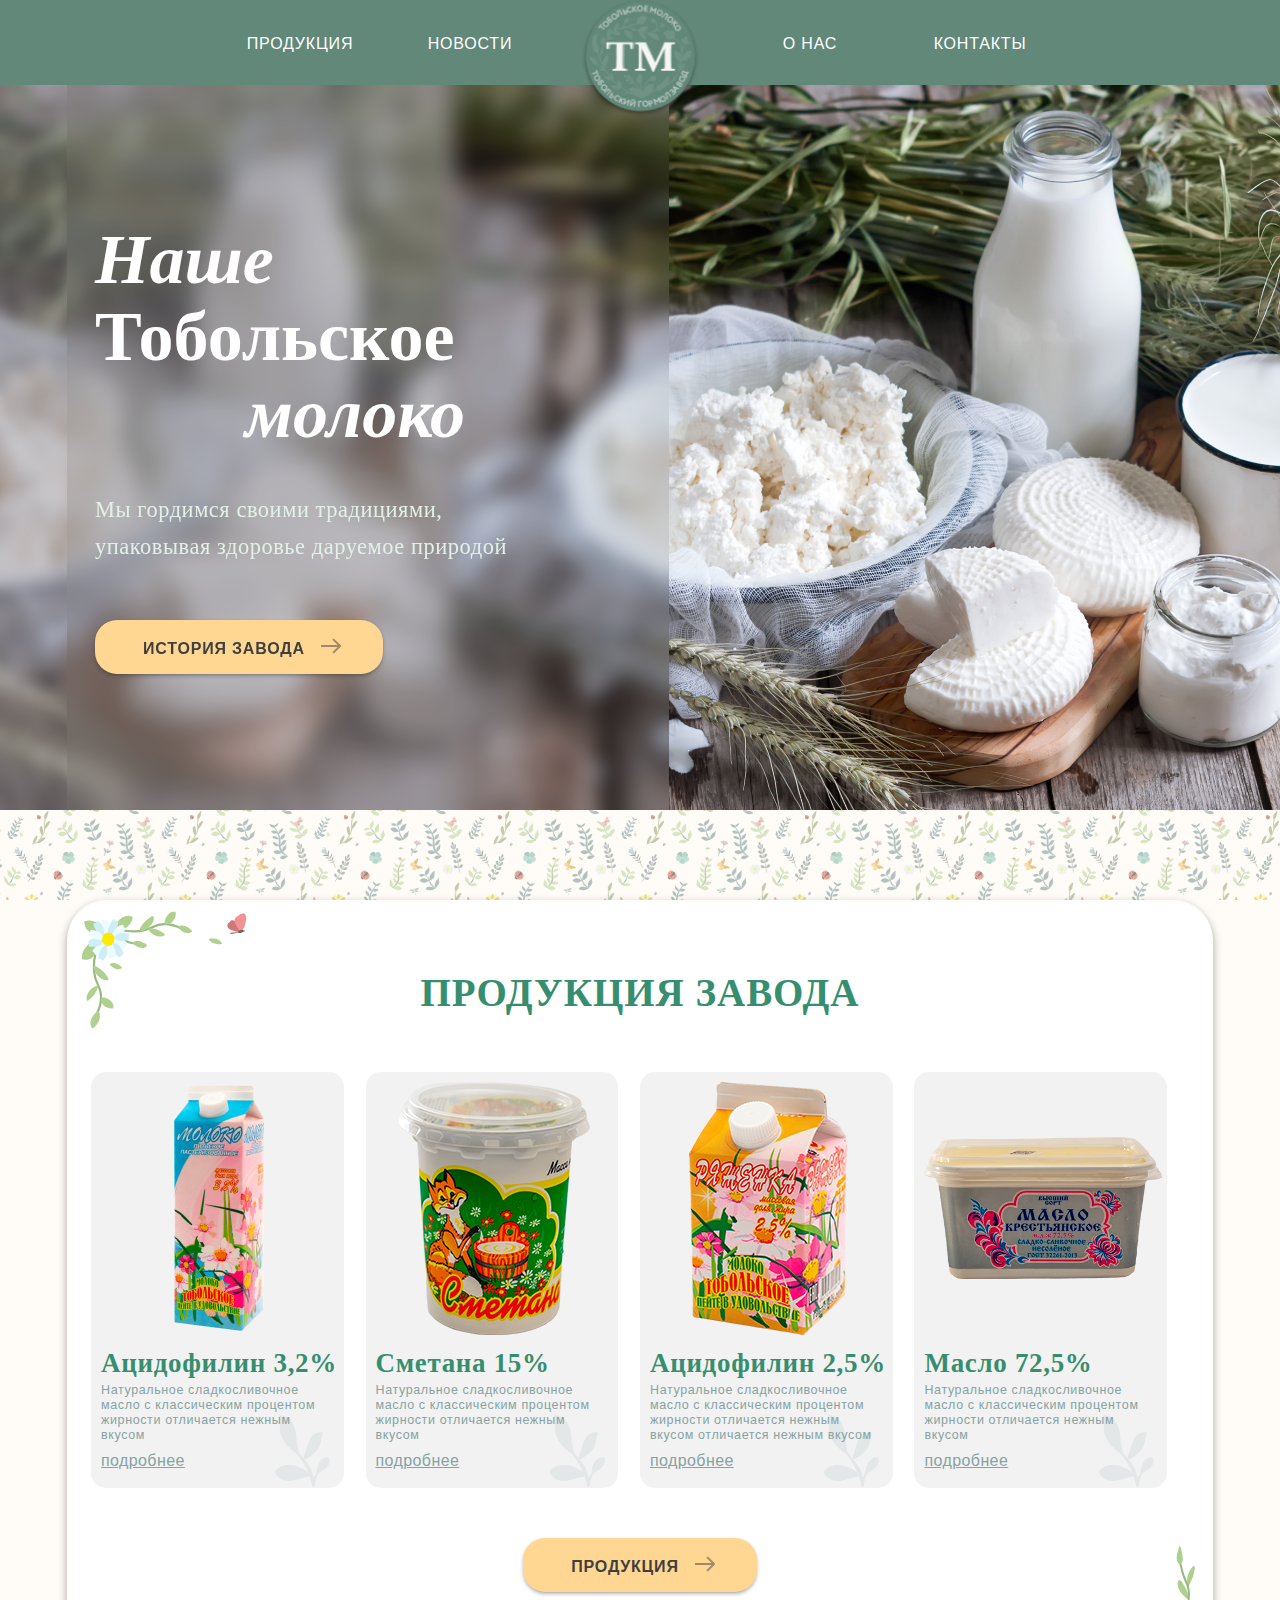
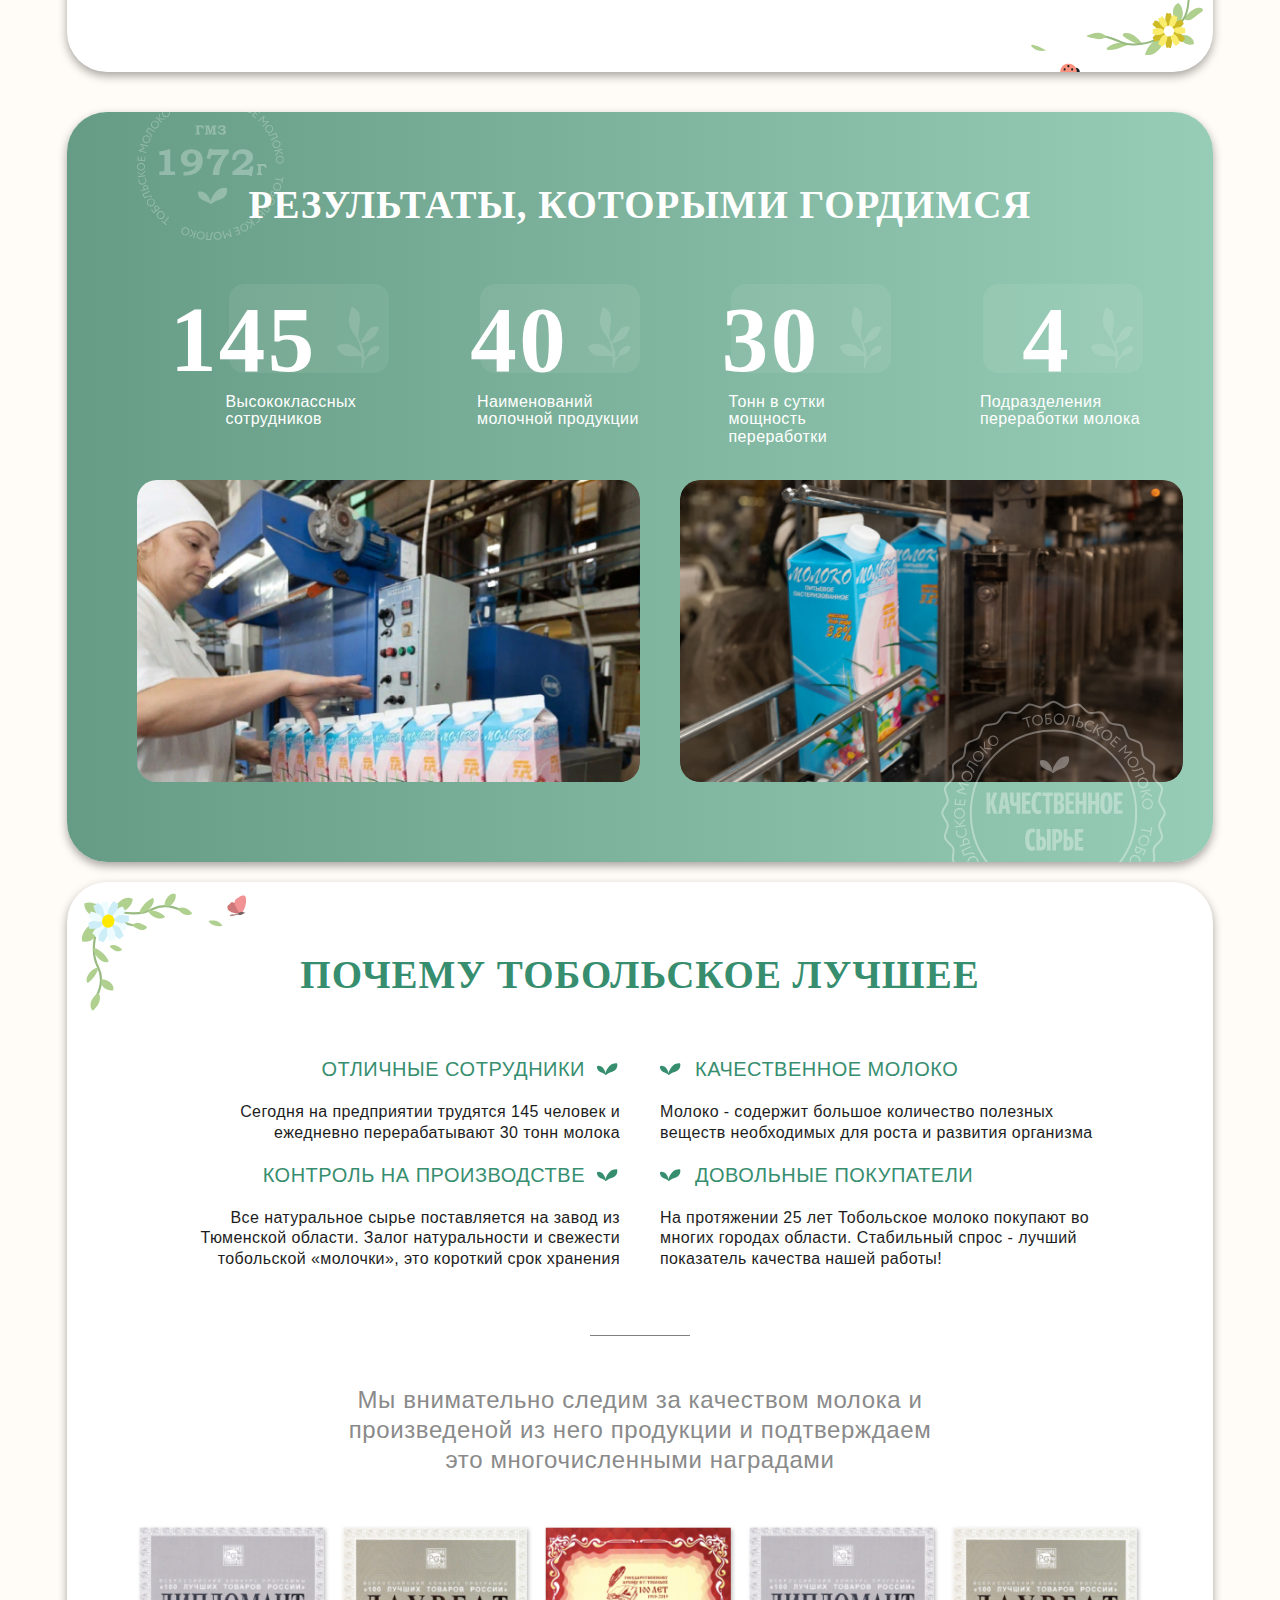
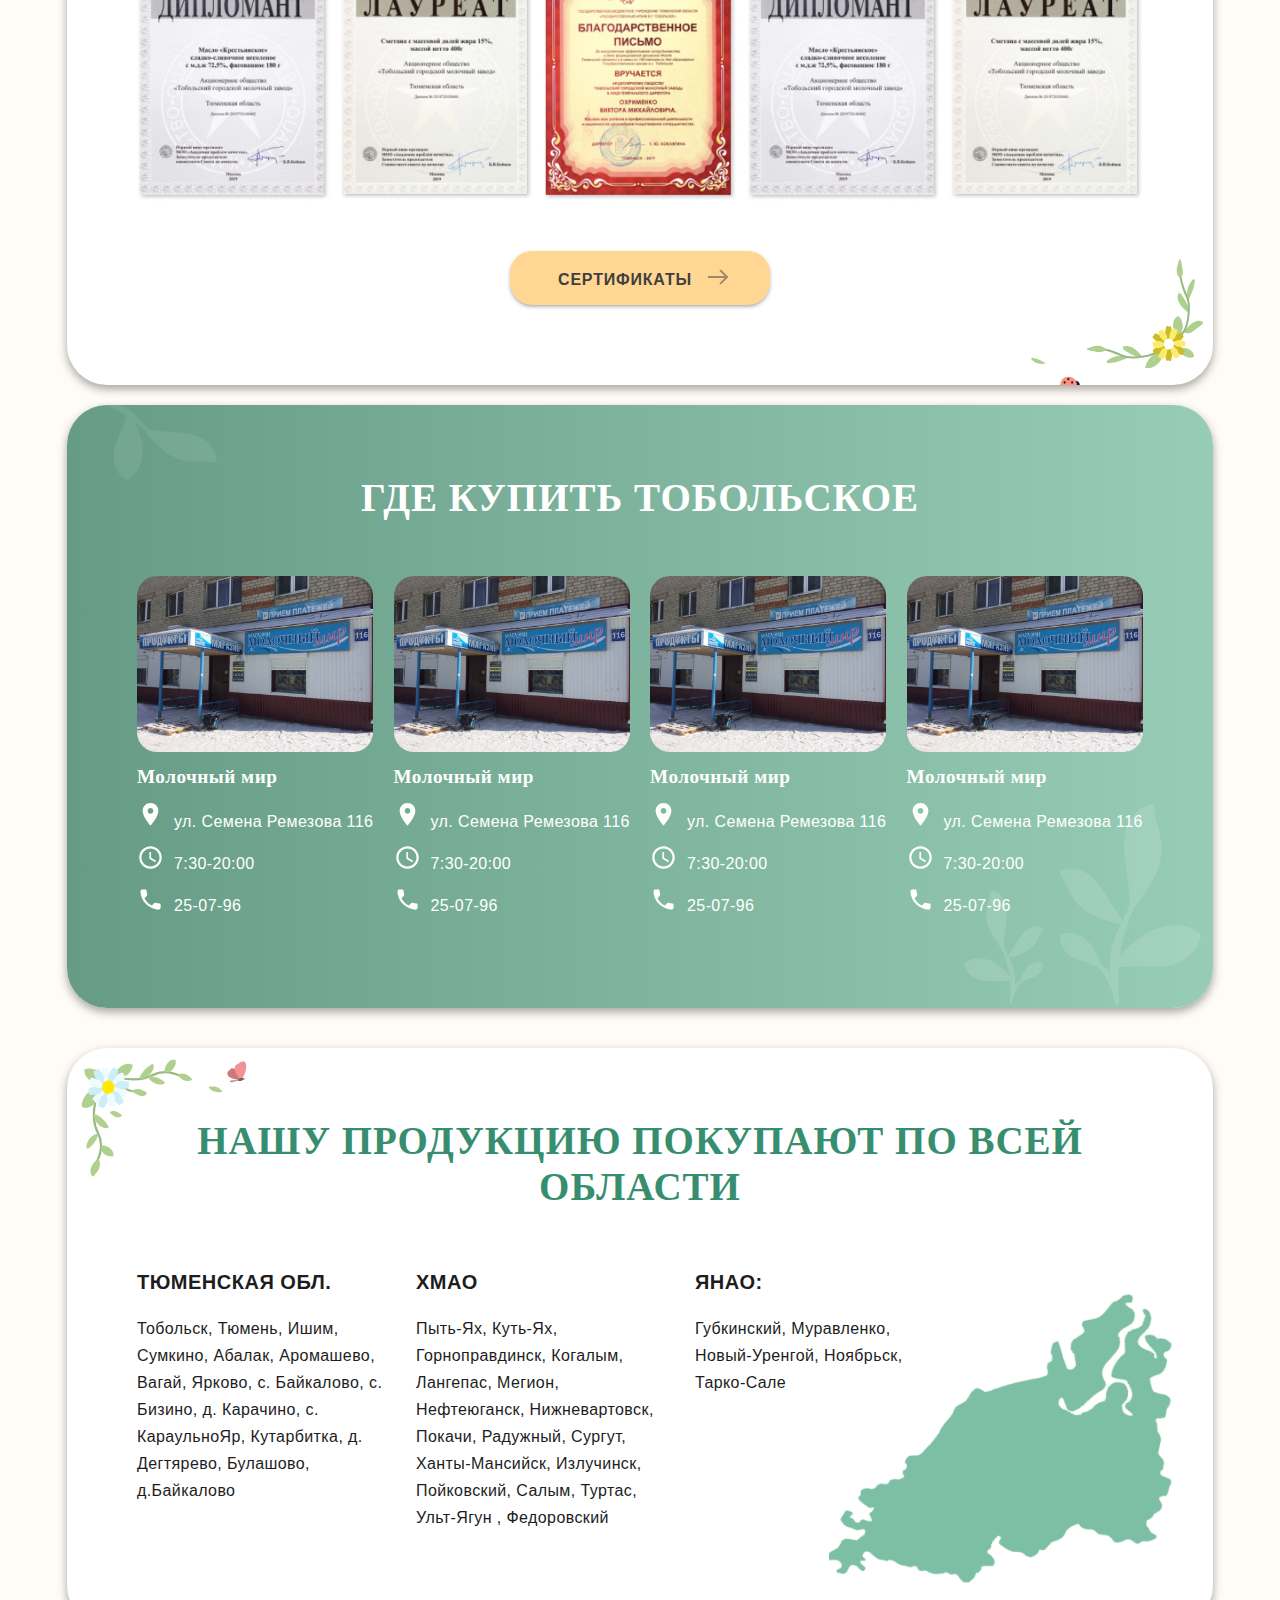
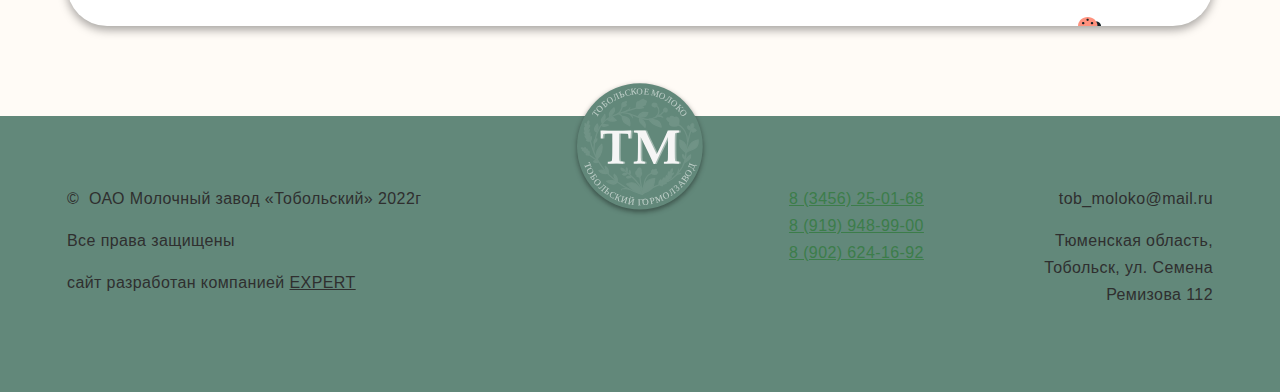
==== index.html @ 55786e94 "1.11.22-1.Правки для сафари. Ссылки подвала, фото преимуществ, отступы для преим, кнопки, цифры" ====
<!DOCTYPE html>
<html lang="en">

<head>
    <meta charset="UTF-8">
    <meta http-equiv="X-UA-Compatible" content="IE=edge">
    <meta name="viewport" content="width=device-width, initial-scale=1.0">
    <title>ГорМолокоЗавод</title>
    <link rel="stylesheet" href="/style/css/reset.css">
    <link rel="stylesheet" href="/style/css/fonts.css">
    <link rel="stylesheet" href="/style/css/swiper-bundle.min.css">
    <link rel="stylesheet" href="/style/css/style.css">
    <script defer src="js/swiper-bundle.min.js"></script>
    <script defer src="js/main.js"></script>
</head>

<body>
    <div class="main-container">
        <header>
            <!-- Верхнее меню -->
            <!-- Фиксация сверху, цвет фона + центрирование по вертикали-->
            <div class="top-header padding-block-header">
                <!-- центрирование по сторонам блока + границы сетки -->
                <div class="top-header-content container-rows">
                    <!-- Лого мобильное-->
                    <div class="top-header-content-logocont mobile-logo">
                        <a href="/index.html" class="top-header-content-logocont-logo"><img src="/img/logo3-wp.png"
                                alt="logo" width="100">
                        </a>
                    </div>

                    <!-- Лого -->
                    <div class="top-header-content-logocont">
                        <a href="/index.html" class="top-header-content-logocont-logo"><img src="/img/logo3-wp.png"
                                alt="logo" width="121">
                        </a>
                    </div>

                    <!-- Заголовок меню -->
                    <div class="top-header-content-title typ-top-header-content-title">
                        <p>Тобольское<br>молоко</p>
                    </div>

                    <!-- Меню -->
                    <div id="mainMenu" class="main-header-menu">
                        <label for="menu" class="main-header-menu-label"></label>
                        <input id="menu" type="checkbox" class="main-header-menu-input">
                        <!-- Меню десктоп под WP-->
                        <nav class="main-header-menu-wrp menu" id="#">
                            <ul class="menu-list">
                                <li class="menu-item">
                                    <a href="/page-products.html">Продукция</a>
                                </li>
                                <li class="menu-item">
                                    <a href="/news.html">Новости</a>
                                </li>
                                <li class="menu-item">
                                    <a href="/index.html">Главная</a>
                                </li>
                                <li class="menu-item">
                                    <a href="/aboutus.html">О нас</a>
                                    <span class="menu-arrow arrow"></span>
                                    <ul class="sub-menu">
                                        <li>
                                            <a href="#">История завода</a>
                                        </li>
                                        <li>
                                            <a href="#">Наши партнеры</a>
                                        </li>
                                        <li>
                                            <a href="#">Политика руководства</a>
                                        </li>
                                    </ul>
                                </li>
                                <li class="menu-item">
                                    <a href="/contacts.html">Контакты</a>
                                </li>
                            </ul>

                        </nav>
                        <!-- Меню END -->
                    </div>
                </div>
            </div>
            <!-- Обложка -->
            <section>

                <!-- цвет фона, высота + падинги сверху-снизу-->
                <div class="cover padding-block-cover swiper slider-cover">
            
                    <!-- Слайдер обложки -->
                    <div class="swiper-wrapper slider-cover-wrapper">
                        <!-- Слайды -->
                        <div class="swiper-slide slide-cover-width">
                            <img class="slider-cover-slide-1" src="/img/slider-cover/foto9.jpg" alt="">
                        </div>
                        <div class="swiper-slide slide-cover-width">
                            <img class="slider-cover-slide-2" src="/img/slider-cover/foto8.jpg" alt="">
                        </div>
                        <div class="swiper-slide slide-cover-width">
                            <img class="slider-cover-slide-3" src="/img/slider-cover/foto7.jpg" alt="">
                        </div>
                        <div class="swiper-slide slide-cover-width">
                            <img class="slider-cover-slide-4" src="/img/slider-cover/foto6.jpg" alt="">
                        </div>
                    </div>
            
                    <!-- Слайдер боковой-->
                    <div class="swiper slider-right v-slider-right">
                        <div class="swiper-wrapper slider-right-wrapper ">
                            <!-- Clide 1 -->
                            <div class="swiper-slide slide-right-width v-slider-right-img">
                                <img class="slider-right-slide-1" src="/img/slider-cover-right/milk-cover-slider-right.png" alt="">
                                <div class="v-slider-right-content">
                                    <div class="v-slider-right-content-row">
                                        <p>Калории</p>
                                        <p>62ккал</p>
                                    </div>
                                    <div class="v-slider-right-content-row">
                                        <p>Протеин</p>
                                        <p>3,2г</p>
                                    </div>
                                    <div class="v-slider-right-content-row">
                                        <p>Витамин D</p>
                                        <p>0,05мкг</p>
                                    </div>
                                    <div class="v-slider-right-content-row">
                                        <p>Кальций</p>
                                        <p>120мг</p>
                                    </div>
                                </div>
                                <div class="v-slider-right-nameproduct">Молоко</div>
                            </div>
                            <!-- Clide 2 -->
                            <div class="swiper-slide slide-right-width">
                                <img class="slider-right-slide-2  v-slider-right-img" src="/img/slider-cover-right/smetana-cover-slider-right.png" alt="">
                                <div class="v-slider-right-content">
                                    <div class="v-slider-right-content-row">
                                        <p>Калории</p>
                                        <p>162ккал</p>
                                    </div>
                                    <div class="v-slider-right-content-row">
                                        <p>Протеин</p>
                                        <p>2,5г</p>
                                    </div>
                                    <div class="v-slider-right-content-row">
                                        <p>Витамин D</p>
                                        <p>0,07мкг</p>
                                    </div>
                                    <div class="v-slider-right-content-row">
                                        <p>Кальций</p>
                                        <p>88мг</p>
                                    </div>
                                </div>
                                <div class="v-slider-right-nameproduct">Сметана</div>
                            </div>
                            <!-- Clide 3 -->
                            <div class="swiper-slide slide-right-width">
                                <img class="slider-right-slide-3  v-slider-right-img" src="/img/slider-cover-right/butter-cover-slider-right.png" alt="">
                                <div class="v-slider-right-content">
                                    <div class="v-slider-right-content-row">
                                        <p>Калории</p>
                                        <p>748ккал</p>
                                    </div>
                                    <div class="v-slider-right-content-row">
                                        <p>Протеин</p>
                                        <p>0,8г</p>
                                    </div>
                                    <div class="v-slider-right-content-row">
                                        <p>Витамин D</p>
                                        <p>1,3мкг</p>
                                    </div>
                                    <div class="v-slider-right-content-row">
                                        <p>Кальций</p>
                                        <p>24мг</p>
                                    </div>
                                </div>
                                <div class="v-slider-right-nameproduct">Масло</div>
                            </div>
            
                        </div>
                        <!-- Cтрелка управления -->
                        <button class="swiper-button-next v-slider-right-btn"></button>
                    </div> 
            
                    <!-- центрирование контента по высоте и ширине + границы сетки-->
                    <div class="cover-cont container-rows">
                        <div class="cover-cont-wrap">
                            <h1 class="h1 cover-cont-wrap-h1"><span>Наше</span><br> Тобольское<br><span>молоко</span>
                            </h1>
                            <p class="text-small cover-cont-wrap-p">Мы гордимся своими традициями,<br>упаковывая
                                здоровье даруемое природой</p>
                            <a href="<?php echo get_permalink(33); ?>" class="btn-cover">История завода</a>
                        </div>
                    </div>
                   
                </div>
            
                <!-- Обложка мобильной до 480 -->
                <div class="cover-mobile">
                    <!-- Обложка моб-->
                    <div class="cover-mobile-slides padding-block-cover swiper slider-cover-mobile">
            
                        <!-- Слайдер обложки мобильной-->
                        <div class="swiper-wrapper slider-cover-mobile-wrapper">
                            <!-- Слайды -->
                            <div class="swiper-slide slide-cover-mobile-width">
                                <img class="slider-cover-mobile-slide-1" src="/img/slider-cover/fotomobile4.jpg" alt="">
                            </div>
                            <div class="swiper-slide slide-cover-mobile-width">
                                <img class="slider-cover-mobile-slide-2" src="/img/slider-cover/fotomobile3.jpg" alt="">
                            </div>
                            <div class="swiper-slide slide-cover-mobile-width">
                                <img class="slider-cover-mobile-slide-3" src="/img/slider-cover/fotomobile2.jpg" alt="">
                            </div>
                            <div class="swiper-slide slide-cover-mobile-width">
                                <img class="slider-cover-mobile-slide-4" src="/img/slider-cover/fotomobile1.jpg" alt="">
                            </div>       
                        </div>
                    </div>
                    <!-- Плашка подаголовка -->
                    <div class="padding-block-text">
                        <div class="greenblock greenblock-cover-mobile container-rows">
                            <div class="cover-mobile-content">
                                <p>Мы гордимся своими традициями, упаковывая здоровье даруемое природой</p>
                            </div>
                        </div>
                    </div>
                </div> 
            
            </section>
        </header>

        <main>
            <!-- 1 блок W -->
            <section>
                <!-- цвет фона + падинги сверху-снизу -->
                <div class="padding-block-text">
                    <!-- стили контента + границы сетки -->
                    <div class="whiteblock whiteblock-products container-rows">
                        <h2>Продукция завода</h2>
                        <!-- колонки флексов -->
                        <div class="products">
                            <!-- ***********************1 ряд -->
                            <div class="products-cols">
                                <!-- 1 -->
                                <div class="products-cols-col">
                                    <div class="products-cols-col-img1">
                                        <img src="/img/milk-1-productcard.png" alt="#">
                                    </div>
                                    <div class="products-cols-col-grey1">
                                        <div class="products-cols-col-grey1-cont">
                                            <p class="text-name-card product-name-card">Ацидофилин 3,2%</p>
                                            <!-- <p class="text-value-card product-value-card">3.2%</p> -->
                                            <p class="text-text-card product-text-card">Натуральное сладкосливочное
                                                масло с классическим процентом жирности отличается нежным вкусом</p>
                                            <a href="/product.html"
                                                class="text-link-card product-link-card">подробнее</a>
                                        </div>
                                    </div>

                                </div>

                                <!-- 1 -->
                                <div class="products-cols-col">

                                    <div class="products-cols-col-img1">
                                        <img src="/img/milk-2-productcard.png" alt="#">
                                    </div>
                                    <div class="products-cols-col-grey1">
                                        <div class="products-cols-col-grey1-cont">
                                            <p class="text-name-card product-name-card">Сметана 15%</p>
                                            <!-- <p class="text-value-card product-value-card">32%</p> -->
                                            <p class="text-text-card product-text-card">Натуральное сладкосливочное
                                                масло с классическим процентом жирности отличается нежным вкусом</p>
                                            <a href="/product.html"
                                                class="text-link-card product-link-card">подробнее</a>
                                        </div>
                                    </div>
                                </div>

                                <!-- 1 -->
                                <div class="products-cols-col">

                                    <div class="products-cols-col-img1">
                                        <img src="/img/milk-3-productcard.png" alt="#">
                                    </div>
                                    <div class="products-cols-col-grey1">
                                        <div class="products-cols-col-grey1-cont">
                                            <p class="text-name-card product-name-card">Ацидофилин 2,5%</p>
                                            <!-- <p class="text-value-card product-value-card">32%</p> -->
                                            <p class="text-text-card product-text-card">Натуральное сладкосливочное
                                                масло с классическим процентом жирности отличается нежным вкусом
                                                отличается нежным вкусом</p>
                                            <a href="/product.html"
                                                class="text-link-card product-link-card">подробнее</a>
                                        </div>
                                    </div>
                                </div>

                                <!-- 1 -->
                                <div class="products-cols-col">

                                    <div class="products-cols-col-img1">
                                        <img src="/img/milk-4-productcard.png" alt="#">
                                    </div>
                                    <div class="products-cols-col-grey1">
                                        <div class="products-cols-col-grey1-cont">
                                            <p class="text-name-card product-name-card">Масло 72,5%</p>
                                            <!-- <p class="text-value-card product-value-card">32%</p> -->
                                            <p class="text-text-card product-text-card">Натуральное сладкосливочное
                                                масло с классическим процентом жирности отличается нежным вкусом</p>
                                            <a href="/product.html"
                                                class="text-link-card product-link-card">подробнее</a>
                                        </div>
                                    </div>
                                </div>

                            </div>

                            <div class="products-btn"><a href="/page.html" class="btn-page">Продукция</a></div>
                        </div>
                    </div>
                </div>
            </section>

            <!-- 2 блок Z -->
            <section>
                <div class="padding-block-text">
                    <div class="greenblock greenblock-progressimg container-rows">
                        <div class="greenblock-progressimg-img1"></div>
                        <div class="greenblock-progressimg-img2"></div>

                        <h2 class="typ-h2-greenblock">Результаты, которыми гордимся</h2>

                        <div class="progress">
                            <div class="progress-numbers">

                                <div class="progress-numbers-item">
                                    <p class="typ-numbers-statistic progress-numbers-item-statistic">145</p>
                                    <div class="progress-numbers-item-bg">
                                        <div class="progress-numbers-item-bg-img"></div>
                                    </div>
                                    <p class="typ-numbers-description progress-numbers-item-description">Высококлассных
                                        сотрудников</p>
                                </div>

                                <div class="progress-numbers-item">
                                    <p class="typ-numbers-statistic progress-numbers-item-statistic">40</p>
                                    <div class="progress-numbers-item-bg">
                                        <div class="progress-numbers-item-bg-img"></div>
                                    </div>
                                    <p class="typ-numbers-description progress-numbers-item-description">Наименований
                                        молочной продукции</p>
                                </div>

                                <div class="progress-numbers-item">
                                    <p class="typ-numbers-statistic progress-numbers-item-statistic">30</p>
                                    <div class="progress-numbers-item-bg">
                                        <div class="progress-numbers-item-bg-img"></div>
                                    </div>
                                    <p class="typ-numbers-description progress-numbers-item-description">Тонн в сутки
                                        мощность переработки</p>
                                </div>

                                <div class="progress-numbers-item">
                                    <p class="typ-numbers-statistic progress-numbers-item-statistic">4</p>
                                    <div class="progress-numbers-item-bg">
                                        <div class="progress-numbers-item-bg-img"></div>
                                    </div>
                                    <p class="typ-numbers-description progress-numbers-item-description">Подразделения
                                        переработки молока</p>
                                </div>

                            </div>

                            <div class="progress-photo">
                                <img class="progress-photo-img" src="/img/rezults1.jpg" alt="">
                                <img class="progress-photo-img" src="/img/rezults2.jpg" alt="">
                            </div>
                        </div>
                    </div>
                </div>
            </section>
            

            <!-- 3 блок W -->
            <section>
                <div class="bpadding-block-text">
                    <div class="whiteblock container-rows">
                        <h2>Почему Тобольское лучшее</h2>
                        <div class="benefits">
                            <!-- Преимущества -->
                            <div class="benefits-cols">
                                <!-- 1 -->
                                <div class="benefits-cols-leftcol">
                                    <div class="benefits-cols-leftcol-row">
                                        <p class="typ-benefits-title benefits-cols-leftcol-row-title">Отличные
                                            сотрудники</p>
                                        <p class="typ-benefits-description">Сегодня на предприятии трудятся 145 человек
                                            и ежедневно перерабатывают 30 тонн молока </p>
                                    </div>
                                    <div class="benefits-cols-leftcol-row">
                                        <p class="typ-benefits-title benefits-cols-leftcol-row-title">Контроль на
                                            производстве</p>
                                        <p class="typ-benefits-description">Все натуральное сырье поставляется на завод
                                            из Тюменской области. Залог натуральности и свежести тобольской «молочки»,
                                            это короткий срок хранения </p>
                                    </div>
                                </div>
                                <!-- 2 -->
                                <div class="benefits-cols-rightcol">
                                    <div class="benefits-cols-rightcol-row">
                                        <p class="typ-benefits-title benefits-cols-rightcol-row-title">Качественное
                                            молоко</p>
                                        <p class="typ-benefits-description">Молоко - содержит большое количество
                                            полезных веществ необходимых для роста и развития организма</p>
                                    </div>
                                    <div class="benefits-cols-rightcol-row">
                                        <p class="typ-benefits-title benefits-cols-rightcol-row-title">Довольные
                                            покупатели</p>
                                        <p class="typ-benefits-description">На протяжении 25 лет Тобольское молоко
                                            покупают во многих городах области. Стабильный спрос - лучший показатель
                                            качества нашей работы!</p>
                                    </div>
                                </div>
                            </div>
                            <!-- Цитата -->
                            <div class="benefits-quote">
                                <p class="typ-benefits-quote">Мы внимательно следим за качеством молока и произведеной
                                    из него продукции и подтверждаем это многочисленными наградами</p>
                            </div>
                            <!-- Сертификаты -->
                            <div class="benefits-docs">
                                <img src="/img/certificate1.jpg" alt="">
                                <img src="/img/certificate2.jpg" alt="">
                                <img src="/img/certificate3.jpg" alt="">
                                <img src="/img/certificate1.jpg" alt="">
                                <img src="/img/certificate2.jpg" alt="">
                            </div>

                            <a href="/page.html" class="btn-page">Сертификаты</a>
                        </div>
                    </div>
                </div>
            </section>

            <!-- 4 блок Z -->
            <section>
                <div class="padding-block-text">
                    <div class="greenblock greenblock-shopsimg container-rows">
                        <div class="greenblock-shopsimg-img1"></div>
                        <div class="greenblock-shopsimg-img2"></div>

                        <h2 class="typ-h2-greenblock">Где купить Тобольское</h2>
                        <div class="shops">
                            <!-- 1 -->
                            <div class="shops-item">
                                <img src="/img/shop1.jpg" alt="">
                                <p class="typ-shops-title">Молочный мир</p>
                                <p class=" typ-shops-information shops-item-information"><span><img
                                            src="/img/location-on.svg" alt=""></span>ул. Семена Ремезова 116</p>
                                <p class=" typ-shops-information shops-item-information"><span><img
                                            src="/img/access-time.svg" alt=""></span>7:30-20:00</p>
                                <p class=" typ-shops-information shops-item-information"><span><img src="/img/phone.svg"
                                            alt=""></span>25-07-96</p>
                            </div>
                            <!-- 2 -->
                            <div class="shops-item">
                                <img src="/img/shop1.jpg" alt="">
                                <p class="typ-shops-title">Молочный мир</p>
                                <p class=" typ-shops-information shops-item-information"><span><img
                                            src="/img/location-on.svg" alt=""></span>ул. Семена Ремезова 116</p>
                                <p class=" typ-shops-information shops-item-information"><span><img
                                            src="/img/access-time.svg" alt=""></span>7:30-20:00</p>
                                <p class=" typ-shops-information shops-item-information"><span><img src="/img/phone.svg"
                                            alt=""></span>25-07-96</p>
                            </div>
                            <!-- 3 -->
                            <div class="shops-item">
                                <img src="/img/shop1.jpg" alt="">
                                <p class="typ-shops-title">Молочный мир</p>
                                <p class=" typ-shops-information shops-item-information"><span><img
                                            src="/img/location-on.svg" alt=""></span>ул. Семена Ремезова 116</p>
                                <p class=" typ-shops-information shops-item-information"><span><img
                                            src="/img/access-time.svg" alt=""></span>7:30-20:00</p>
                                <p class=" typ-shops-information shops-item-information"><span><img src="/img/phone.svg"
                                            alt=""></span>25-07-96</p>
                            </div>
                            <!-- 4 -->
                            <div class="shops-item">
                                <img src="/img/shop1.jpg" alt="">
                                <p class="typ-shops-title">Молочный мир</p>
                                <p class=" typ-shops-information shops-item-information"><span><img
                                            src="/img/location-on.svg" alt=""></span>ул. Семена Ремезова 116</p>
                                <p class=" typ-shops-information shops-item-information"><span><img
                                            src="/img/access-time.svg" alt=""></span>7:30-20:00</p>
                                <p class=" typ-shops-information shops-item-information"><span><img src="/img/phone.svg"
                                            alt=""></span>25-07-96</p>
                            </div>
                        </div>
                    </div>
                </div>
            </section>

            <!-- 5 блок W -->
            <section>
                <div class="padding-block-text">
                    <div class="whiteblock-map container-rows">
                        <h2>Нашу продукцию покупают по всей области</h2>
                        <div class="locations">
                            <div class="locations-areas">
                                <p class="typ-locations-title">Тюменская обл.</p>
                                <p>Тобольск, Тюмень, Ишим, Сумкино, Абалак, Аромашево, Вагай, Ярково, с. Байкалово, с.
                                    Бизино, д. Карачино, с. КараульноЯр, Кутарбитка, д. Дегтярево, Булашово, д.Байкалово
                                </p>
                            </div>
                            <div class="locations-areas">
                                <p class="typ-locations-title">ХМАО</p>
                                <p>Пыть-Ях, Куть-Ях, Горноправдинск, Когалым, Лангепас, Мегион, Нефтеюганск,
                                    Нижневартовск, Покачи, Радужный, Сургут, Ханты-Мансийск, Излучинск, Пойковский,
                                    Салым, Туртас, Ульт-Ягун , Федоровский</p>
                            </div>
                            <div class="locations-areas">
                                <p class="typ-locations-title">ЯНАО:</p>
                                <p>Губкинский, Муравленко, Новый-Уренгой, Ноябрьск, Тарко-Сале</p>
                            </div>
                        </div>
                    </div>
                </div>
            </section>

        </main>

    </div>
               
<div class="clr"></div>
<!-- end class="main-container" -->
</div>
<!-- высота, фон, центрирование содержимого -->
<footer>
    <!-- стили контента и граница сетки -->
    <div class="footer-logocont">
        <a href="/index.html" class="footer-logocont-logo"><img src="/img/logo2-footer.svg" alt="logo" width="140">
        </a>
    </div>
    <div class="footer-cont container-rows">
        <div class="footer-cont-copyright">
            <div class="footer-cont-copyright-text">
                <p class="footer-text">
                    <span>&copy;&nbsp;</span>
                    ОАО Молочный завод «Тобольский» 2022г
                </p>
                <p class="footer-text">Все права защищены</p>
            </div>
            <div class="footer-cont-copyright-dev">
                <p class="footer-text">сайт разработан компанией&nbsp;</p>
                <a href="#" class="footer-cont-copyright-dev-logo">Expert</a>
            </div>
        </div>
        <div class="footer-cont-contacts">
            <div class="footer-cont-contacts-phone">
                <a href="tel:8(3456)250168"class="footer-text-link">8 (3456) 25-01-68</a></br>
                <a href="tel:8(919)9489900"class="footer-text-link">8 (919) 948-99-00</a></br>
                <a href="tel:8(902)6241692"class="footer-text-link">8 (902) 624-16-92</a></br>
                
            </div>
            <div class="footer-cont-contacts-adres">
                <p class="footer-text">tob_moloko@mail.ru</p>
                <p class="footer-text">Тюменская область, Тобольск, ул. Семена Ремизова 112</p>
            </div>
        </div>
    </div>
</footer>
</body>

</html>
---- style/css/fonts.css ----
/* Подключаем шрифты */
/* Заголовочный */

@font-face {
    font-family: 'BookmanOldStyle';
    src: url('../../font/BookmanOldStyle/BookmanOldStyle-BoldItalic.woff') format('woff');
    font-weight: bold;
    font-style: italic;
    font-display: swap;
}

@font-face {
    font-family: 'BookmanOldStyle';
    src: url('../../font/BookmanOldStyle/BookmanOldStyle-Bold.woff') format('woff');
    font-weight: bold;
    font-style: normal;
    font-display: swap;
}

@font-face {
    font-family: 'BookmanOldStyle';
    src: url('../../font/BookmanOldStyle/BookmanOldStyle.woff') format('woff');
    font-weight: 300;
    font-style: normal;
    font-display: swap;
}

@font-face {
    font-family: 'BookmanOldStyle';
    src: url('../../font/BookmanOldStyle/BookmanOldStyle-Italic.woff') format('woff');
    font-weight: 300;
    font-style: italic;
    font-display: swap;
}

/* Основной */

@font-face {
    font-family: 'Circe';
    src: url('../../font/Circe/Circe-Light.eot');
    src: local('../../font/Circe Light'), local('Circe-Light'),
        url('../../font/Circe-Light.eot?#iefix') format('embedded-opentype'),
        url('../../font/Circe-Light.woff2') format('woff2'),
        url('../../font/Circe-Light.woff') format('woff'),
        url('../../font/Circe-Light.ttf') format('truetype');
    font-weight: 300;
    font-style: normal;
}

@font-face {
    font-family: 'Circe Extra';
    src: url('../../font/Circe-ExtraBold.eot');
    src: local('../../font/Circe Extra Bold'), local('Circe-ExtraBold'),
        url('../../font/Circe-ExtraBold.eot?#iefix') format('embedded-opentype'),
        url('../../font/Circe-ExtraBold.woff2') format('woff2'),
        url('../../font/Circe-ExtraBold.woff') format('woff'),
        url('../../font/Circe-ExtraBold.ttf') format('truetype');
    font-weight: 800;
    font-style: normal;
}

@font-face {
    font-family: 'Circe';
    src: url('../../font/Circe-Thin.eot');
    src: local('../../font/Circe Thin'), local('Circe-Thin'),
        url('../../font/Circe-Thin.eot?#iefix') format('embedded-opentype'),
        url('../../font/Circe-Thin.woff2') format('woff2'),
        url('../../font/Circe-Thin.woff') format('woff'),
        url('../../font/Circe-Thin.ttf') format('truetype');
    font-weight: 100;
    font-style: normal;
}

@font-face {
    font-family: 'Circe';
    src: url('../../font/Circe-Regular.eot');
    src: local('../../font/Circe'), local('Circe-Regular'),
        url('../../font/Circe-Regular.eot?#iefix') format('embedded-opentype'),
        url('../../font/Circe-Regular.woff2') format('woff2'),
        url('../../font/Circe-Regular.woff') format('woff'),
        url('../../font/Circe-Regular.ttf') format('truetype');
    font-weight: normal;
    font-style: normal;
}

@font-face {
    font-family: 'Circe';
    src: url('../../font/Circe-Bold.eot');
    src: local('../../font/Circe Bold'), local('Circe-Bold'),
        url('../../font/Circe-Bold.eot?#iefix') format('embedded-opentype'),
        url('../../font/Circe-Bold.woff2') format('woff2'),
        url('../../font/Circe-Bold.woff') format('woff'),
        url('../../font/Circe-Bold.ttf') format('truetype');
    font-weight: bold;
    font-style: normal;
}
---- style/css/style.css ----
@charset "UTF-8";
/* 1_desctop-от 1600 до 1920 */
/* ====== 1 Прижать футер */
/* 1) */
html, body {
  height: 100%; }

/* 2) */
.main-container {
  min-height: 100%; }

/* 3) + цвет фона + центрирование содержимого*/
footer {
  height: 276px;
  margin-top: -276px;
  display: -webkit-box;
  display: -ms-flexbox;
  display: flex;
  -webkit-box-orient: vertical;
  -webkit-box-direction: normal;
      -ms-flex-direction: column;
          flex-direction: column;
  -webkit-box-pack: center;
      -ms-flex-pack: center;
          justify-content: center; }

/* 4) */
.clr {
  height: 276px; }

/* ширина + границы сетки */
.container-rows {
  width: 66.66%;
  margin: 0 auto;
  -webkit-box-sizing: border-box;
          box-sizing: border-box; }

/* 1) для верхнего меню */
.padding-block-header {
  display: -webkit-box;
  display: -ms-flexbox;
  display: flex;
  -webkit-box-orient: vertical;
  -webkit-box-direction: normal;
      -ms-flex-direction: column;
          flex-direction: column;
  -webkit-box-pack: start;
      -ms-flex-pack: start;
          justify-content: flex-start; }

/* 2) для обложки */
/* 3) для изображения*/
.padding-block-img {
  min-height: 200px;
  padding-top: 90px;
  padding-bottom: 90px; }

/* 4) для заголовка и текста*/
.padding-block-text {
  padding-top: 20px;
  padding-bottom: 20px; }

/* 5) для заголовка и изображения*/
.padding-block-textimg {
  min-height: 200px;
  padding-top: 70px;
  padding-bottom: 86px; }

.blockundermenu {
  height: 75px; }

.first-font, h1, h2, h3, .cover-cont-wrap-h1, .cover-cont-wrap-p, .typ-top-header-content-title p, .cover-mobile-content p, .text-name-card, .text-name-news, .typ-numbers-statistic, .typ-shops-title {
  font-family: 'Bookman Old Style', 'Times New Roman', Times, serif; }

.second-font, .v-slider-right-content-row p, .text-basic, .menu-link, .menu-item a,
p, a, .text-text-card, .text-link-card, .text-link-news, .text-text-news, .text-date-news, .typ-numbers-description, .typ-benefits-title, .typ-benefits-quote, .typ-locations-title, .footer-text, .v-slider-right-nameproduct, .btn-cover, .v-slider-right-btn, .btn-page {
  font-family: 'Circe', Arial, Helvetica, sans-serif; }

/********************** h1 */
h1 {
  font-size: 4.375em;
  font-weight: bold;
  font-stretch: normal;
  font-style: normal;
  line-height: 110%;
  color: #1D1D1D; }

h2 {
  font-size: 2.4375em;
  font-stretch: normal;
  font-style: normal;
  line-height: 120%;
  letter-spacing: 0.025em;
  text-transform: uppercase;
  text-align: center;
  color: #378E6f;
  margin-bottom: 55px; }

.typ-h2-greenblock {
  color: #ffffff; }

h3 {
  font-size: 1.7em;
  font-stretch: normal;
  font-style: normal;
  line-height: 120%;
  letter-spacing: 0em;
  color: #378E6f;
  margin-bottom: 27px; }

.h2-page {
  margin-top: -10px;
  margin-bottom: 0.5em; }

.cover-cont-wrap-h1 {
  position: relative;
  text-align: left;
  color: #fff;
  margin-bottom: 40px; }
  .cover-cont-wrap-h1 span {
    font-style: italic; }
    .cover-cont-wrap-h1 span:nth-child(4) {
      padding-left: 150px; }

.cover-cont-wrap-p {
  font-size: 1.4em;
  line-height: 161%;
  color: #E2F0E5;
  margin-bottom: 55px; }

.typ-top-header-content-title p {
  margin-bottom: 0;
  font-style: normal;
  font-weight: 300;
  font-size: 22px;
  line-height: 81.38%;
  text-align: center;
  letter-spacing: 0em;
  color: white; }

.cover-mobile-content p {
  margin-bottom: 5px;
  font-style: italic;
  font-weight: 600;
  font-size: 22px;
  line-height: 140%;
  text-align: center;
  letter-spacing: 0.05em;
  color: white; }

.v-slider-right-content-row p {
  font-size: 1.25em;
  font-style: normal;
  letter-spacing: 0.05em;
  color: white; }

/*************** main text */
.text-basic, .menu-link, .menu-item a,
p {
  font-size: 1em;
  font-weight: normal;
  font-stretch: normal;
  font-style: normal;
  line-height: 169%;
  letter-spacing: 0.025em;
  color: #1D1D1D;
  margin-bottom: 15px; }

a {
  font-size: 1em;
  font-weight: normal;
  font-stretch: normal;
  font-style: normal;
  line-height: 169%;
  letter-spacing: 0.025em;
  color: #3C7D4A; }
  a:hover {
    color: #2b5b36; }

.menu-link {
  font-weight: 300;
  text-decoration: none;
  text-transform: uppercase;
  letter-spacing: 0.05em;
  color: white; }
  .menu-link:hover {
    color: white; }
    .menu-link:hover::after {
      -webkit-transform: translateY(2px) scale(1);
              transform: translateY(2px) scale(1); }
  .menu-link:after {
    content: '';
    position: absolute;
    display: block;
    width: 55%;
    top: 22px;
    height: 1px;
    background: white;
    -webkit-transform: translateY(2px) scale(0);
            transform: translateY(2px) scale(0);
    -webkit-transition: all 0.1s;
    transition: all 0.1s; }

.text-name-card {
  margin-bottom: 6px;
  font-style: normal;
  font-weight: 600;
  font-size: 1.3em;
  line-height: 100%;
  text-align: left;
  letter-spacing: 0.025em;
  color: #378E6f; }

.text-text-card {
  margin-bottom: 6px;
  font-style: normal;
  font-weight: 300;
  font-size: 0.875em;
  line-height: 120%;
  text-align: left;
  letter-spacing: 0.05em;
  color: #86A2A3; }

.text-link-card {
  font-size: 1em;
  font-weight: normal;
  font-stretch: normal;
  font-style: normal;
  line-height: 120%;
  letter-spacing: 0.025em;
  text-transform: lowercase;
  color: #86A2A3; }
  .text-link-card:hover {
    color: #6a8b8c; }

.text-link-news {
  font-size: 1em;
  font-weight: normal;
  font-stretch: normal;
  font-style: normal;
  line-height: 120%;
  letter-spacing: 0.025em;
  text-transform: lowercase;
  color: #86A2A3; }
  .text-link-news:hover {
    color: #6a8b8c; }

.text-name-news {
  margin-bottom: 12px;
  font-style: normal;
  font-weight: 600;
  font-size: 1.3em;
  line-height: 100%;
  text-align: left;
  letter-spacing: 0em;
  color: #378E6f; }

.text-text-news {
  margin-bottom: 6px;
  font-style: normal;
  font-weight: 300;
  font-size: 0.875em;
  line-height: 120%;
  text-align: left;
  letter-spacing: 0.05em;
  color: #86A2A3; }

.text-date-news {
  margin-bottom: 0;
  font-style: normal;
  font-weight: 300;
  font-size: 0.875em;
  line-height: 120%;
  text-align: left;
  letter-spacing: 0.05em;
  color: #86A2A3; }

.typ-numbers-statistic {
  font-size: 5.8125em;
  line-height: 1.2em;
  font-weight: 600;
  color: #ffffff; }

.typ-numbers-description {
  font-size: 1em;
  line-height: 1.1em;
  color: #ffffff; }

.typ-benefits-title {
  font-size: 1.25em;
  text-transform: uppercase;
  color: #378E6f; }

.typ-benefits-description {
  line-height: 1.3em; }

.typ-benefits-quote {
  font-size: 1.5em;
  line-height: 1.25em;
  text-align: center;
  color: #8A8A8A; }

.typ-shops-title {
  font-size: 1.2em;
  font-weight: 600;
  line-height: 1em;
  color: #ffffff;
  margin-bottom: 15px !important; }

.typ-shops-information {
  color: #ffffff; }

.typ-locations-title {
  font-size: 1.25em;
  font-weight: 600;
  text-transform: uppercase; }

.footer-text {
  font-size: 1em;
  font-weight: normal;
  font-stretch: normal;
  font-style: normal;
  line-height: 169%;
  letter-spacing: 0.025em;
  color: #2F2F2F; }

/* Верхнее меню */
/* под WP */
.top-header {
  width: 100%;
  min-height: 85px;
  background-color: #62887A; }
  .top-header-content {
    display: -webkit-box;
    display: -ms-flexbox;
    display: flex;
    -webkit-box-pack: center;
        -ms-flex-pack: center;
            justify-content: center;
    -webkit-box-align: center;
        -ms-flex-align: center;
            align-items: center;
    position: relative; }
    .top-header-content-logocont {
      width: 142px;
      display: -webkit-box;
      display: -ms-flexbox;
      display: flex;
      -webkit-box-pack: center;
          -ms-flex-pack: center;
              justify-content: center;
      position: absolute;
      z-index: 10;
      top: -7px; }

.mobile-logo {
  display: none; }

.top-header-content-title {
  display: none; }

.menu li {
  position: relative; }

.menu-list {
  display: -webkit-box;
  display: -ms-flexbox;
  display: flex;
  list-style: none; }

.menu-list > li:hover .sub-menu {
  display: block; }

.menu-item a {
  min-width: 170px;
  margin-top: 30px;
  margin-bottom: 0;
  display: -webkit-box;
  display: -ms-flexbox;
  display: flex;
  -webkit-box-align: center;
      -ms-flex-align: center;
          align-items: center;
  -webkit-box-pack: center;
      -ms-flex-pack: center;
          justify-content: center;
  position: relative;
  font-weight: 300;
  text-decoration: none;
  text-transform: uppercase;
  letter-spacing: 0.05em;
  color: white; }
  .menu-item a:hover {
    color: white; }
    .menu-item a:hover::after {
      -webkit-transform: translateY(2px) scale(1);
              transform: translateY(2px) scale(1); }
  .menu-item a:after {
    content: '';
    position: absolute;
    display: block;
    width: 55%;
    top: 22px;
    height: 1px;
    background: white;
    -webkit-transform: translateY(2px) scale(0);
            transform: translateY(2px) scale(0);
    -webkit-transition: all 0.1s;
    transition: all 0.1s; }

.sub-menu {
  padding-top: 20px !important;
  display: none;
  position: absolute;
  z-index: 1000;
  top: 42px; }

.sub-menu > li {
  margin: 0 0 0 0;
  padding: 15px 10px 16px 10px;
  background-color: rgba(255, 255, 255, 0.6);
  -webkit-backdrop-filter: blur(3px);
          backdrop-filter: blur(3px); }
  .sub-menu > li:hover {
    background-color: #a8b9b3a3; }

.sub-menu > li > a {
  margin-top: 0;
  color: #235443;
  font-size: 1.2em;
  font-weight: 400;
  text-align: center;
  line-height: 1em;
  text-transform: lowercase; }
  .sub-menu > li > a:hover {
    color: #235443; }
  .sub-menu > li > a:after {
    content: none; }

label,
#menu {
  display: none; }

body {
  background-color: #FFFBF6;
  background-image: url(/img/bg-fon.svg);
  background-attachment: fixed;
  background-size: 12%; }

main {
  padding-top: 70px;
  padding-bottom: 70px; }

.whiteblock {
  padding: 70px 70px 80px 70px;
  background-color: white;
  background-image: url(/img/block-white-img-1.svg), url(/img/block-white-img-2.svg);
  background-position: 10px 10px, 99% 100%;
  background-repeat: no-repeat;
  background-size: 15%, 15%;
  border-radius: 40px;
  -webkit-box-shadow: 0px 4px 10px rgba(0, 0, 0, 0.35);
          box-shadow: 0px 4px 10px rgba(0, 0, 0, 0.35); }

.whiteblock-products {
  padding-left: 24px;
  padding-right: 24px; }

.whiteblock-map {
  padding: 70px 70px 80px 70px;
  background-color: white;
  background-image: url(/img/block-white-img-1.svg), url(/img/img-map.png), url(/img/beetle.svg);
  background-position: 10px 10px, 95% 85%, 90% 100%;
  background-repeat: no-repeat;
  background-size: 15%, 30%, 2%;
  border-radius: 40px;
  -webkit-box-shadow: 0px 4px 10px rgba(0, 0, 0, 0.35);
          box-shadow: 0px 4px 10px rgba(0, 0, 0, 0.35); }

.greenblock {
  padding: 70px 70px 80px 70px;
  background: -webkit-gradient(linear, left top, right top, from(#669C85), to(#97CDB6));
  background: linear-gradient(90deg, #669C85 0%, #97CDB6 100%);
  border-radius: 40px;
  -webkit-box-shadow: 0px 4px 10px rgba(0, 0, 0, 0.35);
          box-shadow: 0px 4px 10px rgba(0, 0, 0, 0.35); }

/* 1-Обложка */
.cover-mobile {
  display: none; }

.cover {
  height: 725px;
  position: relative;
  background-color: #62887A;
  background-image: url(/img/slider-cover/foto9.jpg); }
  .cover-cont {
    height: 725px; }
    .cover-cont-wrap {
      width: 33.5%;
      height: 100%;
      padding-left: 28px;
      padding-right: 20px;
      position: absolute;
      z-index: 2;
      display: -webkit-box;
      display: -ms-flexbox;
      display: flex;
      -webkit-box-orient: vertical;
      -webkit-box-direction: normal;
          -ms-flex-direction: column;
              flex-direction: column;
      -webkit-box-pack: center;
          -ms-flex-pack: center;
              justify-content: center;
      -webkit-box-align: start;
          -ms-flex-align: start;
              align-items: flex-start;
      background-color: rgba(118, 118, 118, 0.13);
      -webkit-backdrop-filter: blur(10px);
              backdrop-filter: blur(10px); }

.v-slider-right {
  width: 320px;
  height: 100%;
  padding-top: 44px;
  display: -webkit-box;
  display: -ms-flexbox;
  display: flex;
  -webkit-box-orient: vertical;
  -webkit-box-direction: normal;
      -ms-flex-direction: column;
          flex-direction: column;
  -webkit-box-align: center;
      -ms-flex-align: center;
          align-items: center;
  -webkit-box-pack: justify;
      -ms-flex-pack: justify;
          justify-content: space-between;
  background-color: rgba(118, 118, 118, 0.13);
  -webkit-backdrop-filter: blur(10px);
          backdrop-filter: blur(10px); }
  .v-slider-right-content {
    width: 100%;
    margin-bottom: 40px;
    display: -webkit-box;
    display: -ms-flexbox;
    display: flex;
    -webkit-box-orient: vertical;
    -webkit-box-direction: normal;
        -ms-flex-direction: column;
            flex-direction: column;
    -webkit-box-align: center;
        -ms-flex-align: center;
            align-items: center; }
    .v-slider-right-content-row {
      display: -webkit-box;
      display: -ms-flexbox;
      display: flex;
      width: 80%; }
      .v-slider-right-content-row p:nth-child(1) {
        width: 50%; }
      .v-slider-right-content-row p:nth-child(2) {
        width: 50%;
        text-align: right; }
  .v-slider-right-nameproduct {
    padding-top: 20px;
    font-size: 1.4em;
    line-height: 161%;
    text-align: center;
    text-transform: uppercase;
    color: white;
    background-color: #62887A; }
  .v-slider-right-btn {
    width: 100%;
    height: 55px;
    display: block;
    background-color: #62887A;
    border: none; }

.slider-right {
  position: absolute;
  right: 0;
  z-index: 10; }

.slide-right-width {
  min-width: 0; }

.slider-right-size, .slider-right-slide-1, .slider-right-slide-2, .slider-right-slide-3 {
  height: 325px;
  margin: 0 auto 16px auto;
  -o-object-fit: cover;
     object-fit: cover; }

.slider-cover-wrapper {
  position: absolute;
  z-index: 1; }

.slide-cover-width {
  min-width: 0; }

.slider-cover-slide-size, .slider-cover-slide-1, .slider-cover-slide-2, .slider-cover-slide-3, .slider-cover-slide-4 {
  height: 725px;
  -o-object-fit: cover;
     object-fit: cover; }

.slider-cover-mobile-wrapper {
  position: absolute;
  z-index: 1; }

.slide-cover-mobile-width {
  min-width: 0; }

.slider-cover-mobile-slide-size, .slider-cover-mobile-slide-1, .slider-cover-mobile-slide-2, .slider-cover-mobile-slide-3, .slider-cover-mobile-slide-4 {
  height: 514px;
  -o-object-fit: cover;
     object-fit: cover; }

/* 1 блок */
.products {
  display: -webkit-box;
  display: -ms-flexbox;
  display: flex;
  -webkit-box-orient: vertical;
  -webkit-box-direction: normal;
      -ms-flex-direction: column;
          flex-direction: column;
  -webkit-box-align: center;
      -ms-flex-align: center;
          align-items: center; }
  .products-cols {
    width: 100%;
    display: -webkit-box;
    display: -ms-flexbox;
    display: flex;
    -ms-flex-wrap: wrap;
        flex-wrap: wrap;
    row-gap: 20px;
    -webkit-column-gap: 2%;
            column-gap: 2%;
    margin-bottom: 50px; }
    .products-cols-col {
      width: 23%;
      min-height: 288px;
      padding: 10px 5px 15px 10px;
      -webkit-box-sizing: border-box;
              box-sizing: border-box;
      display: -webkit-box;
      display: -ms-flexbox;
      display: flex;
      -webkit-box-orient: vertical;
      -webkit-box-direction: normal;
          -ms-flex-direction: column;
              flex-direction: column;
      -webkit-box-pack: end;
          -ms-flex-pack: end;
              justify-content: flex-end;
      background-color: #f2f2f2;
      border-radius: 15px;
      background-color: #f2f2f2;
      background-image: url(/img/product-card-img.svg);
      background-position: right 103%;
      background-repeat: no-repeat;
      background-size: 35%; }
      .products-cols-col-img1 {
        width: 100%;
        height: 100%;
        margin-bottom: 15px;
        -o-object-fit: contain;
           object-fit: contain;
        display: -webkit-box;
        display: -ms-flexbox;
        display: flex;
        -webkit-box-pack: center;
            -ms-flex-pack: center;
                justify-content: center;
        -webkit-box-align: center;
            -ms-flex-align: center;
                align-items: center;
        bottom: 0px;
        left: 0; }
      .products-cols-col-grey1-cont {
        width: 100%; }

/* 2 блок */
.greenblock-progressimg {
  position: relative; }
  .greenblock-progressimg-img1 {
    width: 147px;
    height: 147px;
    position: absolute;
    top: -19px;
    background-image: url(/img/2block-img1.svg);
    background-position: 0% 0%;
    background-repeat: no-repeat;
    background-size: 100%; }
  .greenblock-progressimg-img2 {
    width: 230px;
    height: 165px;
    position: absolute;
    bottom: 0;
    right: 45px;
    background-image: url(/img/2block-img2.svg);
    background-position: 100% 100%;
    background-repeat: no-repeat;
    background-size: 100%; }

.progress-numbers {
  margin-bottom: 20px;
  display: -webkit-box;
  display: -ms-flexbox;
  display: flex;
  -webkit-box-pack: justify;
      -ms-flex-pack: justify;
          justify-content: space-between; }
  .progress-numbers-item {
    width: 25%;
    position: relative;
    display: -webkit-box;
    display: -ms-flexbox;
    display: flex;
    -webkit-box-orient: vertical;
    -webkit-box-direction: normal;
        -ms-flex-direction: column;
            flex-direction: column;
    -webkit-box-align: end;
        -ms-flex-align: end;
            align-items: flex-end; }
    .progress-numbers-item-bg {
      width: 160px;
      height: 89px;
      margin-bottom: 20px;
      position: relative;
      background: rgba(255, 255, 255, 0.07);
      border-radius: 15.2427px; }
      .progress-numbers-item-bg-img {
        width: 160px;
        height: 89px;
        position: absolute;
        background-image: url(/img/statistic-img.svg);
        background-position: 100% 100%;
        background-repeat: no-repeat;
        background-size: 33%; }
    .progress-numbers-item-statistic {
      position: absolute;
      right: 72px; }
    .progress-numbers-item-description {
      width: 163px; }
.progress-photo {
  display: -webkit-box;
  display: -ms-flexbox;
  display: flex;
  gap: 40px;
  -ms-flex-pack: distribute;
      justify-content: space-around; }
  .progress-photo-img {
    width: 50%;
    border-radius: 20px; }

/* 3 блок */
.benefits {
  display: -webkit-box;
  display: -ms-flexbox;
  display: flex;
  -webkit-box-orient: vertical;
  -webkit-box-direction: normal;
      -ms-flex-direction: column;
          flex-direction: column;
  -webkit-box-align: center;
      -ms-flex-align: center;
          align-items: center; }
  .benefits-cols {
    margin-bottom: 100px;
    display: -webkit-box;
    display: -ms-flexbox;
    display: flex;
    -webkit-column-gap: 40px;
            column-gap: 40px;
    -webkit-box-pack: center;
        -ms-flex-pack: center;
            justify-content: center; }
    .benefits-cols-leftcol {
      width: 44%; }
      .benefits-cols-leftcol p {
        text-align: right; }
      .benefits-cols-leftcol-row-title:after {
        content: url(/img/leaves-title.svg);
        margin-left: 12px; }
    .benefits-cols-rightcol {
      width: 44%; }
      .benefits-cols-rightcol-row-title:before {
        content: url(/img/leaves-title.svg);
        margin-right: 12px; }
  .benefits-quote {
    margin-bottom: 35px;
    display: -webkit-box;
    display: -ms-flexbox;
    display: flex;
    -webkit-box-pack: center;
        -ms-flex-pack: center;
            justify-content: center;
    position: relative; }
    .benefits-quote p {
      width: 60%;
      display: block; }
    .benefits-quote:after {
      content: "";
      height: 1px;
      width: 100px;
      position: absolute;
      top: -50px;
      background-color: grey; }
  .benefits-docs {
    width: 100%;
    margin-bottom: 50px;
    display: -webkit-box;
    display: -ms-flexbox;
    display: flex;
    -webkit-column-gap: 1%;
            column-gap: 1%; }
    .benefits-docs img {
      max-width: 19.2%;
      height: auto;
      -o-object-fit: contain;
         object-fit: contain; }

/* 4 блок */
.greenblock-shopsimg {
  position: relative; }
  .greenblock-shopsimg-img1 {
    width: 147px;
    height: 147px;
    position: absolute;
    top: -13px;
    left: -2px;
    background-image: url(/img/shopblock-img1.svg);
    background-position: 0% 0%;
    background-repeat: no-repeat;
    background-size: 100%;
    rotate: 21deg; }
  .greenblock-shopsimg-img2 {
    width: 288.89px;
    height: 247.83px;
    position: absolute;
    bottom: 0;
    right: 10px;
    background-image: url(/img/shopblock-img2.svg);
    background-position: 100% 100%;
    background-repeat: no-repeat;
    background-size: 83%; }

.shops {
  display: -webkit-box;
  display: -ms-flexbox;
  display: flex;
  -webkit-column-gap: 2%;
          column-gap: 2%; }
  .shops-item {
    width: 25%; }
    .shops-item img {
      border-radius: 20px;
      margin-bottom: 15px; }
    .shops-item p {
      margin-bottom: 0px; }
    .shops-item-information span img {
      margin-right: 10px;
      display: inline;
      vertical-align: middle; }

/* 5 блок */
.locations {
  width: 80%;
  display: -webkit-box;
  display: -ms-flexbox;
  display: flex;
  -webkit-column-gap: 4%;
          column-gap: 4%; }
  .locations-areas {
    width: 33%; }

.product-cont {
  display: -webkit-box;
  display: -ms-flexbox;
  display: flex;
  gap: 20px;
  -webkit-box-orient: horizontal;
  -webkit-box-direction: normal;
      -ms-flex-direction: row;
          flex-direction: row;
  -webkit-box-align: start;
      -ms-flex-align: start;
          align-items: flex-start;
  -webkit-box-pack: justify;
      -ms-flex-pack: justify;
          justify-content: space-between; }
  .product-cont-text {
    width: 50%; }
    .product-cont-text-h2 {
      margin-bottom: 30px;
      text-align: left; }
    .product-cont-text-cols {
      display: -webkit-box;
      display: -ms-flexbox;
      display: flex;
      gap: 10px;
      -webkit-box-orient: vertical;
      -webkit-box-direction: normal;
          -ms-flex-direction: column;
              flex-direction: column; }
      .product-cont-text-cols-col {
        width: 100%;
        display: -webkit-box;
        display: -ms-flexbox;
        display: flex; }
        .product-cont-text-cols-col p {
          display: block;
          font-size: 1.125em;
          line-height: 100%; }
          .product-cont-text-cols-col p:nth-child(1) {
            width: 32%;
            font-weight: bold; }
          .product-cont-text-cols-col p:nth-child(2) {
            width: 68%; }

.slider-product {
  width: 50%;
  height: 500px;
  position: relative; }

.slider-product-width {
  min-width: 0;
  height: 450px;
  display: -webkit-box;
  display: -ms-flexbox;
  display: flex;
  -webkit-box-pack: center;
      -ms-flex-pack: center;
          justify-content: center; }

.slider-product-width img {
  -o-object-fit: cover;
     object-fit: cover; }

.btn-left-slider-product {
  width: 42px;
  height: 42px;
  margin-left: 30px;
  top: 42%;
  background-color: #D9D9D9;
  border: none;
  border-radius: 50%; }
  .btn-left-slider-product::after {
    content: url(/img/arrow-left.svg);
    position: absolute;
    top: -8px;
    left: 11px; }

.btn-right-slider-product {
  width: 42px;
  height: 42px;
  margin-right: 30px;
  top: 42%;
  background-color: #D9D9D9;
  border: none;
  border-radius: 50%; }
  .btn-right-slider-product::after {
    content: url(/img/arrow-right.svg);
    position: absolute;
    top: -8px;
    right: 11px; }

.btn-left-slider-768 {
  display: none; }

.btn-right-slider-768 {
  display: none; }

.product-swiper-pagination {
  bottom: -6px; }

.swiper-pagination-bullet {
  width: 10px;
  height: 10px;
  margin: 2px;
  display: inline-block;
  background-color: grey;
  border-radius: 50%; }
  .swiper-pagination-bullet-active {
    width: 12px;
    height: 12px;
    margin: 2px;
    display: inline-block;
    border-radius: 50%;
    background-color: #878787; }

.v-swiper-slide {
  background-size: cover;
  background-position: center; }

.v-slider-proc-main {
  width: 100%;
  height: auto; }

.big-wrapper {
  height: 50vh; }

.v-slider-proc-mini {
  width: 80%;
  height: 100px;
  -webkit-box-sizing: border-box;
          box-sizing: border-box;
  padding: 10px 0; }

.v-slider-proc-mini .v-swiper-slide {
  width: 25%;
  height: 100%;
  opacity: 0.4; }

.v-slider-proc-mini .swiper-slide-thumb-active {
  opacity: 1; }

.v-swiper-slide img {
  display: block;
  width: 100%;
  height: 100%;
  -o-object-fit: cover;
     object-fit: cover;
  border-radius: 20px; }

.wiki-cont-text {
  display: -webkit-box;
  display: -ms-flexbox;
  display: flex;
  gap: 20px; }
  .wiki-cont-text p {
    width: 50%;
    display: block; }

.news-cols {
  width: 100%;
  row-gap: 4%;
  -webkit-column-gap: 2%;
          column-gap: 2%;
  display: -webkit-box;
  display: -ms-flexbox;
  display: flex;
  -webkit-box-orient: horizontal;
  -webkit-box-direction: normal;
      -ms-flex-direction: row;
          flex-direction: row;
  -ms-flex-wrap: wrap;
      flex-wrap: wrap; }
  .news-cols-col {
    width: 49%;
    margin-bottom: 15px;
    -webkit-box-sizing: border-box;
            box-sizing: border-box;
    display: -webkit-box;
    display: -ms-flexbox;
    display: flex;
    -webkit-box-orient: horizontal;
    -webkit-box-direction: normal;
        -ms-flex-direction: row;
            flex-direction: row;
    background-color: #f2f2f2;
    border-radius: 15px;
    background-color: #f2f2f2;
    background-image: url(/img/product-card-img.svg);
    background-position: right 113%;
    background-repeat: no-repeat;
    background-size: 20%; }
    .news-cols-col-img {
      width: 35%; }
      .news-cols-col-img img {
        display: block;
        width: 100%;
        height: 100%;
        -o-object-fit: cover;
           object-fit: cover;
        border-top-left-radius: 20px;
        border-top-right-radius: 0px;
        border-bottom-right-radius: 0px;
        border-bottom-left-radius: 20px; }
    .news-cols-col-grey1 {
      width: 65%;
      padding: 10px 5px 15px 10px; }
      .news-cols-col-grey1-footer {
        margin-top: 10px;
        display: -webkit-box;
        display: -ms-flexbox;
        display: flex;
        -webkit-box-pack: justify;
            -ms-flex-pack: justify;
                justify-content: space-between; }
.news-link-card {
  margin-right: 10px; }

footer {
  display: -webkit-box;
  display: -ms-flexbox;
  display: flex;
  -webkit-box-align: center;
      -ms-flex-align: center;
          align-items: center;
  position: relative;
  background-color: #62887A; }

.footer-logocont {
  position: absolute;
  top: -43px; }

.footer-cont {
  display: -webkit-box;
  display: -ms-flexbox;
  display: flex;
  -webkit-box-pack: justify;
      -ms-flex-pack: justify;
          justify-content: space-between; }
  .footer-cont-copyright {
    position: relative; }
    .footer-cont-copyright-dev {
      display: -webkit-box;
      display: -ms-flexbox;
      display: flex; }
      .footer-cont-copyright-dev-logo {
        text-transform: uppercase;
        color: #2F2F2F; }
  .footer-cont-contacts {
    width: 37%;
    display: -webkit-box;
    display: -ms-flexbox;
    display: flex; }
    .footer-cont-contacts-phone {
      width: 50%; }
    .footer-cont-contacts-adres {
      width: 50%;
      text-align: right; }

.btn-cover {
  font-size: 1em;
  font-weight: 600;
  line-height: 100%;
  letter-spacing: 0.05em;
  text-transform: uppercase;
  text-decoration: none;
  color: #3F3F3F;
  position: relative;
  padding: 21px 78px 17px 48px;
  background-color: #FFD793;
  border: none;
  border-radius: 22px;
  -webkit-box-shadow: 0 2px 4px -1px rgba(34, 34, 34, 0.49);
          box-shadow: 0 2px 4px -1px rgba(34, 34, 34, 0.49); }
  .btn-cover:hover {
    background-color: #ffe0ad;
    color: #3F3F3F; }
    .btn-cover:hover::after {
      opacity: 1; }
  .btn-cover:active {
    background-color: #ffd184; }
  .btn-cover::after {
    content: url(/img/arrow-btn-right.svg);
    position: absolute;
    top: 18px;
    right: 42px;
    color: #3F3F3F;
    opacity: 0.5; }

.v-slider-right-btn {
  font-size: 1.25em;
  font-style: normal;
  letter-spacing: 0.05em;
  text-transform: uppercase;
  color: white;
  position: relative;
  top: 0;
  right: 0;
  cursor: pointer; }
  .v-slider-right-btn:hover::after {
    opacity: 1; }
  .v-slider-right-btn::after {
    content: url(/img/arrow-slider-btn-right.svg);
    position: absolute;
    top: -15px;
    right: 40%;
    opacity: 0.4; }

.btn-page {
  font-size: 1em;
  font-weight: 600;
  line-height: 100%;
  letter-spacing: 0.05em;
  text-transform: uppercase;
  text-decoration: none;
  color: #3F3F3F;
  position: relative;
  padding: 21px 78px 17px 48px;
  background-color: #FFD793;
  border: none;
  border-radius: 22px;
  -webkit-box-shadow: 0 2px 4px -1px rgba(34, 34, 34, 0.49);
          box-shadow: 0 2px 4px -1px rgba(34, 34, 34, 0.49);
  display: block; }
  .btn-page:hover {
    color: #3F3F3F;
    background-color: #ffe0ad; }
    .btn-page:hover::after {
      opacity: 1; }
  .btn-page:active {
    background-color: #ffce7a; }
  .btn-page::after {
    content: url(/img/arrow-btn-right.svg);
    position: absolute;
    top: 18px;
    right: 42px;
    color: #3F3F3F;
    opacity: 0.5; }

/* 2_desctop-от 1280 до 1600 */
@media (max-width: 1600px) {
  .container-rows {
    width: 80%; } }
@media (max-width: 1600px) {
  .cover-cont-wrap {
    width: 40%; } }
/* 3_desctop-от 1024 до 1280 */
@media (max-width: 1280px) {
  .container-rows {
    width: 89.53%; } }
@media (max-width: 1280px) {
  .text-name-card {
    font-size: 1.6875em; }

  .text-value-card {
    font-size: 1.4687em; }

  .text-text-card {
    font-size: 0.7812em; } }
@media (max-width: 1280px) {
  .slider-right {
    display: none; }

  .cover-cont-wrap {
    width: 47%; }

  .blockwhite-cont {
    padding: 70px 20px 80px 20px; } }
/* 4_tablet-от 768 до 1024 */
@media (max-width: 1024px) {
  footer {
    height: 230px;
    margin-top: -230px;
    padding-top: 25px; }

  .clr {
    height: 230px; }

  .container-rows {
    width: 93.94%; } }
@media (max-width: 1024px) {
  h2 {
    font-size: 2em;
    margin-bottom: 38px; }

  .text-name-card {
    font-size: 1.875em; }

  .text-value-card {
    font-size: 1.625em; }

  .text-text-card {
    font-size: 0.875em; } }
@media (max-width: 1024px) {
  body {
    background-size: 20%; }

  .cover-slider {
    display: none; }

  .blockwhite-cont-cols-col {
    width: 48%; }

  .products-cols {
    -webkit-box-pack: space-evenly;
        -ms-flex-pack: space-evenly;
            justify-content: space-evenly; }
    .products-cols-col {
      width: 33%; }

  .progress-numbers {
    -webkit-box-pack: end;
        -ms-flex-pack: end;
            justify-content: flex-end;
    -ms-flex-wrap: wrap;
        flex-wrap: wrap; }
    .progress-numbers-item {
      width: 24%; }

  .locations {
    width: 92%; }

  .shops {
    -ms-flex-wrap: wrap;
        flex-wrap: wrap; }
    .shops-item {
      width: 49%; } }
/* 5_tablet-от 480 до 768*/
@media (max-width: 768px) {
  footer {
    height: 305px;
    margin-top: -305px;
    padding-top: 35px; }

  .clr {
    height: 305px; }

  .container-rows {
    width: 92.7%; }

  .padding-block-header {
    -webkit-box-pack: center;
        -ms-flex-pack: center;
            justify-content: center; } }
@media (max-width: 768px) {
  .menu-link {
    font-weight: bold;
    color: #242424; }

  .cover-cont-wrap-p {
    text-align: center; } }
@media (max-width: 768px) {
  .top-header {
    min-height: 60px; }
    .top-header-content {
      min-height: 60px;
      -webkit-box-pack: justify;
          -ms-flex-pack: justify;
              justify-content: space-between; }
      .top-header-content-logocont {
        display: none; }

  .mobile-logo {
    display: block; }

  .top-header-content-title {
    display: block;
    margin: 0 auto;
    padding-left: 34px; }

  .menu-list {
    width: 100%;
    z-index: 9;
    visibility: hidden;
    -webkit-box-orient: vertical;
    -webkit-box-direction: normal;
        -ms-flex-direction: column;
            flex-direction: column;
    position: absolute;
    right: 0px;
    top: 60px;
    background-color: #f8f9f9; }

  .menu-item {
    display: -webkit-box;
    display: -ms-flexbox;
    display: flex;
    -webkit-box-orient: vertical;
    -webkit-box-direction: normal;
        -ms-flex-direction: column;
            flex-direction: column;
    -webkit-box-align: center;
        -ms-flex-align: center;
            align-items: center; }

  .menu-item a {
    padding: 23px 40px;
    margin-top: 0;
    font-weight: 600;
    color: #235443; }
    .menu-item a:hover {
      color: #235443; }
    .menu-item a:after {
      top: 56px;
      background: #151515; }

  .menu-list > li:first-child > a {
    padding-top: 40px; }

  .menu-list > li:last-child > a {
    padding-bottom: 40px; }

  .sub-menu {
    width: 90%;
    padding-top: 0 !important;
    display: block;
    position: relative;
    top: 0;
    left: 0; }

  .sub-menu > li {
    padding: 0 0 0 0;
    background-color: #a8b9b3a3; }

  .main-header-menu-label {
    display: block;
    width: 45px;
    height: 45px;
    position: absolute;
    right: 0px;
    top: 8px;
    background-image: url(/img/menu.svg);
    background-size: 100%;
    background-position: 0 0; }

  .main-header-menu-input[type="checkbox"]:checked ~ .main-header-menu-wrp ul {
    height: auto;
    visibility: visible; }

  /* end */ }
@media (max-width: 768px) {
  body {
    background-size: 22%; }

  main {
    padding-top: 0; }

  .whiteblock {
    background-size: 28%, 32%; }

  .whiteblock-map {
    background-size: 28%, 50%, 5%; }

  .cover {
    display: none; }
    .cover-cont {
      width: 100%;
      display: -webkit-box;
      display: -ms-flexbox;
      display: flex;
      -webkit-box-align: center;
          -ms-flex-align: center;
              align-items: center; }
      .cover-cont-wrap {
        width: 100%;
        height: 74%;
        -webkit-box-align: center;
            -ms-flex-align: center;
                align-items: center; }

  .cover-mobile {
    display: block; }
    .cover-mobile-slides {
      height: 514px;
      background-image: url(/img/slider-cover/fotomobile4.jpg);
      background-position: center;
      background-repeat: no-repeat;
      background-size: cover; }
    .cover-mobile-content {
      padding: 20px 20px 20px 20px;
      outline: 1px solid white;
      border-radius: 30px; }

  .greenblock-cover-mobile {
    padding: 10px 10px 10px 10px !important; }

  .blockwhite-cont {
    background-size: 23%, 23%; }

  .products-cols-col {
    width: 49%; }

  .progress-numbers {
    -webkit-column-gap: 20px;
            column-gap: 20px;
    -webkit-box-pack: center;
        -ms-flex-pack: center;
            justify-content: center; }
    .progress-numbers-item {
      width: 40%; }
  .progress-photo {
    -ms-flex-wrap: wrap;
        flex-wrap: wrap; }
    .progress-photo-img {
      width: 100%; }
      .progress-photo-img:nth-child(1) {
        display: none; }

  .benefits-cols {
    -webkit-box-orient: vertical;
    -webkit-box-direction: normal;
        -ms-flex-direction: column;
            flex-direction: column; }
    .benefits-cols-leftcol {
      width: 100%; }
      .benefits-cols-leftcol p {
        text-align: left; }
      .benefits-cols-leftcol-row-title:after {
        display: none; }
      .benefits-cols-leftcol-row-title:before {
        content: url(/img/leaves-title.svg);
        margin-right: 12px; }
    .benefits-cols-rightcol {
      width: 100%; }
  .benefits-quote p {
    width: 100%; }
  .benefits-docs {
    -webkit-box-pack: space-evenly;
        -ms-flex-pack: space-evenly;
            justify-content: space-evenly; }
    .benefits-docs img {
      max-width: 32%; }
      .benefits-docs img:nth-child(n+4) {
        display: none; }

  .shops {
    -webkit-box-orient: vertical;
    -webkit-box-direction: normal;
        -ms-flex-direction: column;
            flex-direction: column;
    -webkit-box-align: center;
        -ms-flex-align: center;
            align-items: center; }
    .shops-item {
      width: 65%; }

  .locations {
    width: 100%; } }
@media (max-width: 768px) {
  .product-cont {
    -webkit-box-orient: vertical;
    -webkit-box-direction: reverse;
        -ms-flex-direction: column-reverse;
            flex-direction: column-reverse;
    -webkit-box-align: center;
        -ms-flex-align: center;
            align-items: center;
    -webkit-box-pack: end;
        -ms-flex-pack: end;
            justify-content: flex-end; }
    .product-cont-slider {
      width: 100%; }
    .product-cont-text {
      width: 100%; }
      .product-cont-text-h2 {
        margin-bottom: 30px;
        text-align: center; }
      .product-cont-text-cols {
        width: 80%;
        margin: 0 auto; }

  .slider-product {
    width: 100%; }

  .btn-left-slider-hide {
    display: none; }

  .btn-right-slider-hide {
    display: none; }

  .wiki-cont-text {
    -webkit-box-orient: vertical;
    -webkit-box-direction: normal;
        -ms-flex-direction: column;
            flex-direction: column; }
    .wiki-cont-text p {
      width: 100%; }

  .shops-hide {
    display: none; }

  .work-slider-hide {
    display: none; } }
@media (max-width: 768px) {
  .news-cols {
    -webkit-box-orient: vertical;
    -webkit-box-direction: normal;
        -ms-flex-direction: column;
            flex-direction: column;
    -ms-flex-wrap: nowrap;
        flex-wrap: nowrap; }
    .news-cols-col {
      width: 100%;
      -webkit-box-orient: vertical;
      -webkit-box-direction: normal;
          -ms-flex-direction: column;
              flex-direction: column;
      background-position: right 107%; }
      .news-cols-col-img {
        width: 100%;
        height: 200px; }
        .news-cols-col-img img {
          border-top-left-radius: 20px;
          border-top-right-radius: 20px;
          border-bottom-right-radius: 0px;
          border-bottom-left-radius: 0px; }
      .news-cols-col-grey1 {
        width: 100%; } }
@media (max-width: 480px) {
  .news-cols-col {
    background-size: 26%;
    background-position: right 104%; } }
@media (max-width: 360px) {
  .news-cols-col {
    ackground-size: 43%;
    background-position: right 105%; } }
@media (max-width: 768px) {
  .footer-logocont {
    width: 100px; }

  .footer-cont-copyright {
    width: 40%; }
    .footer-cont-copyright-dev {
      -webkit-box-orient: vertical;
      -webkit-box-direction: normal;
          -ms-flex-direction: column;
              flex-direction: column; }
      .footer-cont-copyright-dev:nth-child(2) {
        margin-bottom: 0; }
  .footer-cont-contacts {
    width: 59%;
    -webkit-box-pack: justify;
        -ms-flex-pack: justify;
            justify-content: space-between; }
    .footer-cont-contacts-phone {
      width: 40%; }
    .footer-cont-contacts-adres {
      width: 52%;
      display: -webkit-box;
      display: -ms-flexbox;
      display: flex;
      -webkit-box-orient: vertical;
      -webkit-box-direction: normal;
          -ms-flex-direction: column;
              flex-direction: column;
      -webkit-box-pack: justify;
          -ms-flex-pack: justify;
              justify-content: space-between; } }
/* 6_mob-от 360 до 480*/
@media (max-width: 480px) {
  footer {
    height: 340px;
    margin-top: -340px;
    padding-top: 35px; }

  .clr {
    height: 340px; }

  .container-rows {
    width: 88.33%; } }
@media (max-width: 480px) {
  h1 {
    font-size: 4.2em; }

  .cover-cont-wrap-h1 span:nth-child(4) {
    padding-left: 129px; }

  .cover-cont-wrap-p {
    font-size: 1.2em; }

  .typ-numbers-statistic {
    font-size: 3.8125em; } }
@media (max-width: 480px) {
  body {
    background-size: 43%; }

  .whiteblock {
    padding-left: 20px;
    padding-right: 20px; }

  .whiteblock-map {
    padding-left: 20px;
    padding-right: 20px;
    background-size: 28%, 73%, 5%;
    background-position: 10px 10px, 88% 97%, 90% 100%; }

  .greenblock {
    padding-left: 20px;
    padding-right: 20px; }

  .cover-cont {
    width: 100%; }
    .cover-cont-wrap {
      width: 100%;
      height: 74%; }

  .cover-mobile-content {
    padding: 20px 10px 20px 10px; }

  .blockwhite-cont {
    background-size: 37%, 37%; }
    .blockwhite-cont-cols {
      -webkit-box-orient: vertical;
      -webkit-box-direction: normal;
          -ms-flex-direction: column;
              flex-direction: column;
      -webkit-box-align: center;
          -ms-flex-align: center;
              align-items: center; }
      .blockwhite-cont-cols-col {
        width: 98%; }

  .products-cols-col {
    width: 100%; }

  .progress-numbers {
    -webkit-column-gap: 20px;
            column-gap: 20px;
    -webkit-box-pack: center;
        -ms-flex-pack: center;
            justify-content: center;
    -ms-flex-wrap: wrap;
        flex-wrap: wrap; }
    .progress-numbers-item {
      width: 40%; }
      .progress-numbers-item-bg {
        width: 111px;
        height: 60px;
        margin-bottom: 7px; }
        .progress-numbers-item-bg-img {
          width: 111px;
          height: 60px;
          background-size: 36%; }
      .progress-numbers-item-statistic {
        right: 42px; }

  .shops-item {
    width: 100%; } }
@media (max-width: 480px) {
  .product-cont-text-cols {
    width: 100%; }
    .product-cont-text-cols-col {
      -webkit-box-pack: justify;
          -ms-flex-pack: justify;
              justify-content: space-between; }
      .product-cont-text-cols-col p:nth-child(1) {
        width: 30%;
        font-weight: bold; }
      .product-cont-text-cols-col p:nth-child(2) {
        width: 66%; }

  .btn-slider-left {
    margin-left: 0; }

  .btn-slider-right {
    margin-right: 0; } }
@media (max-width: 480px) {
  .footer-cont {
    height: 265px;
    -webkit-box-pack: justify;
        -ms-flex-pack: justify;
            justify-content: space-between;
    -webkit-box-orient: vertical;
    -webkit-box-direction: reverse;
        -ms-flex-direction: column-reverse;
            flex-direction: column-reverse; }
    .footer-cont-copyright {
      width: 100%;
      display: -webkit-box;
      display: -ms-flexbox;
      display: flex; }
      .footer-cont-copyright-dev {
        -webkit-box-align: end;
            -ms-flex-align: end;
                align-items: flex-end; }
        .footer-cont-copyright-dev p {
          text-align: right; }
    .footer-cont-contacts {
      width: 100%; }
      .footer-cont-contacts-adres {
        width: 53%; } }
@media (max-width: 480px) {
  .btn-page {
    padding: 21px 20% 17px 10%; }
    .btn-page::after {
      right: 10%; }

  .locations {
    -webkit-box-orient: vertical;
    -webkit-box-direction: normal;
        -ms-flex-direction: column;
            flex-direction: column; }
    .locations-areas {
      width: 100%; } }
/* 7_mob-до 360*/
@media (max-width: 360px) {
  footer {
    height: 468px;
    margin-top: -468px;
    padding-top: 105px; }

  .clr {
    height: 468px; }

  .container-rows {
    width: 89.44%; } }
@media (max-width: 360px) {
  h1 {
    font-size: 2.8em; }

  .cover-cont-wrap-p {
    font-size: 1em; }

  .footer-text {
    margin-bottom: 0; } }
@media (max-width: 360px) {
  .top-header {
    min-height: 60px; }

  .menu-item a {
    padding: 18px 40px; } }
@media (max-width: 360px) {
  .cover-cont {
    width: 100%; }
    .cover-cont-wrap {
      width: 100%;
      height: 74%; }

  .slider-cover-mobile-slide-size, .slider-cover-mobile-slide-1, .slider-cover-mobile-slide-2, .slider-cover-mobile-slide-3, .slider-cover-mobile-slide-4 {
    height: 40vh; }

  .cover-mobile-slides {
    height: 40vh; }

  .greenblock-bgimg-img1 {
    width: 147px;
    height: 147px;
    background-size: 80%; }
  .greenblock-bgimg-img2 {
    width: 230px;
    height: 165px;
    background-size: 65%; }

  .progress-numbers-item {
    width: 60%; } }
@media (max-width: 360px) {
  .footer-cont-copyright {
    -webkit-box-orient: vertical;
    -webkit-box-direction: normal;
        -ms-flex-direction: column;
            flex-direction: column;
    -webkit-box-align: center;
        -ms-flex-align: center;
            align-items: center; }
    .footer-cont-copyright-dev {
      -webkit-box-align: center;
          -ms-flex-align: center;
              align-items: center; }
    .footer-cont-copyright-text p {
      margin-bottom: 10px;
      text-align: center; }
  .footer-cont-contacts {
    -webkit-box-orient: vertical;
    -webkit-box-direction: normal;
        -ms-flex-direction: column;
            flex-direction: column;
    -webkit-box-align: center;
        -ms-flex-align: center;
            align-items: center; }
    .footer-cont-contacts-phone {
      width: 100%;
      margin-bottom: 10px;
      text-align: center; }
    .footer-cont-contacts-adres {
      width: 100%;
      margin-bottom: 10px;
      text-align: center; } }
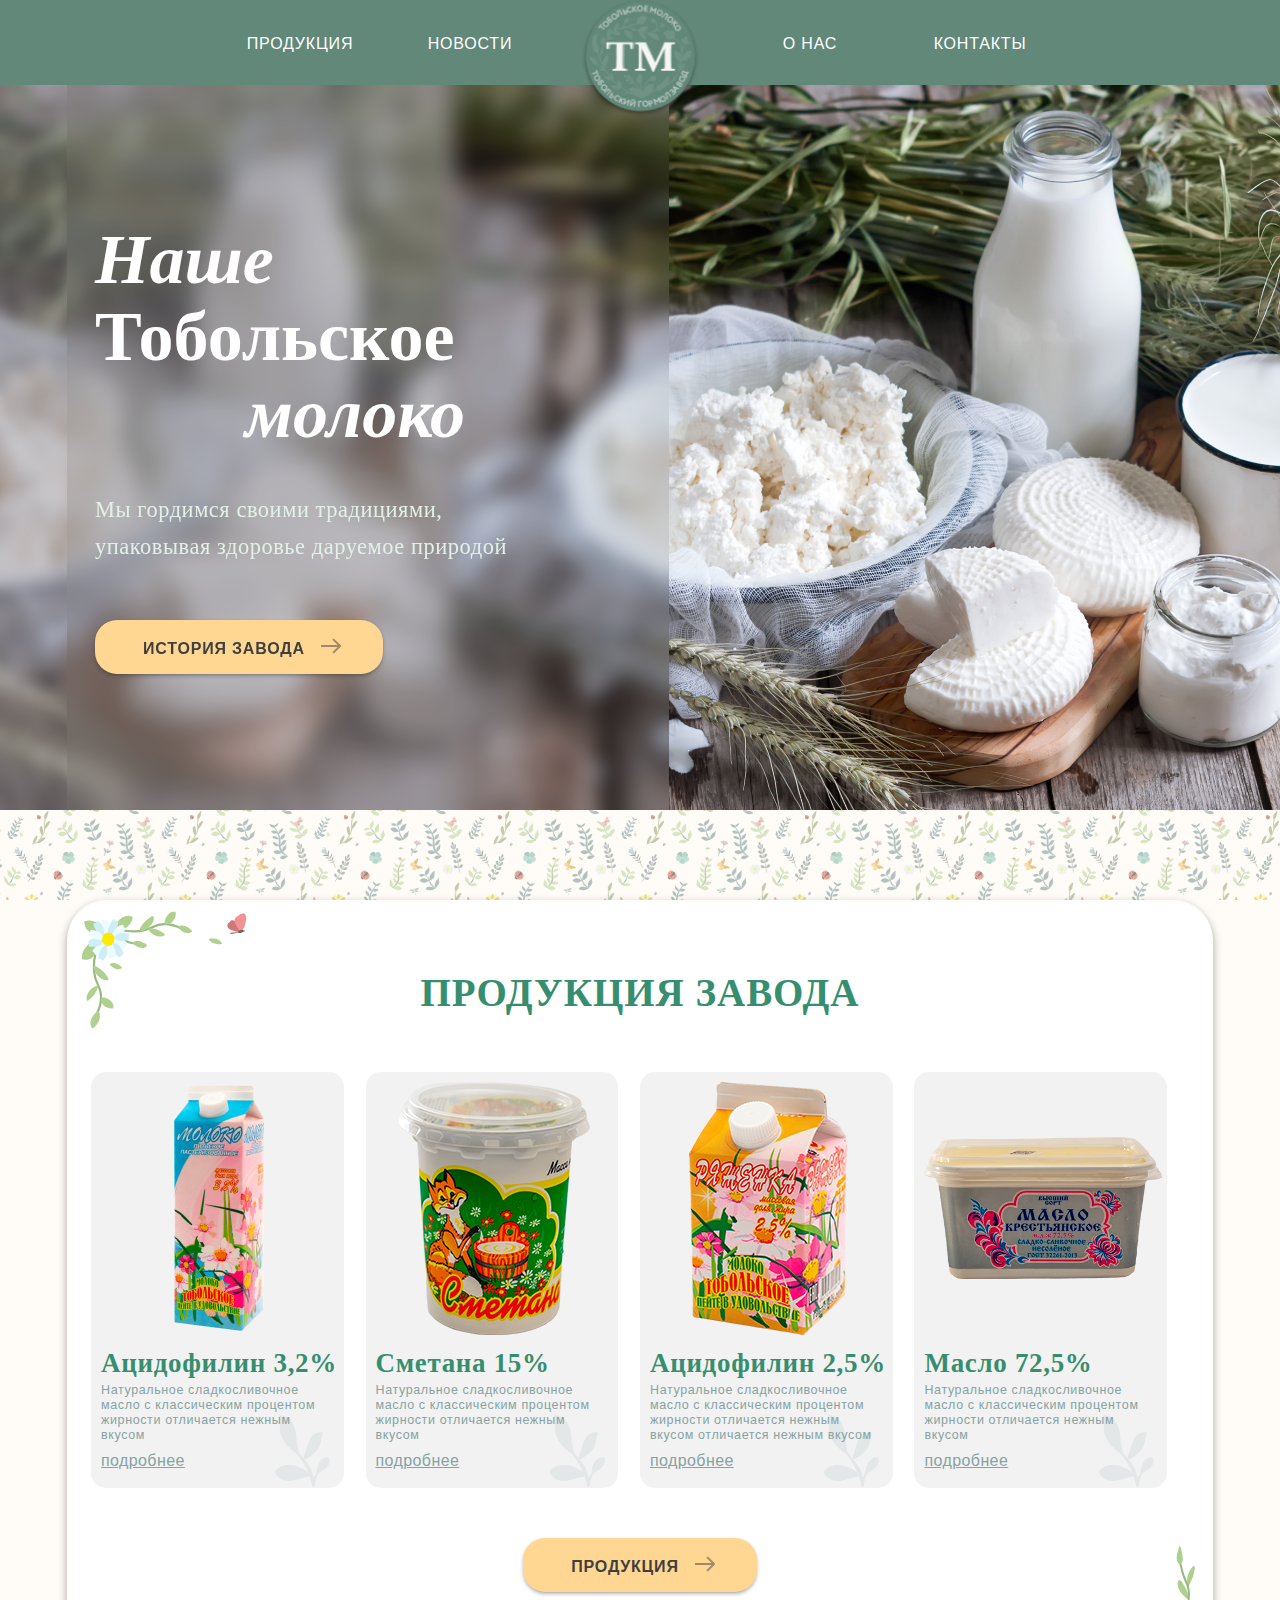
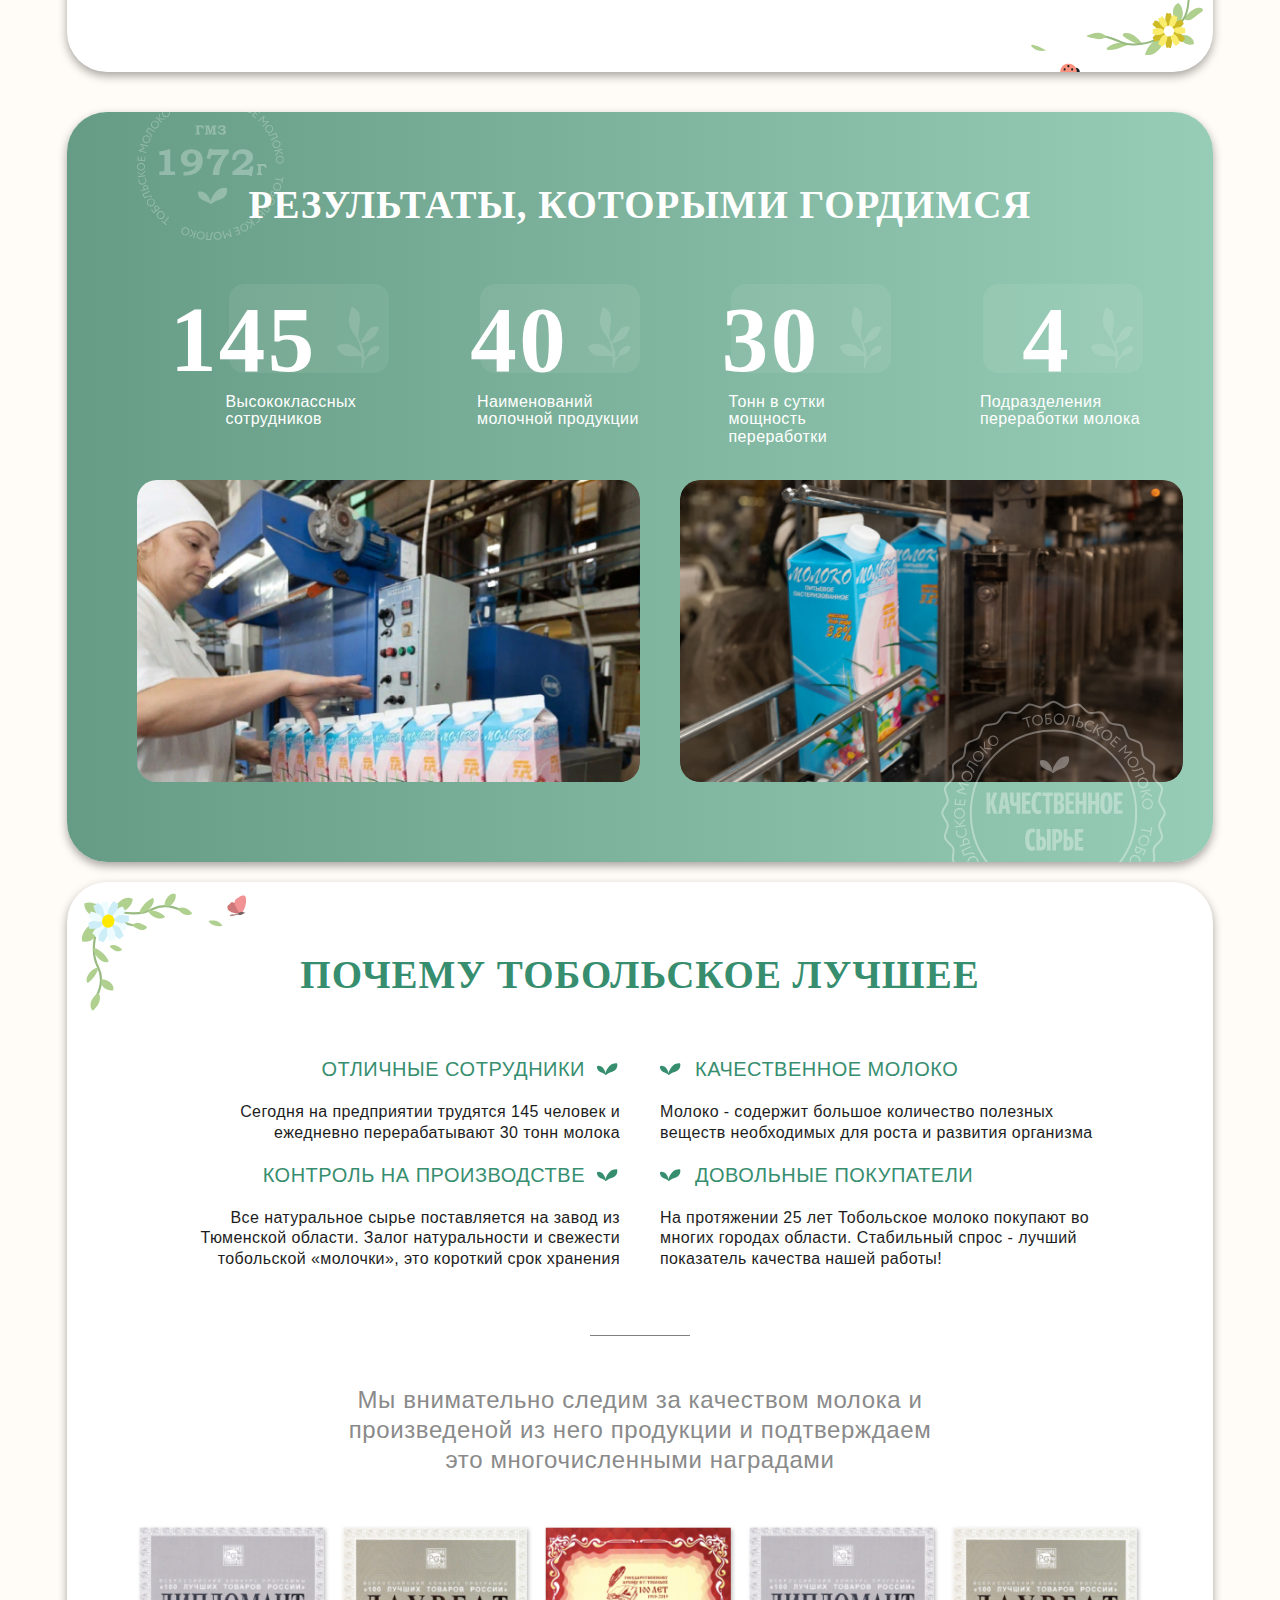
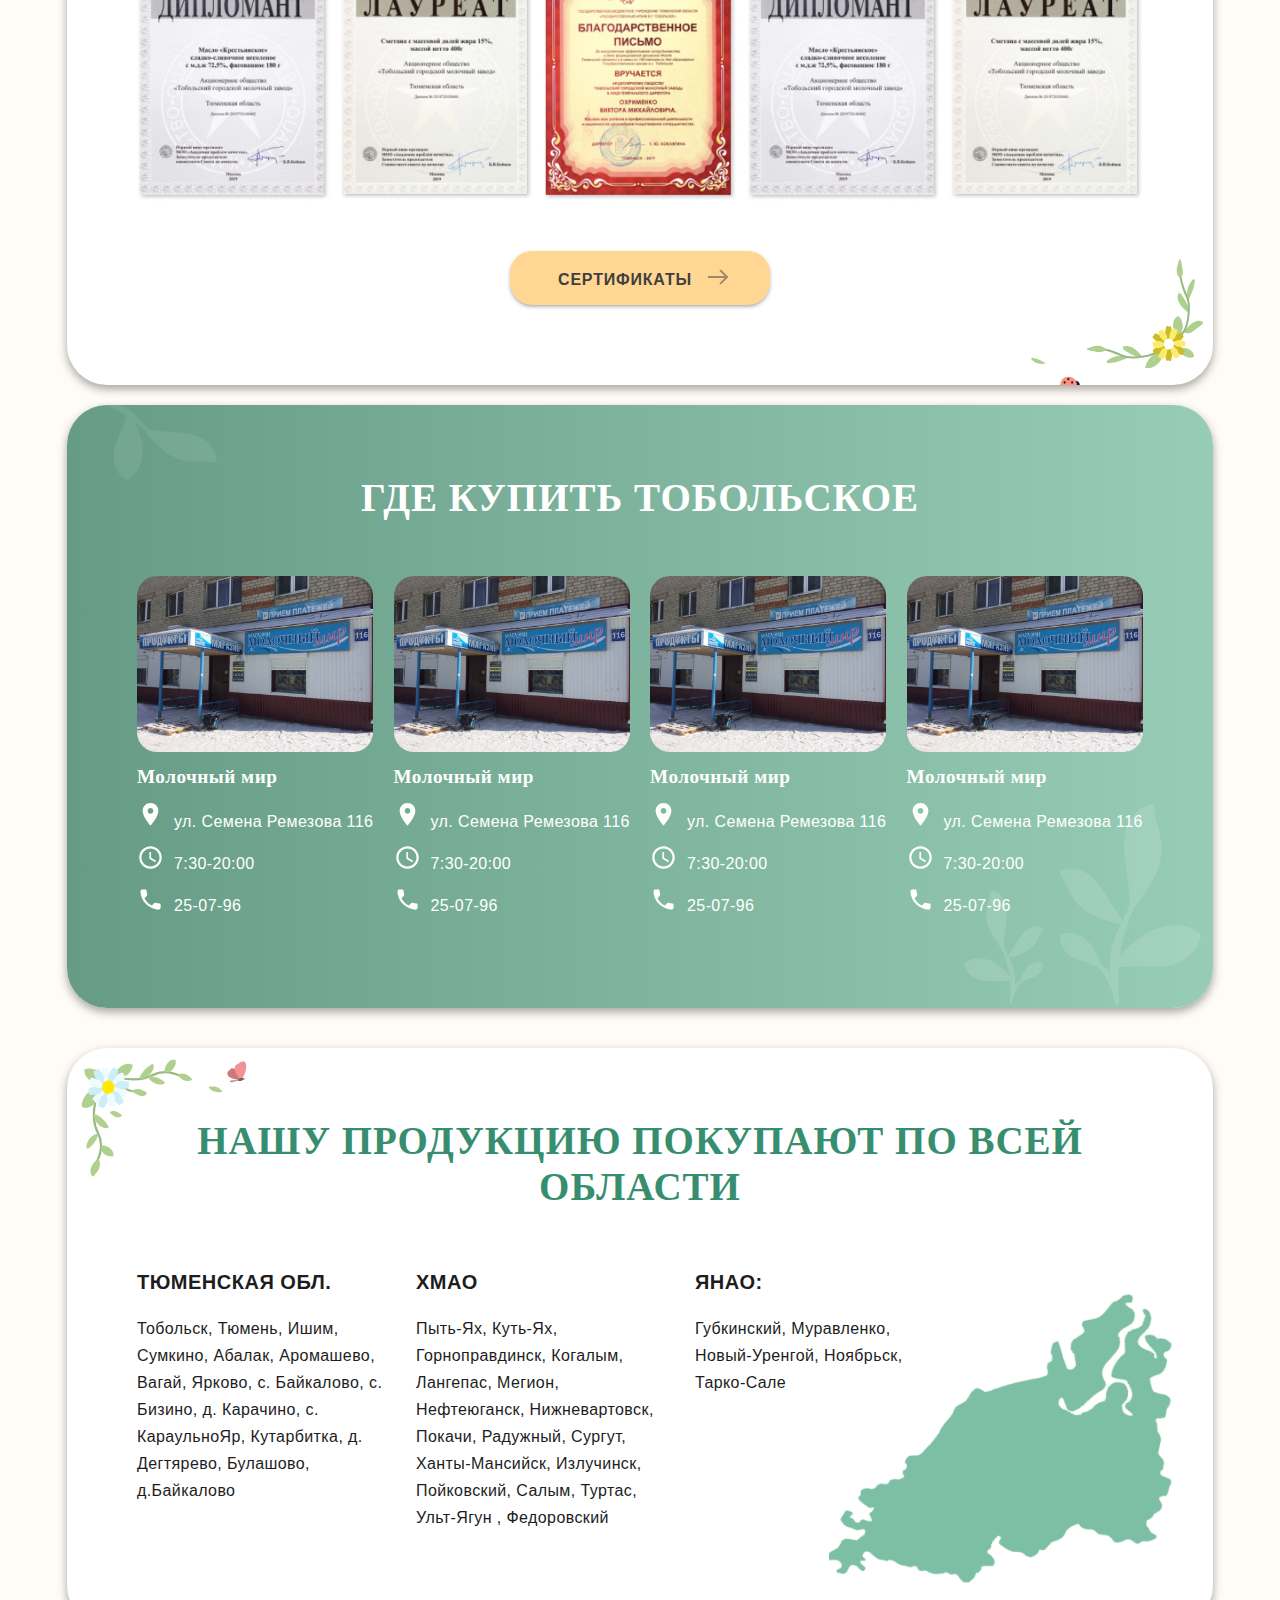
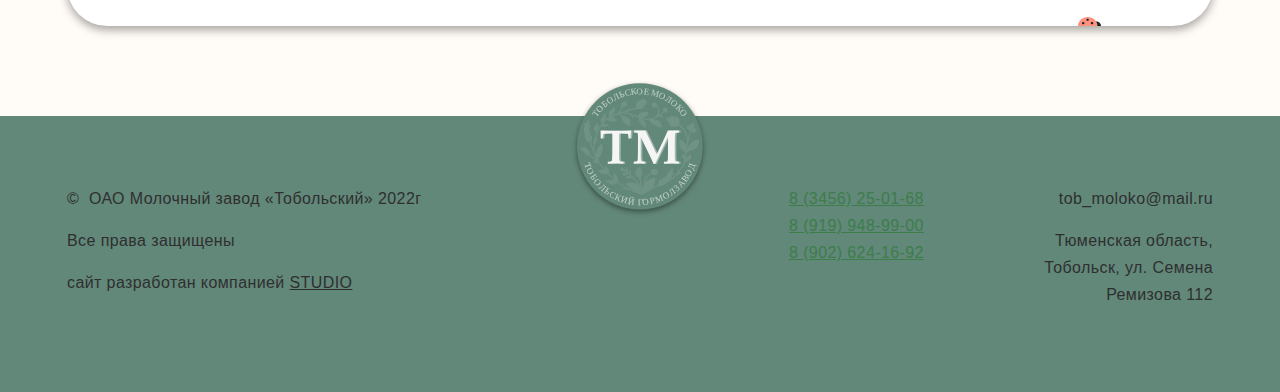
==== commit 06aeeccf: "18.2.2023-3" ====
--- a/index.html
+++ b/index.html
@@ -6,10 +6,11 @@
     <meta http-equiv="X-UA-Compatible" content="IE=edge">
     <meta name="viewport" content="width=device-width, initial-scale=1.0">
     <title>ГорМолокоЗавод</title>
-    <link rel="stylesheet" href="/style/css/reset.css">
-    <link rel="stylesheet" href="/style/css/fonts.css">
-    <link rel="stylesheet" href="/style/css/swiper-bundle.min.css">
-    <link rel="stylesheet" href="/style/css/style.css">
+    <link rel="icon" href="img/favicon.ico" type="image/x-icon">
+    <link rel="stylesheet" href="style/css/reset.css">
+    <link rel="stylesheet" href="style/css/fonts.css">
+    <link rel="stylesheet" href="style/css/swiper-bundle.min.css">
+    <link rel="stylesheet" href="style/css/style.css">
     <script defer src="js/swiper-bundle.min.js"></script>
     <script defer src="js/main.js"></script>
 </head>
@@ -24,14 +25,14 @@
                 <div class="top-header-content container-rows">
                     <!-- Лого мобильное-->
                     <div class="top-header-content-logocont mobile-logo">
-                        <a href="/index.html" class="top-header-content-logocont-logo"><img src="/img/logo3-wp.png"
+                        <a href="index.html" class="top-header-content-logocont-logo"><img src="img/logo3-wp.png"
                                 alt="logo" width="100">
                         </a>
                     </div>
 
                     <!-- Лого -->
                     <div class="top-header-content-logocont">
-                        <a href="/index.html" class="top-header-content-logocont-logo"><img src="/img/logo3-wp.png"
+                        <a href="index.html" class="top-header-content-logocont-logo"><img src="img/logo3-wp.png"
                                 alt="logo" width="121">
                         </a>
                     </div>
@@ -49,16 +50,16 @@
                         <nav class="main-header-menu-wrp menu" id="#">
                             <ul class="menu-list">
                                 <li class="menu-item">
-                                    <a href="/page-products.html">Продукция</a>
+                                    <a href="page-products.html">Продукция</a>
                                 </li>
                                 <li class="menu-item">
-                                    <a href="/news.html">Новости</a>
+                                    <a href="news.html">Новости</a>
                                 </li>
                                 <li class="menu-item">
-                                    <a href="/index.html">Главная</a>
+                                    <a href="index.html">Главная</a>
                                 </li>
                                 <li class="menu-item">
-                                    <a href="/aboutus.html">О нас</a>
+                                    <a href="aboutus.html">О нас</a>
                                     <span class="menu-arrow arrow"></span>
                                     <ul class="sub-menu">
                                         <li>
@@ -73,7 +74,7 @@
                                     </ul>
                                 </li>
                                 <li class="menu-item">
-                                    <a href="/contacts.html">Контакты</a>
+                                    <a href="contacts.html">Контакты</a>
                                 </li>
                             </ul>
 
@@ -92,16 +93,16 @@
                     <div class="swiper-wrapper slider-cover-wrapper">
                         <!-- Слайды -->
                         <div class="swiper-slide slide-cover-width">
-                            <img class="slider-cover-slide-1" src="/img/slider-cover/foto9.jpg" alt="">
+                            <img class="slider-cover-slide-1" src="img/slider-cover/foto9.jpg" alt="">
                         </div>
                         <div class="swiper-slide slide-cover-width">
-                            <img class="slider-cover-slide-2" src="/img/slider-cover/foto8.jpg" alt="">
+                            <img class="slider-cover-slide-2" src="img/slider-cover/foto8.jpg" alt="">
                         </div>
                         <div class="swiper-slide slide-cover-width">
-                            <img class="slider-cover-slide-3" src="/img/slider-cover/foto7.jpg" alt="">
+                            <img class="slider-cover-slide-3" src="img/slider-cover/foto7.jpg" alt="">
                         </div>
                         <div class="swiper-slide slide-cover-width">
-                            <img class="slider-cover-slide-4" src="/img/slider-cover/foto6.jpg" alt="">
+                            <img class="slider-cover-slide-4" src="img/slider-cover/foto6.jpg" alt="">
                         </div>
                     </div>
             
@@ -110,7 +111,7 @@
                         <div class="swiper-wrapper slider-right-wrapper ">
                             <!-- Clide 1 -->
                             <div class="swiper-slide slide-right-width v-slider-right-img">
-                                <img class="slider-right-slide-1" src="/img/slider-cover-right/milk-cover-slider-right.png" alt="">
+                                <img class="slider-right-slide-1" src="img/slider-cover-right/milk-cover-slider-right.png" alt="">
                                 <div class="v-slider-right-content">
                                     <div class="v-slider-right-content-row">
                                         <p>Калории</p>
@@ -133,7 +134,7 @@
                             </div>
                             <!-- Clide 2 -->
                             <div class="swiper-slide slide-right-width">
-                                <img class="slider-right-slide-2  v-slider-right-img" src="/img/slider-cover-right/smetana-cover-slider-right.png" alt="">
+                                <img class="slider-right-slide-2  v-slider-right-img" src="img/slider-cover-right/smetana-cover-slider-right.png" alt="">
                                 <div class="v-slider-right-content">
                                     <div class="v-slider-right-content-row">
                                         <p>Калории</p>
@@ -156,7 +157,7 @@
                             </div>
                             <!-- Clide 3 -->
                             <div class="swiper-slide slide-right-width">
-                                <img class="slider-right-slide-3  v-slider-right-img" src="/img/slider-cover-right/butter-cover-slider-right.png" alt="">
+                                <img class="slider-right-slide-3  v-slider-right-img" src="img/slider-cover-right/butter-cover-slider-right.png" alt="">
                                 <div class="v-slider-right-content">
                                     <div class="v-slider-right-content-row">
                                         <p>Калории</p>
@@ -190,7 +191,7 @@
                             </h1>
                             <p class="text-small cover-cont-wrap-p">Мы гордимся своими традициями,<br>упаковывая
                                 здоровье даруемое природой</p>
-                            <a href="<?php echo get_permalink(33); ?>" class="btn-cover">История завода</a>
+                            <a href="#" class="btn-cover">История завода</a>
                         </div>
                     </div>
                    
@@ -205,16 +206,16 @@
                         <div class="swiper-wrapper slider-cover-mobile-wrapper">
                             <!-- Слайды -->
                             <div class="swiper-slide slide-cover-mobile-width">
-                                <img class="slider-cover-mobile-slide-1" src="/img/slider-cover/fotomobile4.jpg" alt="">
+                                <img class="slider-cover-mobile-slide-1" src="img/slider-cover/fotomobile4.jpg" alt="">
                             </div>
                             <div class="swiper-slide slide-cover-mobile-width">
-                                <img class="slider-cover-mobile-slide-2" src="/img/slider-cover/fotomobile3.jpg" alt="">
+                                <img class="slider-cover-mobile-slide-2" src="img/slider-cover/fotomobile3.jpg" alt="">
                             </div>
                             <div class="swiper-slide slide-cover-mobile-width">
-                                <img class="slider-cover-mobile-slide-3" src="/img/slider-cover/fotomobile2.jpg" alt="">
+                                <img class="slider-cover-mobile-slide-3" src="img/slider-cover/fotomobile2.jpg" alt="">
                             </div>
                             <div class="swiper-slide slide-cover-mobile-width">
-                                <img class="slider-cover-mobile-slide-4" src="/img/slider-cover/fotomobile1.jpg" alt="">
+                                <img class="slider-cover-mobile-slide-4" src="img/slider-cover/fotomobile1.jpg" alt="">
                             </div>       
                         </div>
                     </div>
@@ -246,7 +247,7 @@
                                 <!-- 1 -->
                                 <div class="products-cols-col">
                                     <div class="products-cols-col-img1">
-                                        <img src="/img/milk-1-productcard.png" alt="#">
+                                        <img src="img/milk-1-productcard.png" alt="#">
                                     </div>
                                     <div class="products-cols-col-grey1">
                                         <div class="products-cols-col-grey1-cont">
@@ -254,7 +255,7 @@
                                             <!-- <p class="text-value-card product-value-card">3.2%</p> -->
                                             <p class="text-text-card product-text-card">Натуральное сладкосливочное
                                                 масло с классическим процентом жирности отличается нежным вкусом</p>
-                                            <a href="/product.html"
+                                            <a href="product.html"
                                                 class="text-link-card product-link-card">подробнее</a>
                                         </div>
                                     </div>
@@ -265,7 +266,7 @@
                                 <div class="products-cols-col">
 
                                     <div class="products-cols-col-img1">
-                                        <img src="/img/milk-2-productcard.png" alt="#">
+                                        <img src="img/milk-2-productcard.png" alt="#">
                                     </div>
                                     <div class="products-cols-col-grey1">
                                         <div class="products-cols-col-grey1-cont">
@@ -273,7 +274,7 @@
                                             <!-- <p class="text-value-card product-value-card">32%</p> -->
                                             <p class="text-text-card product-text-card">Натуральное сладкосливочное
                                                 масло с классическим процентом жирности отличается нежным вкусом</p>
-                                            <a href="/product.html"
+                                            <a href="product.html"
                                                 class="text-link-card product-link-card">подробнее</a>
                                         </div>
                                     </div>
@@ -283,7 +284,7 @@
                                 <div class="products-cols-col">
 
                                     <div class="products-cols-col-img1">
-                                        <img src="/img/milk-3-productcard.png" alt="#">
+                                        <img src="img/milk-3-productcard.png" alt="#">
                                     </div>
                                     <div class="products-cols-col-grey1">
                                         <div class="products-cols-col-grey1-cont">
@@ -292,7 +293,7 @@
                                             <p class="text-text-card product-text-card">Натуральное сладкосливочное
                                                 масло с классическим процентом жирности отличается нежным вкусом
                                                 отличается нежным вкусом</p>
-                                            <a href="/product.html"
+                                            <a href="product.html"
                                                 class="text-link-card product-link-card">подробнее</a>
                                         </div>
                                     </div>
@@ -302,7 +303,7 @@
                                 <div class="products-cols-col">
 
                                     <div class="products-cols-col-img1">
-                                        <img src="/img/milk-4-productcard.png" alt="#">
+                                        <img src="img/milk-4-productcard.png" alt="#">
                                     </div>
                                     <div class="products-cols-col-grey1">
                                         <div class="products-cols-col-grey1-cont">
@@ -310,7 +311,7 @@
                                             <!-- <p class="text-value-card product-value-card">32%</p> -->
                                             <p class="text-text-card product-text-card">Натуральное сладкосливочное
                                                 масло с классическим процентом жирности отличается нежным вкусом</p>
-                                            <a href="/product.html"
+                                            <a href="product.html"
                                                 class="text-link-card product-link-card">подробнее</a>
                                         </div>
                                     </div>
@@ -318,7 +319,7 @@
 
                             </div>
 
-                            <div class="products-btn"><a href="/page.html" class="btn-page">Продукция</a></div>
+                            <div class="products-btn"><a href="page.html" class="btn-page">Продукция</a></div>
                         </div>
                     </div>
                 </div>
@@ -375,8 +376,8 @@
                             </div>
 
                             <div class="progress-photo">
-                                <img class="progress-photo-img" src="/img/rezults1.jpg" alt="">
-                                <img class="progress-photo-img" src="/img/rezults2.jpg" alt="">
+                                <img class="progress-photo-img" src="img/rezults1.jpg" alt="">
+                                <img class="progress-photo-img" src="img/rezults2.jpg" alt="">
                             </div>
                         </div>
                     </div>
@@ -432,14 +433,14 @@
                             </div>
                             <!-- Сертификаты -->
                             <div class="benefits-docs">
-                                <img src="/img/certificate1.jpg" alt="">
-                                <img src="/img/certificate2.jpg" alt="">
-                                <img src="/img/certificate3.jpg" alt="">
-                                <img src="/img/certificate1.jpg" alt="">
-                                <img src="/img/certificate2.jpg" alt="">
-                            </div>
-
-                            <a href="/page.html" class="btn-page">Сертификаты</a>
+                                <img src="img/certificate1.jpg" alt="">
+                                <img src="img/certificate2.jpg" alt="">
+                                <img src="img/certificate3.jpg" alt="">
+                                <img src="img/certificate1.jpg" alt="">
+                                <img src="img/certificate2.jpg" alt="">
+                            </div>
+
+                            <a href="page.html" class="btn-page">Сертификаты</a>
                         </div>
                     </div>
                 </div>
@@ -456,46 +457,46 @@
                         <div class="shops">
                             <!-- 1 -->
                             <div class="shops-item">
-                                <img src="/img/shop1.jpg" alt="">
+                                <img src="img/shop1.jpg" alt="">
                                 <p class="typ-shops-title">Молочный мир</p>
                                 <p class=" typ-shops-information shops-item-information"><span><img
-                                            src="/img/location-on.svg" alt=""></span>ул. Семена Ремезова 116</p>
-                                <p class=" typ-shops-information shops-item-information"><span><img
-                                            src="/img/access-time.svg" alt=""></span>7:30-20:00</p>
-                                <p class=" typ-shops-information shops-item-information"><span><img src="/img/phone.svg"
+                                            src="img/location-on.svg" alt=""></span>ул. Семена Ремезова 116</p>
+                                <p class=" typ-shops-information shops-item-information"><span><img
+                                            src="img/access-time.svg" alt=""></span>7:30-20:00</p>
+                                <p class=" typ-shops-information shops-item-information"><span><img src="img/phone.svg"
                                             alt=""></span>25-07-96</p>
                             </div>
                             <!-- 2 -->
                             <div class="shops-item">
-                                <img src="/img/shop1.jpg" alt="">
+                                <img src="img/shop1.jpg" alt="">
                                 <p class="typ-shops-title">Молочный мир</p>
                                 <p class=" typ-shops-information shops-item-information"><span><img
-                                            src="/img/location-on.svg" alt=""></span>ул. Семена Ремезова 116</p>
-                                <p class=" typ-shops-information shops-item-information"><span><img
-                                            src="/img/access-time.svg" alt=""></span>7:30-20:00</p>
-                                <p class=" typ-shops-information shops-item-information"><span><img src="/img/phone.svg"
+                                            src="img/location-on.svg" alt=""></span>ул. Семена Ремезова 116</p>
+                                <p class=" typ-shops-information shops-item-information"><span><img
+                                            src="img/access-time.svg" alt=""></span>7:30-20:00</p>
+                                <p class=" typ-shops-information shops-item-information"><span><img src="img/phone.svg"
                                             alt=""></span>25-07-96</p>
                             </div>
                             <!-- 3 -->
                             <div class="shops-item">
-                                <img src="/img/shop1.jpg" alt="">
+                                <img src="img/shop1.jpg" alt="">
                                 <p class="typ-shops-title">Молочный мир</p>
                                 <p class=" typ-shops-information shops-item-information"><span><img
-                                            src="/img/location-on.svg" alt=""></span>ул. Семена Ремезова 116</p>
-                                <p class=" typ-shops-information shops-item-information"><span><img
-                                            src="/img/access-time.svg" alt=""></span>7:30-20:00</p>
-                                <p class=" typ-shops-information shops-item-information"><span><img src="/img/phone.svg"
+                                            src="img/location-on.svg" alt=""></span>ул. Семена Ремезова 116</p>
+                                <p class=" typ-shops-information shops-item-information"><span><img
+                                            src="img/access-time.svg" alt=""></span>7:30-20:00</p>
+                                <p class=" typ-shops-information shops-item-information"><span><img src="img/phone.svg"
                                             alt=""></span>25-07-96</p>
                             </div>
                             <!-- 4 -->
                             <div class="shops-item">
-                                <img src="/img/shop1.jpg" alt="">
+                                <img src="img/shop1.jpg" alt="">
                                 <p class="typ-shops-title">Молочный мир</p>
                                 <p class=" typ-shops-information shops-item-information"><span><img
-                                            src="/img/location-on.svg" alt=""></span>ул. Семена Ремезова 116</p>
-                                <p class=" typ-shops-information shops-item-information"><span><img
-                                            src="/img/access-time.svg" alt=""></span>7:30-20:00</p>
-                                <p class=" typ-shops-information shops-item-information"><span><img src="/img/phone.svg"
+                                            src="img/location-on.svg" alt=""></span>ул. Семена Ремезова 116</p>
+                                <p class=" typ-shops-information shops-item-information"><span><img
+                                            src="img/access-time.svg" alt=""></span>7:30-20:00</p>
+                                <p class=" typ-shops-information shops-item-information"><span><img src="img/phone.svg"
                                             alt=""></span>25-07-96</p>
                             </div>
                         </div>
@@ -541,7 +542,7 @@
 <footer>
     <!-- стили контента и граница сетки -->
     <div class="footer-logocont">
-        <a href="/index.html" class="footer-logocont-logo"><img src="/img/logo2-footer.svg" alt="logo" width="140">
+        <a href="index.html" class="footer-logocont-logo"><img src="img/logo2-footer.svg" alt="logo" width="140">
         </a>
     </div>
     <div class="footer-cont container-rows">
@@ -555,7 +556,7 @@
             </div>
             <div class="footer-cont-copyright-dev">
                 <p class="footer-text">сайт разработан компанией&nbsp;</p>
-                <a href="#" class="footer-cont-copyright-dev-logo">Expert</a>
+                <a href="#" class="footer-cont-copyright-dev-logo">Studio</a>
             </div>
         </div>
         <div class="footer-cont-contacts">
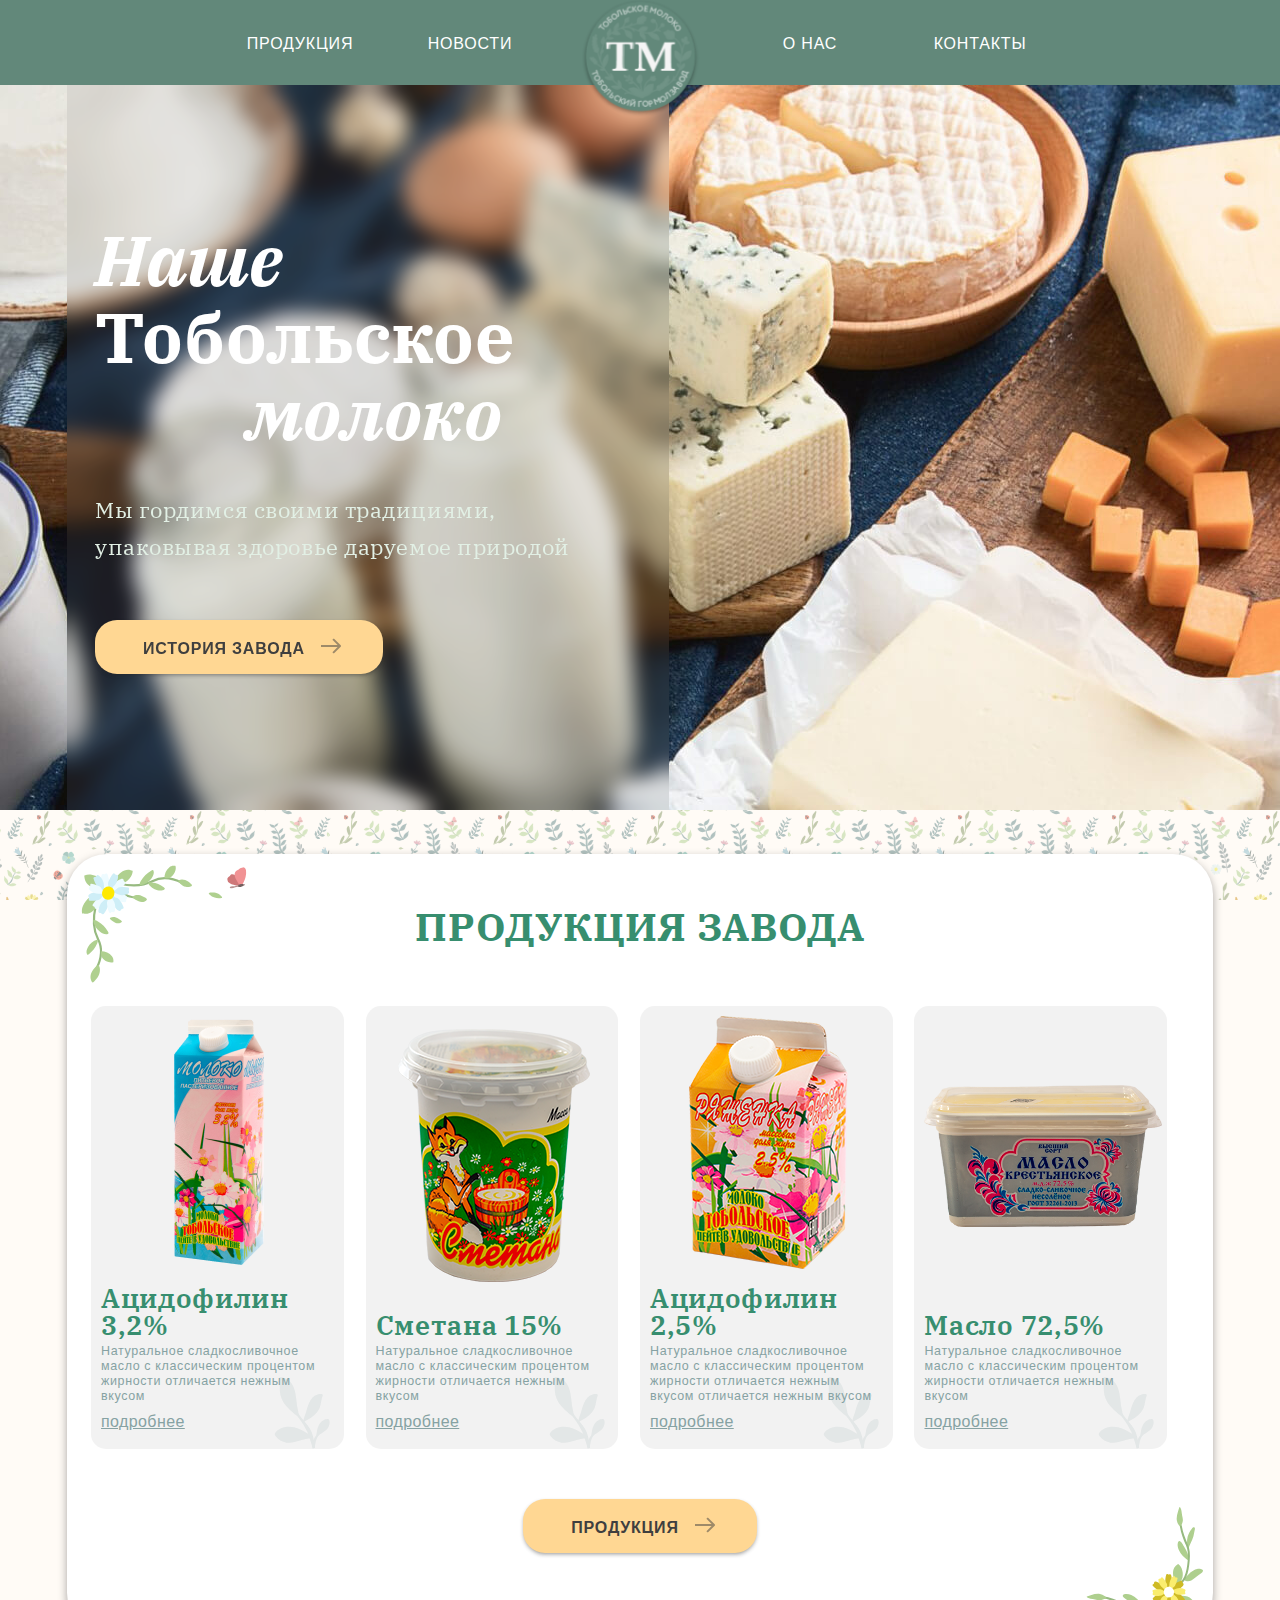
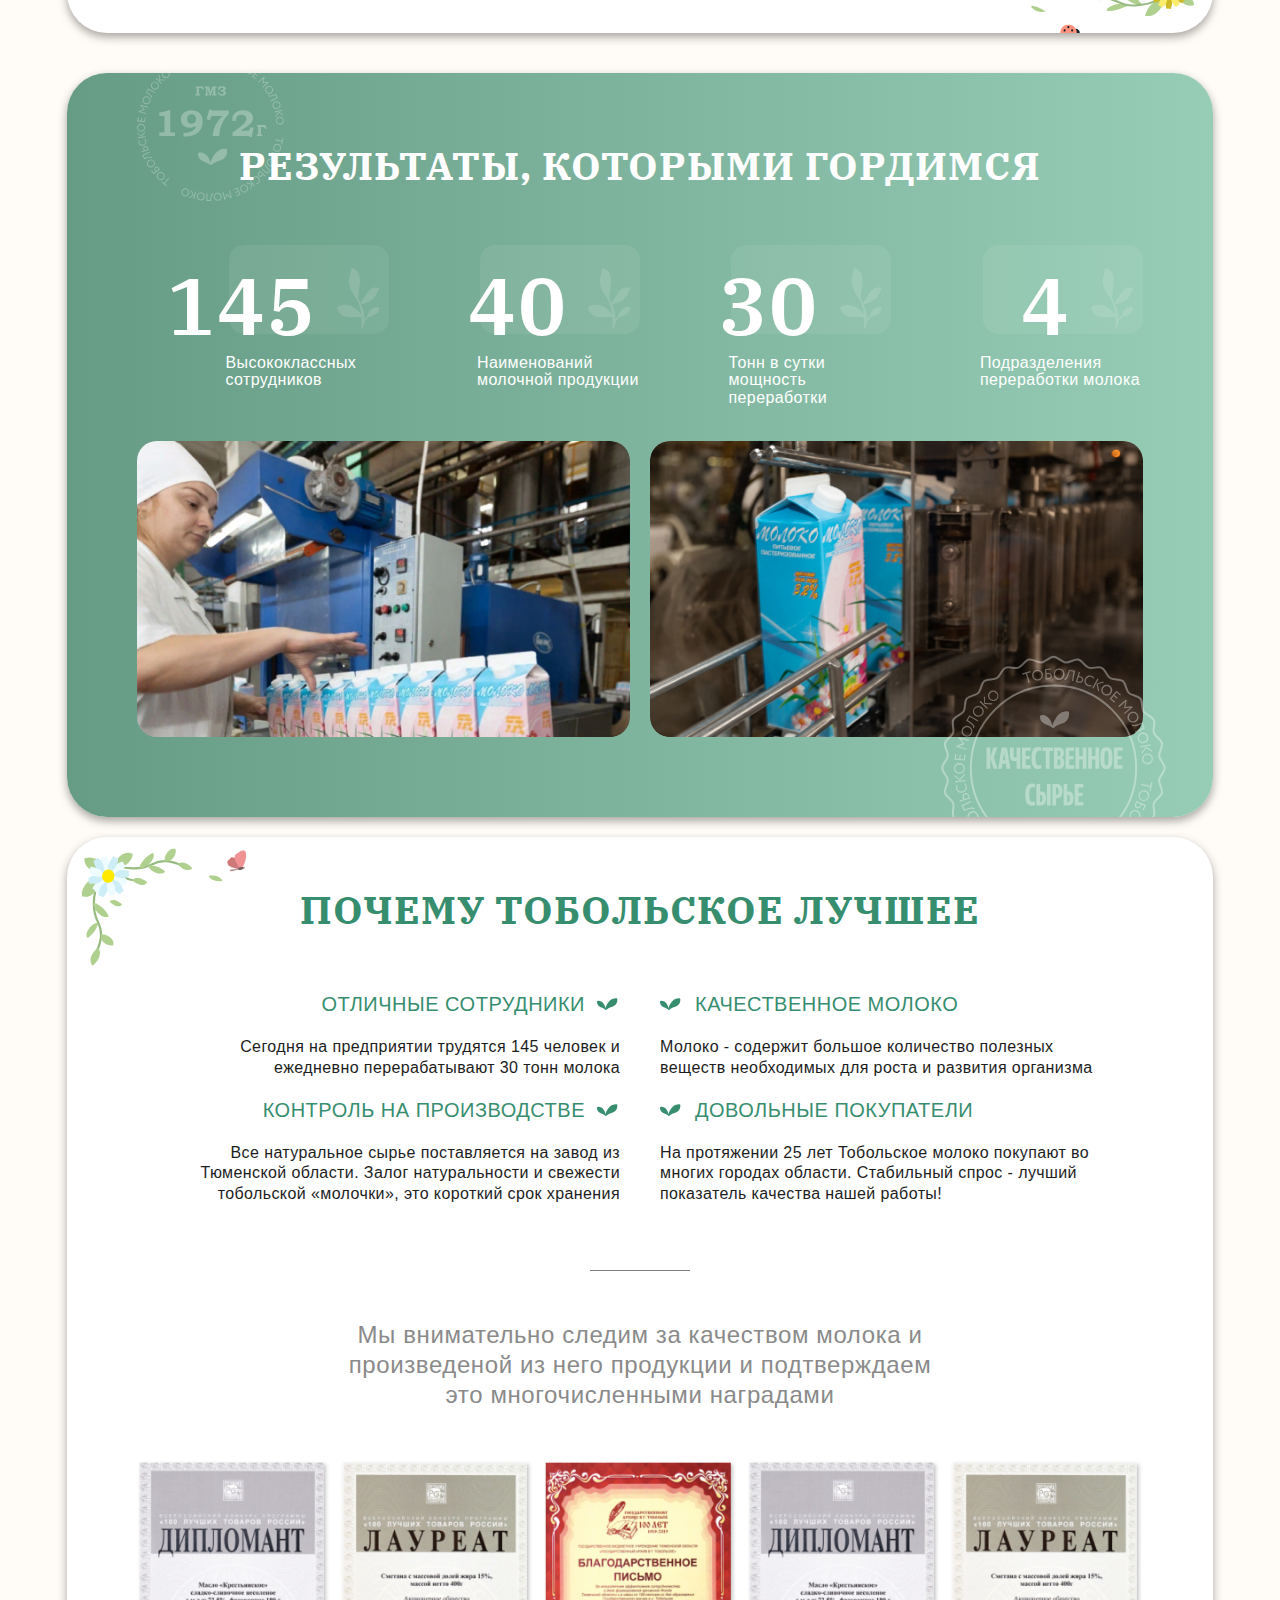
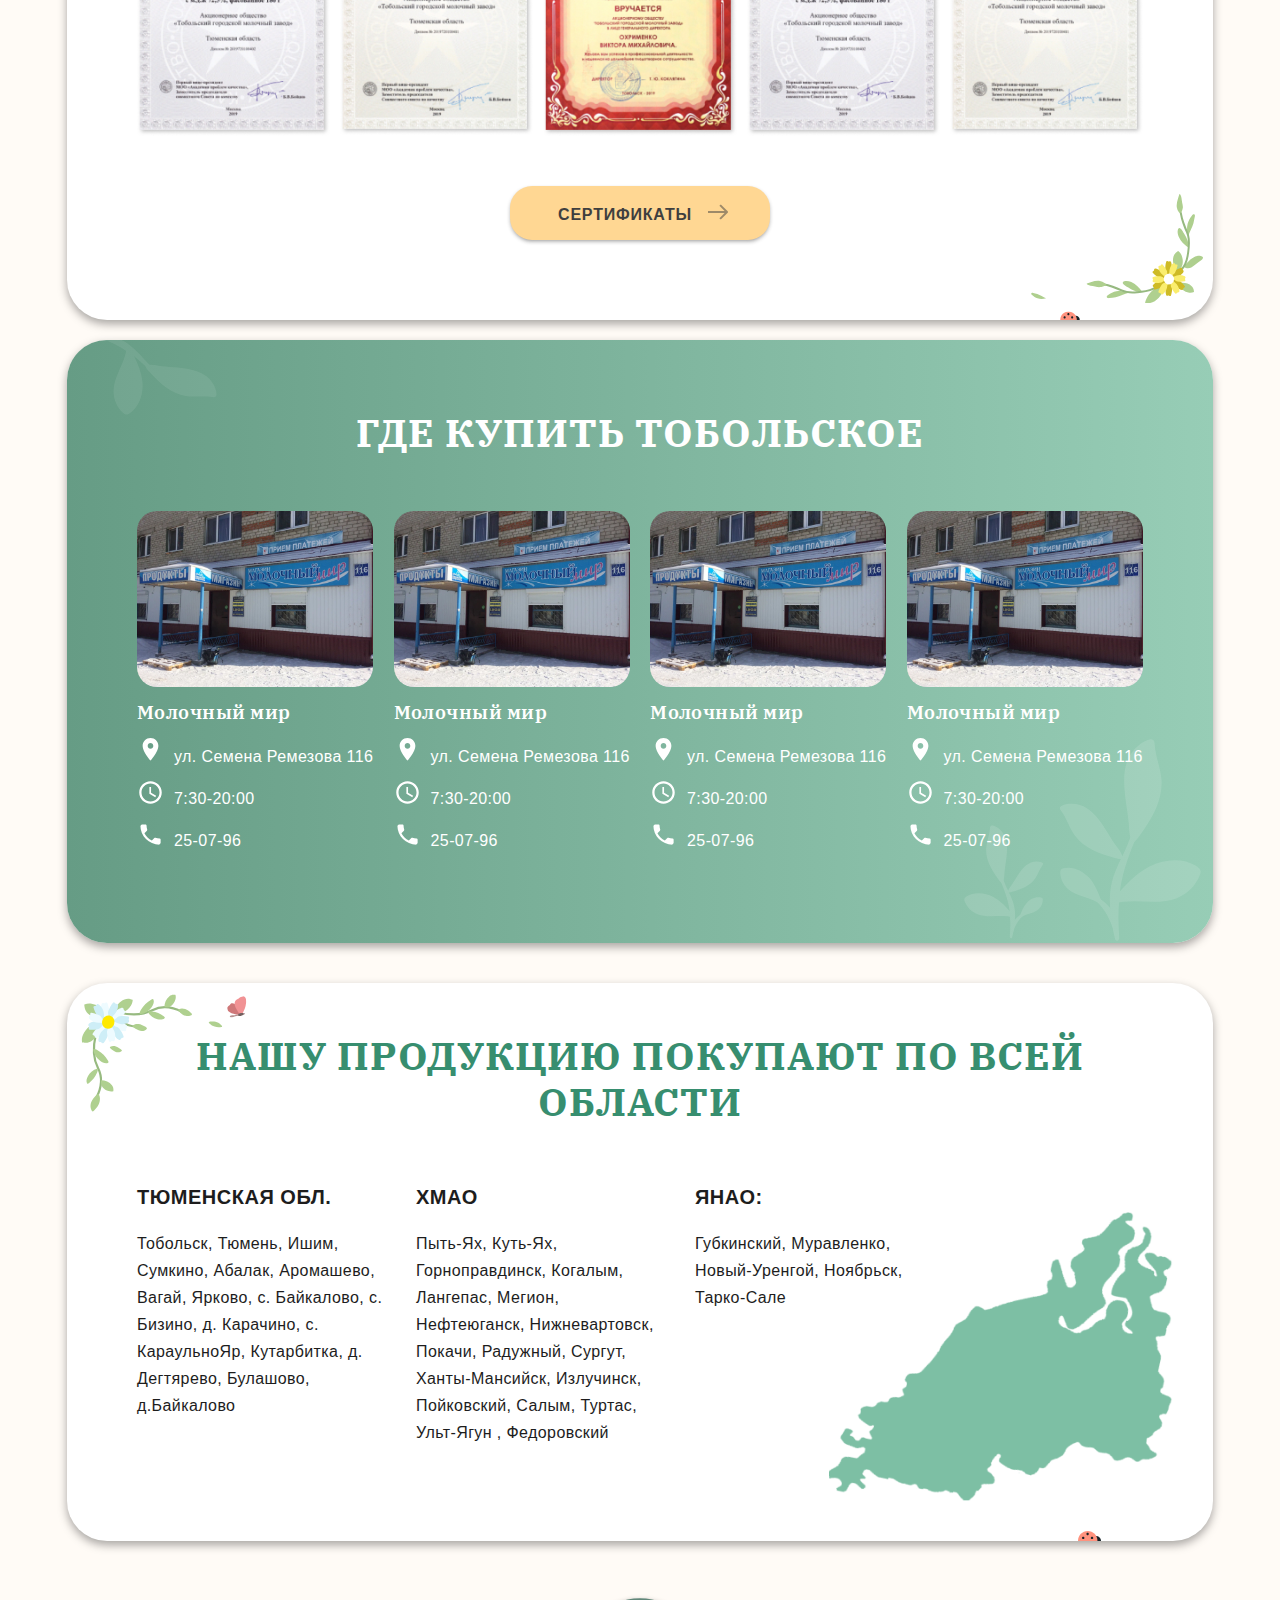
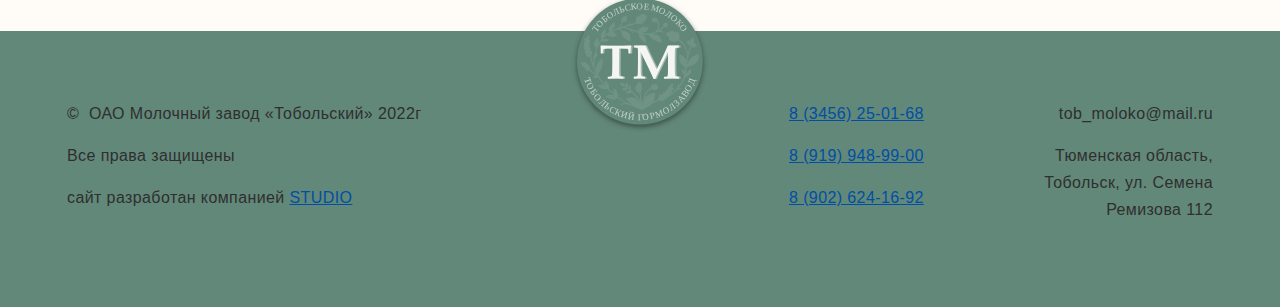
==== commit fffb2bbd: "18.2.2023-6" ====
--- a/index.html
+++ b/index.html
@@ -93,16 +93,16 @@
                     <div class="swiper-wrapper slider-cover-wrapper">
                         <!-- Слайды -->
                         <div class="swiper-slide slide-cover-width">
-                            <img class="slider-cover-slide-1" src="img/slider-cover/foto9.jpg" alt="">
+                            <img class="slider-cover-slide-1" src="img/slider-cover/foto3.jpg" alt="">
                         </div>
                         <div class="swiper-slide slide-cover-width">
-                            <img class="slider-cover-slide-2" src="img/slider-cover/foto8.jpg" alt="">
+                            <img class="slider-cover-slide-2" src="img/slider-cover/foto6.jpg" alt="">
                         </div>
                         <div class="swiper-slide slide-cover-width">
-                            <img class="slider-cover-slide-3" src="img/slider-cover/foto7.jpg" alt="">
+                            <img class="slider-cover-slide-3" src="img/slider-cover/foto2.jpg" alt="">
                         </div>
                         <div class="swiper-slide slide-cover-width">
-                            <img class="slider-cover-slide-4" src="img/slider-cover/foto6.jpg" alt="">
+                            <img class="slider-cover-slide-4" src="img/slider-cover/foto8.jpg" alt="">
                         </div>
                     </div>
             
--- a/style/css/style.css
+++ b/style/css/style.css
@@ -2,6 +2,7 @@
 /* 1_desctop-от 1600 до 1920 */
 /* ====== 1 Прижать футер */
 /* 1) */
+@import url("https://fonts.googleapis.com/css2?family=IBM+Plex+Serif:ital,wght@0,400;0,700;1,400;1,700&display=swap");
 html, body {
   height: 100%; }
 
@@ -13,16 +14,9 @@
 footer {
   height: 276px;
   margin-top: -276px;
-  display: -webkit-box;
-  display: -ms-flexbox;
   display: flex;
-  -webkit-box-orient: vertical;
-  -webkit-box-direction: normal;
-      -ms-flex-direction: column;
-          flex-direction: column;
-  -webkit-box-pack: center;
-      -ms-flex-pack: center;
-          justify-content: center; }
+  flex-direction: column;
+  justify-content: center; }
 
 /* 4) */
 .clr {
@@ -32,21 +26,13 @@
 .container-rows {
   width: 66.66%;
   margin: 0 auto;
-  -webkit-box-sizing: border-box;
-          box-sizing: border-box; }
+  box-sizing: border-box; }
 
 /* 1) для верхнего меню */
 .padding-block-header {
-  display: -webkit-box;
-  display: -ms-flexbox;
   display: flex;
-  -webkit-box-orient: vertical;
-  -webkit-box-direction: normal;
-      -ms-flex-direction: column;
-          flex-direction: column;
-  -webkit-box-pack: start;
-      -ms-flex-pack: start;
-          justify-content: flex-start; }
+  flex-direction: column;
+  justify-content: flex-start; }
 
 /* 2) для обложки */
 /* 3) для изображения*/
@@ -70,7 +56,7 @@
   height: 75px; }
 
 .first-font, h1, h2, h3, .cover-cont-wrap-h1, .cover-cont-wrap-p, .typ-top-header-content-title p, .cover-mobile-content p, .text-name-card, .text-name-news, .typ-numbers-statistic, .typ-shops-title {
-  font-family: 'Bookman Old Style', 'Times New Roman', Times, serif; }
+  font-family: 'Bookman Old Style', 'IBM Plex Serif', serif; }
 
 .second-font, .v-slider-right-content-row p, .text-basic, .menu-link, .menu-item a,
 p, a, .text-text-card, .text-link-card, .text-link-news, .text-text-news, .text-date-news, .typ-numbers-description, .typ-benefits-title, .typ-benefits-quote, .typ-locations-title, .footer-text, .v-slider-right-nameproduct, .btn-cover, .v-slider-right-btn, .btn-page {
@@ -173,9 +159,9 @@
   font-style: normal;
   line-height: 169%;
   letter-spacing: 0.025em;
-  color: #3C7D4A; }
+  color: #004fa3; }
   a:hover {
-    color: #2b5b36; }
+    color: #003670; }
 
 .menu-link {
   font-weight: 300;
@@ -186,8 +172,7 @@
   .menu-link:hover {
     color: white; }
     .menu-link:hover::after {
-      -webkit-transform: translateY(2px) scale(1);
-              transform: translateY(2px) scale(1); }
+      transform: translateY(2px) scale(1); }
   .menu-link:after {
     content: '';
     position: absolute;
@@ -196,8 +181,7 @@
     top: 22px;
     height: 1px;
     background: white;
-    -webkit-transform: translateY(2px) scale(0);
-            transform: translateY(2px) scale(0);
+    transform: translateY(2px) scale(0);
     -webkit-transition: all 0.1s;
     transition: all 0.1s; }
 
@@ -276,8 +260,8 @@
   color: #86A2A3; }
 
 .typ-numbers-statistic {
-  font-size: 5.8125em;
-  line-height: 1.2em;
+  font-size: 5em;
+  line-height: 1.5em;
   font-weight: 600;
   color: #ffffff; }
 
@@ -324,6 +308,16 @@
   letter-spacing: 0.025em;
   color: #2F2F2F; }
 
+.footer-text-link {
+  display: block;
+  margin-bottom: -9px; }
+
+@media (max-width: 375px) {
+  .footer-text-link {
+    font-size: 0.9em; } }
+@media (max-width: 360px) {
+  .footer-text-link {
+    display: inline-block; } }
 /* Верхнее меню */
 /* под WP */
 .top-header {
@@ -331,24 +325,14 @@
   min-height: 85px;
   background-color: #62887A; }
   .top-header-content {
-    display: -webkit-box;
-    display: -ms-flexbox;
     display: flex;
-    -webkit-box-pack: center;
-        -ms-flex-pack: center;
-            justify-content: center;
-    -webkit-box-align: center;
-        -ms-flex-align: center;
-            align-items: center;
+    justify-content: center;
+    align-items: center;
     position: relative; }
     .top-header-content-logocont {
       width: 142px;
-      display: -webkit-box;
-      display: -ms-flexbox;
       display: flex;
-      -webkit-box-pack: center;
-          -ms-flex-pack: center;
-              justify-content: center;
+      justify-content: center;
       position: absolute;
       z-index: 10;
       top: -7px; }
@@ -363,8 +347,6 @@
   position: relative; }
 
 .menu-list {
-  display: -webkit-box;
-  display: -ms-flexbox;
   display: flex;
   list-style: none; }
 
@@ -375,15 +357,9 @@
   min-width: 170px;
   margin-top: 30px;
   margin-bottom: 0;
-  display: -webkit-box;
-  display: -ms-flexbox;
   display: flex;
-  -webkit-box-align: center;
-      -ms-flex-align: center;
-          align-items: center;
-  -webkit-box-pack: center;
-      -ms-flex-pack: center;
-          justify-content: center;
+  align-items: center;
+  justify-content: center;
   position: relative;
   font-weight: 300;
   text-decoration: none;
@@ -393,8 +369,7 @@
   .menu-item a:hover {
     color: white; }
     .menu-item a:hover::after {
-      -webkit-transform: translateY(2px) scale(1);
-              transform: translateY(2px) scale(1); }
+      transform: translateY(2px) scale(1); }
   .menu-item a:after {
     content: '';
     position: absolute;
@@ -403,8 +378,7 @@
     top: 22px;
     height: 1px;
     background: white;
-    -webkit-transform: translateY(2px) scale(0);
-            transform: translateY(2px) scale(0);
+    transform: translateY(2px) scale(0);
     -webkit-transition: all 0.1s;
     transition: all 0.1s; }
 
@@ -419,8 +393,7 @@
   margin: 0 0 0 0;
   padding: 15px 10px 16px 10px;
   background-color: rgba(255, 255, 255, 0.6);
-  -webkit-backdrop-filter: blur(3px);
-          backdrop-filter: blur(3px); }
+  backdrop-filter: blur(3px); }
   .sub-menu > li:hover {
     background-color: #a8b9b3a3; }
 
@@ -443,47 +416,43 @@
 
 body {
   background-color: #FFFBF6;
-  background-image: url(/img/bg-fon.svg);
+  background-image: url(../../img/bg-fon.svg);
   background-attachment: fixed;
   background-size: 12%; }
 
 main {
-  padding-top: 70px;
+  padding-top: 24px;
   padding-bottom: 70px; }
 
 .whiteblock {
-  padding: 70px 70px 80px 70px;
+  padding: 50px 70px 80px 70px;
   background-color: white;
-  background-image: url(/img/block-white-img-1.svg), url(/img/block-white-img-2.svg);
+  background-image: url(../../img/block-white-img-1.svg), url(../../img/block-white-img-2.svg);
   background-position: 10px 10px, 99% 100%;
   background-repeat: no-repeat;
   background-size: 15%, 15%;
   border-radius: 40px;
-  -webkit-box-shadow: 0px 4px 10px rgba(0, 0, 0, 0.35);
-          box-shadow: 0px 4px 10px rgba(0, 0, 0, 0.35); }
+  box-shadow: 0px 4px 10px rgba(0, 0, 0, 0.35); }
 
 .whiteblock-products {
   padding-left: 24px;
   padding-right: 24px; }
 
 .whiteblock-map {
-  padding: 70px 70px 80px 70px;
+  padding: 50px 70px 80px 70px;
   background-color: white;
-  background-image: url(/img/block-white-img-1.svg), url(/img/img-map.png), url(/img/beetle.svg);
+  background-image: url(../../img/block-white-img-1.svg), url(../../img/img-map.png), url(../../img/beetle.svg);
   background-position: 10px 10px, 95% 85%, 90% 100%;
   background-repeat: no-repeat;
   background-size: 15%, 30%, 2%;
   border-radius: 40px;
-  -webkit-box-shadow: 0px 4px 10px rgba(0, 0, 0, 0.35);
-          box-shadow: 0px 4px 10px rgba(0, 0, 0, 0.35); }
+  box-shadow: 0px 4px 10px rgba(0, 0, 0, 0.35); }
 
 .greenblock {
   padding: 70px 70px 80px 70px;
-  background: -webkit-gradient(linear, left top, right top, from(#669C85), to(#97CDB6));
   background: linear-gradient(90deg, #669C85 0%, #97CDB6 100%);
   border-radius: 40px;
-  -webkit-box-shadow: 0px 4px 10px rgba(0, 0, 0, 0.35);
-          box-shadow: 0px 4px 10px rgba(0, 0, 0, 0.35); }
+  box-shadow: 0px 4px 10px rgba(0, 0, 0, 0.35); }
 
 /* 1-Обложка */
 .cover-mobile {
@@ -493,7 +462,7 @@
   height: 725px;
   position: relative;
   background-color: #62887A;
-  background-image: url(/img/slider-cover/foto9.jpg); }
+  background-image: url(../../img/slider-cover/foto9.jpg); }
   .cover-cont {
     height: 725px; }
     .cover-cont-wrap {
@@ -503,59 +472,30 @@
       padding-right: 20px;
       position: absolute;
       z-index: 2;
-      display: -webkit-box;
-      display: -ms-flexbox;
       display: flex;
-      -webkit-box-orient: vertical;
-      -webkit-box-direction: normal;
-          -ms-flex-direction: column;
-              flex-direction: column;
-      -webkit-box-pack: center;
-          -ms-flex-pack: center;
-              justify-content: center;
-      -webkit-box-align: start;
-          -ms-flex-align: start;
-              align-items: flex-start;
+      flex-direction: column;
+      justify-content: center;
+      align-items: flex-start;
       background-color: rgba(118, 118, 118, 0.13);
-      -webkit-backdrop-filter: blur(10px);
-              backdrop-filter: blur(10px); }
+      backdrop-filter: blur(10px); }
 
 .v-slider-right {
   width: 320px;
   height: 100%;
   padding-top: 44px;
-  display: -webkit-box;
-  display: -ms-flexbox;
   display: flex;
-  -webkit-box-orient: vertical;
-  -webkit-box-direction: normal;
-      -ms-flex-direction: column;
-          flex-direction: column;
-  -webkit-box-align: center;
-      -ms-flex-align: center;
-          align-items: center;
-  -webkit-box-pack: justify;
-      -ms-flex-pack: justify;
-          justify-content: space-between;
+  flex-direction: column;
+  align-items: center;
+  justify-content: space-between;
   background-color: rgba(118, 118, 118, 0.13);
-  -webkit-backdrop-filter: blur(10px);
-          backdrop-filter: blur(10px); }
+  backdrop-filter: blur(10px); }
   .v-slider-right-content {
     width: 100%;
     margin-bottom: 40px;
-    display: -webkit-box;
-    display: -ms-flexbox;
     display: flex;
-    -webkit-box-orient: vertical;
-    -webkit-box-direction: normal;
-        -ms-flex-direction: column;
-            flex-direction: column;
-    -webkit-box-align: center;
-        -ms-flex-align: center;
-            align-items: center; }
+    flex-direction: column;
+    align-items: center; }
     .v-slider-right-content-row {
-      display: -webkit-box;
-      display: -ms-flexbox;
       display: flex;
       width: 80%; }
       .v-slider-right-content-row p:nth-child(1) {
@@ -589,8 +529,7 @@
 .slider-right-size, .slider-right-slide-1, .slider-right-slide-2, .slider-right-slide-3 {
   height: 325px;
   margin: 0 auto 16px auto;
-  -o-object-fit: cover;
-     object-fit: cover; }
+  object-fit: cover; }
 
 .slider-cover-wrapper {
   position: absolute;
@@ -601,8 +540,7 @@
 
 .slider-cover-slide-size, .slider-cover-slide-1, .slider-cover-slide-2, .slider-cover-slide-3, .slider-cover-slide-4 {
   height: 725px;
-  -o-object-fit: cover;
-     object-fit: cover; }
+  object-fit: cover; }
 
 .slider-cover-mobile-wrapper {
   position: absolute;
@@ -613,52 +551,32 @@
 
 .slider-cover-mobile-slide-size, .slider-cover-mobile-slide-1, .slider-cover-mobile-slide-2, .slider-cover-mobile-slide-3, .slider-cover-mobile-slide-4 {
   height: 514px;
-  -o-object-fit: cover;
-     object-fit: cover; }
+  object-fit: cover; }
 
 /* 1 блок */
 .products {
-  display: -webkit-box;
-  display: -ms-flexbox;
   display: flex;
-  -webkit-box-orient: vertical;
-  -webkit-box-direction: normal;
-      -ms-flex-direction: column;
-          flex-direction: column;
-  -webkit-box-align: center;
-      -ms-flex-align: center;
-          align-items: center; }
+  flex-direction: column;
+  align-items: center; }
   .products-cols {
     width: 100%;
-    display: -webkit-box;
-    display: -ms-flexbox;
     display: flex;
-    -ms-flex-wrap: wrap;
-        flex-wrap: wrap;
+    flex-wrap: wrap;
     row-gap: 20px;
-    -webkit-column-gap: 2%;
-            column-gap: 2%;
+    column-gap: 2%;
     margin-bottom: 50px; }
     .products-cols-col {
       width: 23%;
       min-height: 288px;
       padding: 10px 5px 15px 10px;
-      -webkit-box-sizing: border-box;
-              box-sizing: border-box;
-      display: -webkit-box;
-      display: -ms-flexbox;
+      box-sizing: border-box;
       display: flex;
-      -webkit-box-orient: vertical;
-      -webkit-box-direction: normal;
-          -ms-flex-direction: column;
-              flex-direction: column;
-      -webkit-box-pack: end;
-          -ms-flex-pack: end;
-              justify-content: flex-end;
+      flex-direction: column;
+      justify-content: flex-end;
       background-color: #f2f2f2;
       border-radius: 15px;
       background-color: #f2f2f2;
-      background-image: url(/img/product-card-img.svg);
+      background-image: url(../../img/product-card-img.svg);
       background-position: right 103%;
       background-repeat: no-repeat;
       background-size: 35%; }
@@ -666,17 +584,10 @@
         width: 100%;
         height: 100%;
         margin-bottom: 15px;
-        -o-object-fit: contain;
-           object-fit: contain;
-        display: -webkit-box;
-        display: -ms-flexbox;
+        object-fit: contain;
         display: flex;
-        -webkit-box-pack: center;
-            -ms-flex-pack: center;
-                justify-content: center;
-        -webkit-box-align: center;
-            -ms-flex-align: center;
-                align-items: center;
+        justify-content: center;
+        align-items: center;
         bottom: 0px;
         left: 0; }
       .products-cols-col-grey1-cont {
@@ -690,7 +601,7 @@
     height: 147px;
     position: absolute;
     top: -19px;
-    background-image: url(/img/2block-img1.svg);
+    background-image: url(../../img/2block-img1.svg);
     background-position: 0% 0%;
     background-repeat: no-repeat;
     background-size: 100%; }
@@ -700,32 +611,25 @@
     position: absolute;
     bottom: 0;
     right: 45px;
-    background-image: url(/img/2block-img2.svg);
+    background-image: url(../../img/2block-img2.svg);
     background-position: 100% 100%;
     background-repeat: no-repeat;
     background-size: 100%; }
 
+@media (max-width: 1024px) {
+  .greenblock-progressimg {
+    padding-left: 20px;
+    padding-right: 20px; } }
 .progress-numbers {
   margin-bottom: 20px;
-  display: -webkit-box;
-  display: -ms-flexbox;
   display: flex;
-  -webkit-box-pack: justify;
-      -ms-flex-pack: justify;
-          justify-content: space-between; }
+  justify-content: space-between; }
   .progress-numbers-item {
     width: 25%;
     position: relative;
-    display: -webkit-box;
-    display: -ms-flexbox;
     display: flex;
-    -webkit-box-orient: vertical;
-    -webkit-box-direction: normal;
-        -ms-flex-direction: column;
-            flex-direction: column;
-    -webkit-box-align: end;
-        -ms-flex-align: end;
-            align-items: flex-end; }
+    flex-direction: column;
+    align-items: flex-end; }
     .progress-numbers-item-bg {
       width: 160px;
       height: 89px;
@@ -737,7 +641,7 @@
         width: 160px;
         height: 89px;
         position: absolute;
-        background-image: url(/img/statistic-img.svg);
+        background-image: url(../../img/statistic-img.svg);
         background-position: 100% 100%;
         background-repeat: no-repeat;
         background-size: 33%; }
@@ -747,58 +651,39 @@
     .progress-numbers-item-description {
       width: 163px; }
 .progress-photo {
-  display: -webkit-box;
-  display: -ms-flexbox;
   display: flex;
-  gap: 40px;
-  -ms-flex-pack: distribute;
-      justify-content: space-around; }
+  column-gap: 2%;
+  justify-content: space-around; }
   .progress-photo-img {
-    width: 50%;
+    width: 49%;
     border-radius: 20px; }
 
 /* 3 блок */
 .benefits {
-  display: -webkit-box;
-  display: -ms-flexbox;
   display: flex;
-  -webkit-box-orient: vertical;
-  -webkit-box-direction: normal;
-      -ms-flex-direction: column;
-          flex-direction: column;
-  -webkit-box-align: center;
-      -ms-flex-align: center;
-          align-items: center; }
+  flex-direction: column;
+  align-items: center; }
   .benefits-cols {
     margin-bottom: 100px;
-    display: -webkit-box;
-    display: -ms-flexbox;
     display: flex;
-    -webkit-column-gap: 40px;
-            column-gap: 40px;
-    -webkit-box-pack: center;
-        -ms-flex-pack: center;
-            justify-content: center; }
+    column-gap: 40px;
+    justify-content: center; }
     .benefits-cols-leftcol {
       width: 44%; }
       .benefits-cols-leftcol p {
         text-align: right; }
       .benefits-cols-leftcol-row-title:after {
-        content: url(/img/leaves-title.svg);
+        content: url(../../img/leaves-title.svg);
         margin-left: 12px; }
     .benefits-cols-rightcol {
       width: 44%; }
       .benefits-cols-rightcol-row-title:before {
-        content: url(/img/leaves-title.svg);
+        content: url(../../img/leaves-title.svg);
         margin-right: 12px; }
   .benefits-quote {
     margin-bottom: 35px;
-    display: -webkit-box;
-    display: -ms-flexbox;
     display: flex;
-    -webkit-box-pack: center;
-        -ms-flex-pack: center;
-            justify-content: center;
+    justify-content: center;
     position: relative; }
     .benefits-quote p {
       width: 60%;
@@ -813,16 +698,12 @@
   .benefits-docs {
     width: 100%;
     margin-bottom: 50px;
-    display: -webkit-box;
-    display: -ms-flexbox;
     display: flex;
-    -webkit-column-gap: 1%;
-            column-gap: 1%; }
+    column-gap: 1%; }
     .benefits-docs img {
       max-width: 19.2%;
       height: auto;
-      -o-object-fit: contain;
-         object-fit: contain; }
+      object-fit: contain; }
 
 /* 4 блок */
 .greenblock-shopsimg {
@@ -833,7 +714,7 @@
     position: absolute;
     top: -13px;
     left: -2px;
-    background-image: url(/img/shopblock-img1.svg);
+    background-image: url(../../img/shopblock-img1.svg);
     background-position: 0% 0%;
     background-repeat: no-repeat;
     background-size: 100%;
@@ -844,17 +725,14 @@
     position: absolute;
     bottom: 0;
     right: 10px;
-    background-image: url(/img/shopblock-img2.svg);
+    background-image: url(../../img/shopblock-img2.svg);
     background-position: 100% 100%;
     background-repeat: no-repeat;
     background-size: 83%; }
 
 .shops {
-  display: -webkit-box;
-  display: -ms-flexbox;
   display: flex;
-  -webkit-column-gap: 2%;
-          column-gap: 2%; }
+  column-gap: 2%; }
   .shops-item {
     width: 25%; }
     .shops-item img {
@@ -870,47 +748,28 @@
 /* 5 блок */
 .locations {
   width: 80%;
-  display: -webkit-box;
-  display: -ms-flexbox;
   display: flex;
-  -webkit-column-gap: 4%;
-          column-gap: 4%; }
+  column-gap: 4%; }
   .locations-areas {
     width: 33%; }
 
 .product-cont {
-  display: -webkit-box;
-  display: -ms-flexbox;
   display: flex;
   gap: 20px;
-  -webkit-box-orient: horizontal;
-  -webkit-box-direction: normal;
-      -ms-flex-direction: row;
-          flex-direction: row;
-  -webkit-box-align: start;
-      -ms-flex-align: start;
-          align-items: flex-start;
-  -webkit-box-pack: justify;
-      -ms-flex-pack: justify;
-          justify-content: space-between; }
+  flex-direction: row;
+  align-items: flex-start;
+  justify-content: space-between; }
   .product-cont-text {
     width: 50%; }
     .product-cont-text-h2 {
       margin-bottom: 30px;
       text-align: left; }
     .product-cont-text-cols {
-      display: -webkit-box;
-      display: -ms-flexbox;
       display: flex;
       gap: 10px;
-      -webkit-box-orient: vertical;
-      -webkit-box-direction: normal;
-          -ms-flex-direction: column;
-              flex-direction: column; }
+      flex-direction: column; }
       .product-cont-text-cols-col {
         width: 100%;
-        display: -webkit-box;
-        display: -ms-flexbox;
         display: flex; }
         .product-cont-text-cols-col p {
           display: block;
@@ -930,16 +789,13 @@
 .slider-product-width {
   min-width: 0;
   height: 450px;
-  display: -webkit-box;
-  display: -ms-flexbox;
   display: flex;
-  -webkit-box-pack: center;
-      -ms-flex-pack: center;
-          justify-content: center; }
+  justify-content: center; }
 
 .slider-product-width img {
-  -o-object-fit: cover;
-     object-fit: cover; }
+  width: 100%;
+  height: 100%;
+  object-fit: contain; }
 
 .btn-left-slider-product {
   width: 42px;
@@ -950,7 +806,7 @@
   border: none;
   border-radius: 50%; }
   .btn-left-slider-product::after {
-    content: url(/img/arrow-left.svg);
+    content: url(../../img/arrow-left.svg);
     position: absolute;
     top: -8px;
     left: 11px; }
@@ -964,7 +820,7 @@
   border: none;
   border-radius: 50%; }
   .btn-right-slider-product::after {
-    content: url(/img/arrow-right.svg);
+    content: url(../../img/arrow-right.svg);
     position: absolute;
     top: -8px;
     right: 11px; }
@@ -1007,8 +863,7 @@
 .v-slider-proc-mini {
   width: 80%;
   height: 100px;
-  -webkit-box-sizing: border-box;
-          box-sizing: border-box;
+  box-sizing: border-box;
   padding: 10px 0; }
 
 .v-slider-proc-mini .v-swiper-slide {
@@ -1023,13 +878,10 @@
   display: block;
   width: 100%;
   height: 100%;
-  -o-object-fit: cover;
-     object-fit: cover;
+  object-fit: cover;
   border-radius: 20px; }
 
 .wiki-cont-text {
-  display: -webkit-box;
-  display: -ms-flexbox;
   display: flex;
   gap: 20px; }
   .wiki-cont-text p {
@@ -1039,29 +891,16 @@
 .news-cols {
   width: 100%;
   row-gap: 4%;
-  -webkit-column-gap: 2%;
-          column-gap: 2%;
-  display: -webkit-box;
-  display: -ms-flexbox;
+  column-gap: 2%;
   display: flex;
-  -webkit-box-orient: horizontal;
-  -webkit-box-direction: normal;
-      -ms-flex-direction: row;
-          flex-direction: row;
-  -ms-flex-wrap: wrap;
-      flex-wrap: wrap; }
+  flex-direction: row;
+  flex-wrap: wrap; }
   .news-cols-col {
     width: 49%;
     margin-bottom: 15px;
-    -webkit-box-sizing: border-box;
-            box-sizing: border-box;
-    display: -webkit-box;
-    display: -ms-flexbox;
+    box-sizing: border-box;
     display: flex;
-    -webkit-box-orient: horizontal;
-    -webkit-box-direction: normal;
-        -ms-flex-direction: row;
-            flex-direction: row;
+    flex-direction: row;
     background-color: #f2f2f2;
     border-radius: 15px;
     background-color: #f2f2f2;
@@ -1075,8 +914,7 @@
         display: block;
         width: 100%;
         height: 100%;
-        -o-object-fit: cover;
-           object-fit: cover;
+        object-fit: cover;
         border-top-left-radius: 20px;
         border-top-right-radius: 0px;
         border-bottom-right-radius: 0px;
@@ -1086,22 +924,14 @@
       padding: 10px 5px 15px 10px; }
       .news-cols-col-grey1-footer {
         margin-top: 10px;
-        display: -webkit-box;
-        display: -ms-flexbox;
         display: flex;
-        -webkit-box-pack: justify;
-            -ms-flex-pack: justify;
-                justify-content: space-between; }
+        justify-content: space-between; }
 .news-link-card {
   margin-right: 10px; }
 
 footer {
-  display: -webkit-box;
-  display: -ms-flexbox;
   display: flex;
-  -webkit-box-align: center;
-      -ms-flex-align: center;
-          align-items: center;
+  align-items: center;
   position: relative;
   background-color: #62887A; }
 
@@ -1110,25 +940,16 @@
   top: -43px; }
 
 .footer-cont {
-  display: -webkit-box;
-  display: -ms-flexbox;
   display: flex;
-  -webkit-box-pack: justify;
-      -ms-flex-pack: justify;
-          justify-content: space-between; }
+  justify-content: space-between; }
   .footer-cont-copyright {
     position: relative; }
     .footer-cont-copyright-dev {
-      display: -webkit-box;
-      display: -ms-flexbox;
       display: flex; }
       .footer-cont-copyright-dev-logo {
-        text-transform: uppercase;
-        color: #2F2F2F; }
+        text-transform: uppercase; }
   .footer-cont-contacts {
     width: 37%;
-    display: -webkit-box;
-    display: -ms-flexbox;
     display: flex; }
     .footer-cont-contacts-phone {
       width: 50%; }
@@ -1149,8 +970,7 @@
   background-color: #FFD793;
   border: none;
   border-radius: 22px;
-  -webkit-box-shadow: 0 2px 4px -1px rgba(34, 34, 34, 0.49);
-          box-shadow: 0 2px 4px -1px rgba(34, 34, 34, 0.49); }
+  box-shadow: 0 2px 4px -1px rgba(34, 34, 34, 0.49); }
   .btn-cover:hover {
     background-color: #ffe0ad;
     color: #3F3F3F; }
@@ -1159,7 +979,7 @@
   .btn-cover:active {
     background-color: #ffd184; }
   .btn-cover::after {
-    content: url(/img/arrow-btn-right.svg);
+    content: url(../../img/arrow-btn-right.svg);
     position: absolute;
     top: 18px;
     right: 42px;
@@ -1179,7 +999,7 @@
   .v-slider-right-btn:hover::after {
     opacity: 1; }
   .v-slider-right-btn::after {
-    content: url(/img/arrow-slider-btn-right.svg);
+    content: url(../../img/arrow-slider-btn-right.svg);
     position: absolute;
     top: -15px;
     right: 40%;
@@ -1198,8 +1018,7 @@
   background-color: #FFD793;
   border: none;
   border-radius: 22px;
-  -webkit-box-shadow: 0 2px 4px -1px rgba(34, 34, 34, 0.49);
-          box-shadow: 0 2px 4px -1px rgba(34, 34, 34, 0.49);
+  box-shadow: 0 2px 4px -1px rgba(34, 34, 34, 0.49);
   display: block; }
   .btn-page:hover {
     color: #3F3F3F;
@@ -1209,7 +1028,7 @@
   .btn-page:active {
     background-color: #ffce7a; }
   .btn-page::after {
-    content: url(/img/arrow-btn-right.svg);
+    content: url(../../img/arrow-btn-right.svg);
     position: absolute;
     top: 18px;
     right: 42px;
@@ -1281,18 +1100,13 @@
     width: 48%; }
 
   .products-cols {
-    -webkit-box-pack: space-evenly;
-        -ms-flex-pack: space-evenly;
-            justify-content: space-evenly; }
+    justify-content: space-evenly; }
     .products-cols-col {
       width: 33%; }
 
   .progress-numbers {
-    -webkit-box-pack: end;
-        -ms-flex-pack: end;
-            justify-content: flex-end;
-    -ms-flex-wrap: wrap;
-        flex-wrap: wrap; }
+    flex-wrap: wrap;
+    justify-content: flex-start; }
     .progress-numbers-item {
       width: 24%; }
 
@@ -1300,8 +1114,7 @@
     width: 92%; }
 
   .shops {
-    -ms-flex-wrap: wrap;
-        flex-wrap: wrap; }
+    flex-wrap: wrap; }
     .shops-item {
       width: 49%; } }
 /* 5_tablet-от 480 до 768*/
@@ -1318,9 +1131,7 @@
     width: 92.7%; }
 
   .padding-block-header {
-    -webkit-box-pack: center;
-        -ms-flex-pack: center;
-            justify-content: center; } }
+    justify-content: center; } }
 @media (max-width: 768px) {
   .menu-link {
     font-weight: bold;
@@ -1333,9 +1144,7 @@
     min-height: 60px; }
     .top-header-content {
       min-height: 60px;
-      -webkit-box-pack: justify;
-          -ms-flex-pack: justify;
-              justify-content: space-between; }
+      justify-content: space-between; }
       .top-header-content-logocont {
         display: none; }
 
@@ -1351,26 +1160,16 @@
     width: 100%;
     z-index: 9;
     visibility: hidden;
-    -webkit-box-orient: vertical;
-    -webkit-box-direction: normal;
-        -ms-flex-direction: column;
-            flex-direction: column;
+    flex-direction: column;
     position: absolute;
     right: 0px;
     top: 60px;
     background-color: #f8f9f9; }
 
   .menu-item {
-    display: -webkit-box;
-    display: -ms-flexbox;
     display: flex;
-    -webkit-box-orient: vertical;
-    -webkit-box-direction: normal;
-        -ms-flex-direction: column;
-            flex-direction: column;
-    -webkit-box-align: center;
-        -ms-flex-align: center;
-            align-items: center; }
+    flex-direction: column;
+    align-items: center; }
 
   .menu-item a {
     padding: 23px 40px;
@@ -1408,7 +1207,7 @@
     position: absolute;
     right: 0px;
     top: 8px;
-    background-image: url(/img/menu.svg);
+    background-image: url(../../img/menu.svg);
     background-size: 100%;
     background-position: 0 0; }
 
@@ -1434,31 +1233,30 @@
     display: none; }
     .cover-cont {
       width: 100%;
-      display: -webkit-box;
-      display: -ms-flexbox;
       display: flex;
-      -webkit-box-align: center;
-          -ms-flex-align: center;
-              align-items: center; }
+      align-items: center; }
       .cover-cont-wrap {
         width: 100%;
         height: 74%;
-        -webkit-box-align: center;
-            -ms-flex-align: center;
-                align-items: center; }
+        align-items: center; }
 
   .cover-mobile {
     display: block; }
     .cover-mobile-slides {
-      height: 514px;
-      background-image: url(/img/slider-cover/fotomobile4.jpg);
+      height: 40vh;
+      background-image: url(../../img/slider-cover/fotomobile4.jpg);
       background-position: center;
       background-repeat: no-repeat;
       background-size: cover; }
     .cover-mobile-content {
       padding: 20px 20px 20px 20px;
-      outline: 1px solid white;
+      border: 1px solid white;
       border-radius: 30px; }
+
+  .slide-cover-mobile-width img {
+    width: 100%;
+    height: 100%;
+    object-fit: cover; }
 
   .greenblock-cover-mobile {
     padding: 10px 10px 10px 10px !important; }
@@ -1470,26 +1268,20 @@
     width: 49%; }
 
   .progress-numbers {
-    -webkit-column-gap: 20px;
-            column-gap: 20px;
-    -webkit-box-pack: center;
-        -ms-flex-pack: center;
-            justify-content: center; }
+    column-gap: 20px;
+    justify-content: center; }
     .progress-numbers-item {
       width: 40%; }
   .progress-photo {
-    -ms-flex-wrap: wrap;
-        flex-wrap: wrap; }
+    flex-wrap: wrap; }
     .progress-photo-img {
-      width: 100%; }
+      width: 100%;
+      height: 100%; }
       .progress-photo-img:nth-child(1) {
         display: none; }
 
   .benefits-cols {
-    -webkit-box-orient: vertical;
-    -webkit-box-direction: normal;
-        -ms-flex-direction: column;
-            flex-direction: column; }
+    flex-direction: column; }
     .benefits-cols-leftcol {
       width: 100%; }
       .benefits-cols-leftcol p {
@@ -1497,29 +1289,22 @@
       .benefits-cols-leftcol-row-title:after {
         display: none; }
       .benefits-cols-leftcol-row-title:before {
-        content: url(/img/leaves-title.svg);
+        content: url(../../img/leaves-title.svg);
         margin-right: 12px; }
     .benefits-cols-rightcol {
       width: 100%; }
   .benefits-quote p {
     width: 100%; }
   .benefits-docs {
-    -webkit-box-pack: space-evenly;
-        -ms-flex-pack: space-evenly;
-            justify-content: space-evenly; }
+    justify-content: space-evenly; }
     .benefits-docs img {
       max-width: 32%; }
       .benefits-docs img:nth-child(n+4) {
         display: none; }
 
   .shops {
-    -webkit-box-orient: vertical;
-    -webkit-box-direction: normal;
-        -ms-flex-direction: column;
-            flex-direction: column;
-    -webkit-box-align: center;
-        -ms-flex-align: center;
-            align-items: center; }
+    flex-direction: column;
+    align-items: center; }
     .shops-item {
       width: 65%; }
 
@@ -1527,16 +1312,9 @@
     width: 100%; } }
 @media (max-width: 768px) {
   .product-cont {
-    -webkit-box-orient: vertical;
-    -webkit-box-direction: reverse;
-        -ms-flex-direction: column-reverse;
-            flex-direction: column-reverse;
-    -webkit-box-align: center;
-        -ms-flex-align: center;
-            align-items: center;
-    -webkit-box-pack: end;
-        -ms-flex-pack: end;
-            justify-content: flex-end; }
+    flex-direction: column-reverse;
+    align-items: center;
+    justify-content: flex-end; }
     .product-cont-slider {
       width: 100%; }
     .product-cont-text {
@@ -1558,10 +1336,7 @@
     display: none; }
 
   .wiki-cont-text {
-    -webkit-box-orient: vertical;
-    -webkit-box-direction: normal;
-        -ms-flex-direction: column;
-            flex-direction: column; }
+    flex-direction: column; }
     .wiki-cont-text p {
       width: 100%; }
 
@@ -1572,18 +1347,11 @@
     display: none; } }
 @media (max-width: 768px) {
   .news-cols {
-    -webkit-box-orient: vertical;
-    -webkit-box-direction: normal;
-        -ms-flex-direction: column;
-            flex-direction: column;
-    -ms-flex-wrap: nowrap;
-        flex-wrap: nowrap; }
+    flex-direction: column;
+    flex-wrap: nowrap; }
     .news-cols-col {
       width: 100%;
-      -webkit-box-orient: vertical;
-      -webkit-box-direction: normal;
-          -ms-flex-direction: column;
-              flex-direction: column;
+      flex-direction: column;
       background-position: right 107%; }
       .news-cols-col-img {
         width: 100%;
@@ -1610,31 +1378,19 @@
   .footer-cont-copyright {
     width: 40%; }
     .footer-cont-copyright-dev {
-      -webkit-box-orient: vertical;
-      -webkit-box-direction: normal;
-          -ms-flex-direction: column;
-              flex-direction: column; }
+      flex-direction: column; }
       .footer-cont-copyright-dev:nth-child(2) {
         margin-bottom: 0; }
   .footer-cont-contacts {
     width: 59%;
-    -webkit-box-pack: justify;
-        -ms-flex-pack: justify;
-            justify-content: space-between; }
+    justify-content: space-between; }
     .footer-cont-contacts-phone {
       width: 40%; }
     .footer-cont-contacts-adres {
       width: 52%;
-      display: -webkit-box;
-      display: -ms-flexbox;
       display: flex;
-      -webkit-box-orient: vertical;
-      -webkit-box-direction: normal;
-          -ms-flex-direction: column;
-              flex-direction: column;
-      -webkit-box-pack: justify;
-          -ms-flex-pack: justify;
-              justify-content: space-between; } }
+      flex-direction: column;
+      justify-content: space-between; } }
 /* 6_mob-от 360 до 480*/
 @media (max-width: 480px) {
   footer {
@@ -1689,13 +1445,8 @@
   .blockwhite-cont {
     background-size: 37%, 37%; }
     .blockwhite-cont-cols {
-      -webkit-box-orient: vertical;
-      -webkit-box-direction: normal;
-          -ms-flex-direction: column;
-              flex-direction: column;
-      -webkit-box-align: center;
-          -ms-flex-align: center;
-              align-items: center; }
+      flex-direction: column;
+      align-items: center; }
       .blockwhite-cont-cols-col {
         width: 98%; }
 
@@ -1703,13 +1454,9 @@
     width: 100%; }
 
   .progress-numbers {
-    -webkit-column-gap: 20px;
-            column-gap: 20px;
-    -webkit-box-pack: center;
-        -ms-flex-pack: center;
-            justify-content: center;
-    -ms-flex-wrap: wrap;
-        flex-wrap: wrap; }
+    column-gap: 20px;
+    justify-content: center;
+    flex-wrap: wrap; }
     .progress-numbers-item {
       width: 40%; }
       .progress-numbers-item-bg {
@@ -1729,9 +1476,7 @@
   .product-cont-text-cols {
     width: 100%; }
     .product-cont-text-cols-col {
-      -webkit-box-pack: justify;
-          -ms-flex-pack: justify;
-              justify-content: space-between; }
+      justify-content: space-between; }
       .product-cont-text-cols-col p:nth-child(1) {
         width: 30%;
         font-weight: bold; }
@@ -1746,22 +1491,13 @@
 @media (max-width: 480px) {
   .footer-cont {
     height: 265px;
-    -webkit-box-pack: justify;
-        -ms-flex-pack: justify;
-            justify-content: space-between;
-    -webkit-box-orient: vertical;
-    -webkit-box-direction: reverse;
-        -ms-flex-direction: column-reverse;
-            flex-direction: column-reverse; }
+    justify-content: space-between;
+    flex-direction: column-reverse; }
     .footer-cont-copyright {
       width: 100%;
-      display: -webkit-box;
-      display: -ms-flexbox;
       display: flex; }
       .footer-cont-copyright-dev {
-        -webkit-box-align: end;
-            -ms-flex-align: end;
-                align-items: flex-end; }
+        align-items: flex-end; }
         .footer-cont-copyright-dev p {
           text-align: right; }
     .footer-cont-contacts {
@@ -1769,16 +1505,22 @@
       .footer-cont-contacts-adres {
         width: 53%; } }
 @media (max-width: 480px) {
+  .btn-page::after {
+    right: 10%; }
+
+  .locations {
+    flex-direction: column; }
+    .locations-areas {
+      width: 100%; } }
+@media (max-width: 375px) {
   .btn-page {
-    padding: 21px 20% 17px 10%; }
+    width: 100%;
+    font-size: 4vw; }
     .btn-page::after {
       right: 10%; }
 
   .locations {
-    -webkit-box-orient: vertical;
-    -webkit-box-direction: normal;
-        -ms-flex-direction: column;
-            flex-direction: column; }
+    flex-direction: column; }
     .locations-areas {
       width: 100%; } }
 /* 7_mob-до 360*/
@@ -1815,12 +1557,6 @@
       width: 100%;
       height: 74%; }
 
-  .slider-cover-mobile-slide-size, .slider-cover-mobile-slide-1, .slider-cover-mobile-slide-2, .slider-cover-mobile-slide-3, .slider-cover-mobile-slide-4 {
-    height: 40vh; }
-
-  .cover-mobile-slides {
-    height: 40vh; }
-
   .greenblock-bgimg-img1 {
     width: 147px;
     height: 147px;
@@ -1834,28 +1570,16 @@
     width: 60%; } }
 @media (max-width: 360px) {
   .footer-cont-copyright {
-    -webkit-box-orient: vertical;
-    -webkit-box-direction: normal;
-        -ms-flex-direction: column;
-            flex-direction: column;
-    -webkit-box-align: center;
-        -ms-flex-align: center;
-            align-items: center; }
+    flex-direction: column;
+    align-items: center; }
     .footer-cont-copyright-dev {
-      -webkit-box-align: center;
-          -ms-flex-align: center;
-              align-items: center; }
+      align-items: center; }
     .footer-cont-copyright-text p {
       margin-bottom: 10px;
       text-align: center; }
   .footer-cont-contacts {
-    -webkit-box-orient: vertical;
-    -webkit-box-direction: normal;
-        -ms-flex-direction: column;
-            flex-direction: column;
-    -webkit-box-align: center;
-        -ms-flex-align: center;
-            align-items: center; }
+    flex-direction: column;
+    align-items: center; }
     .footer-cont-contacts-phone {
       width: 100%;
       margin-bottom: 10px;
@@ -1864,3 +1588,31 @@
       width: 100%;
       margin-bottom: 10px;
       text-align: center; } }
+/* дополнительно */
+@media (max-width: 960px) {
+  .progress-numbers-item {
+    width: 40%; } }
+@media (max-width: 540px) {
+  .typ-numbers-statistic {
+    margin-bottom: 0;
+    font-size: 4.5em;
+    line-height: 1.7em; } }
+@media (max-width: 480px) {
+  .typ-numbers-statistic {
+    line-height: 0.9em;
+    margin-bottom: 0; }
+
+  .progress-numbers-item-description {
+    width: 96%; } }
+@media (max-width: 470px) {
+  .typ-numbers-statistic {
+    margin-bottom: 0;
+    font-size: 15vw; } }
+@media (max-width: 360px) {
+  .progress-numbers-item {
+    width: 60%; }
+
+  .typ-numbers-statistic {
+    font-size: 4.5em; } }
+
+/*# sourceMappingURL=style.css.map */
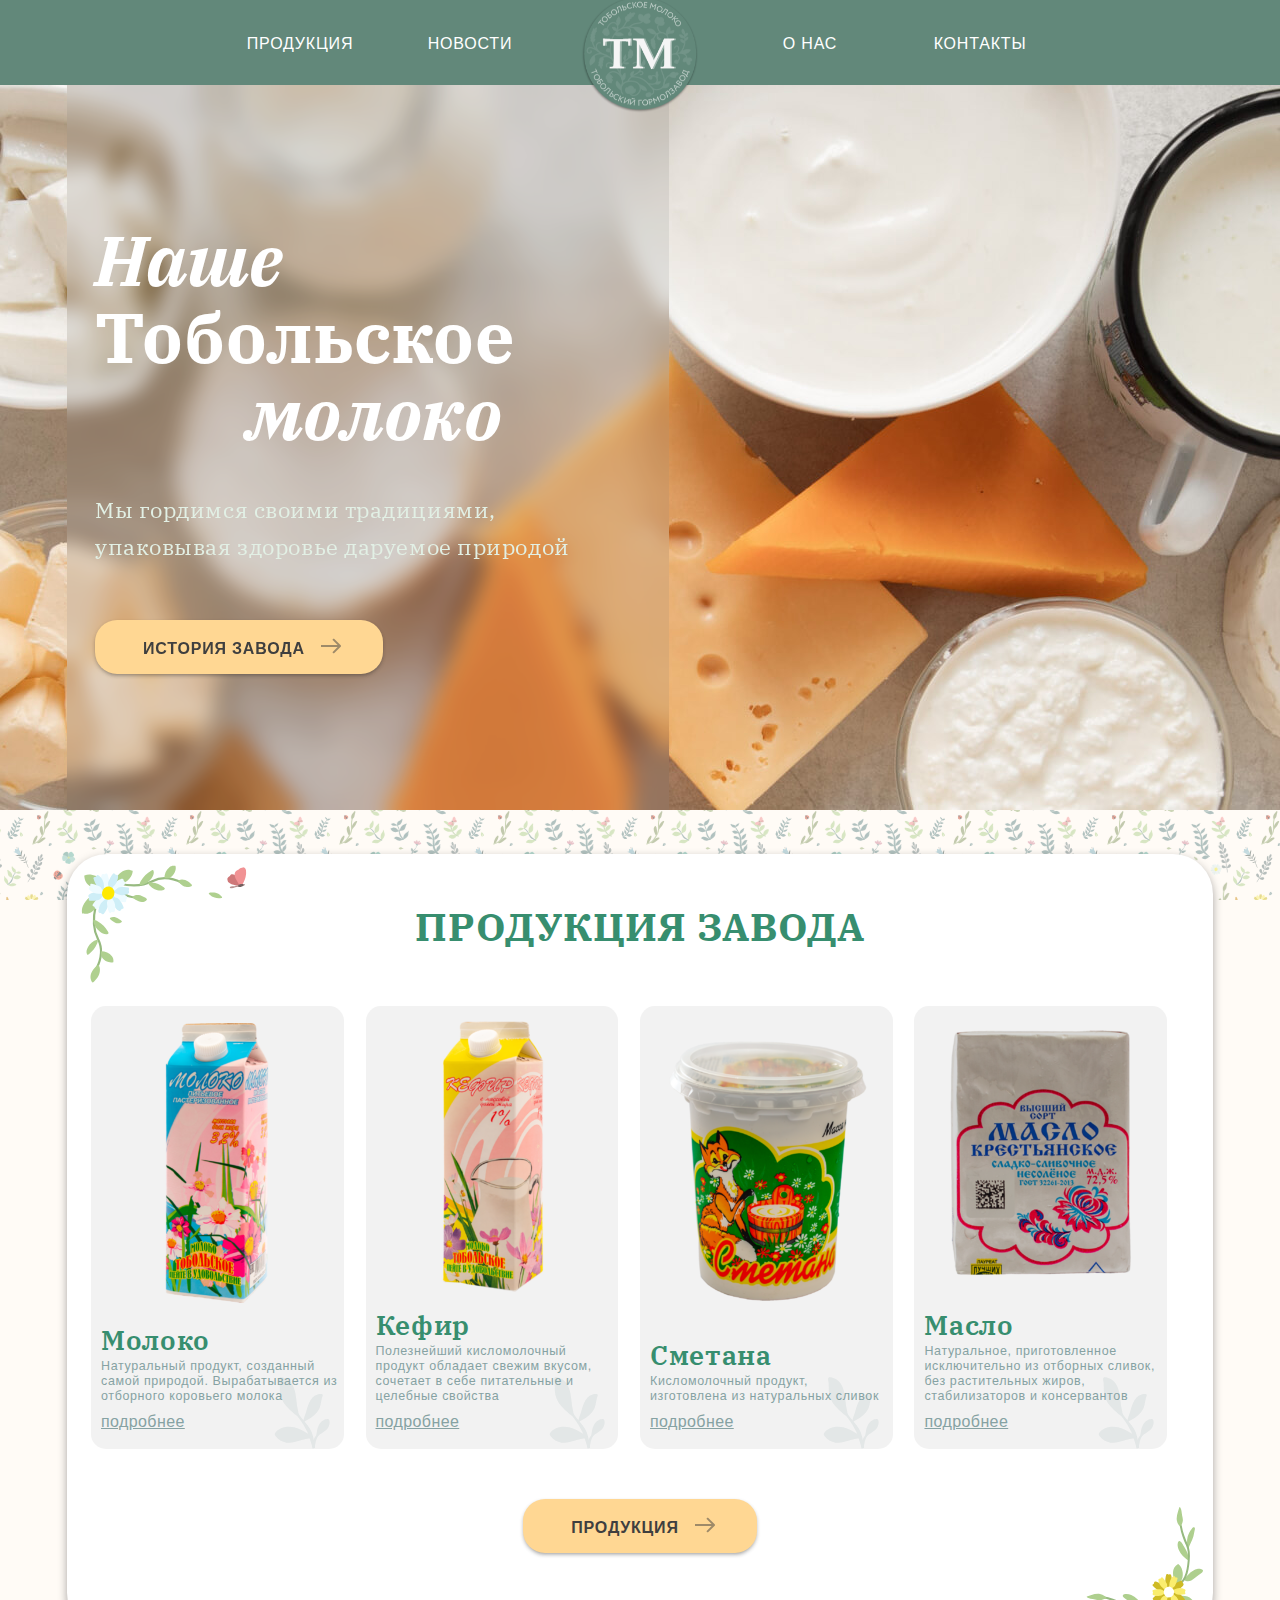
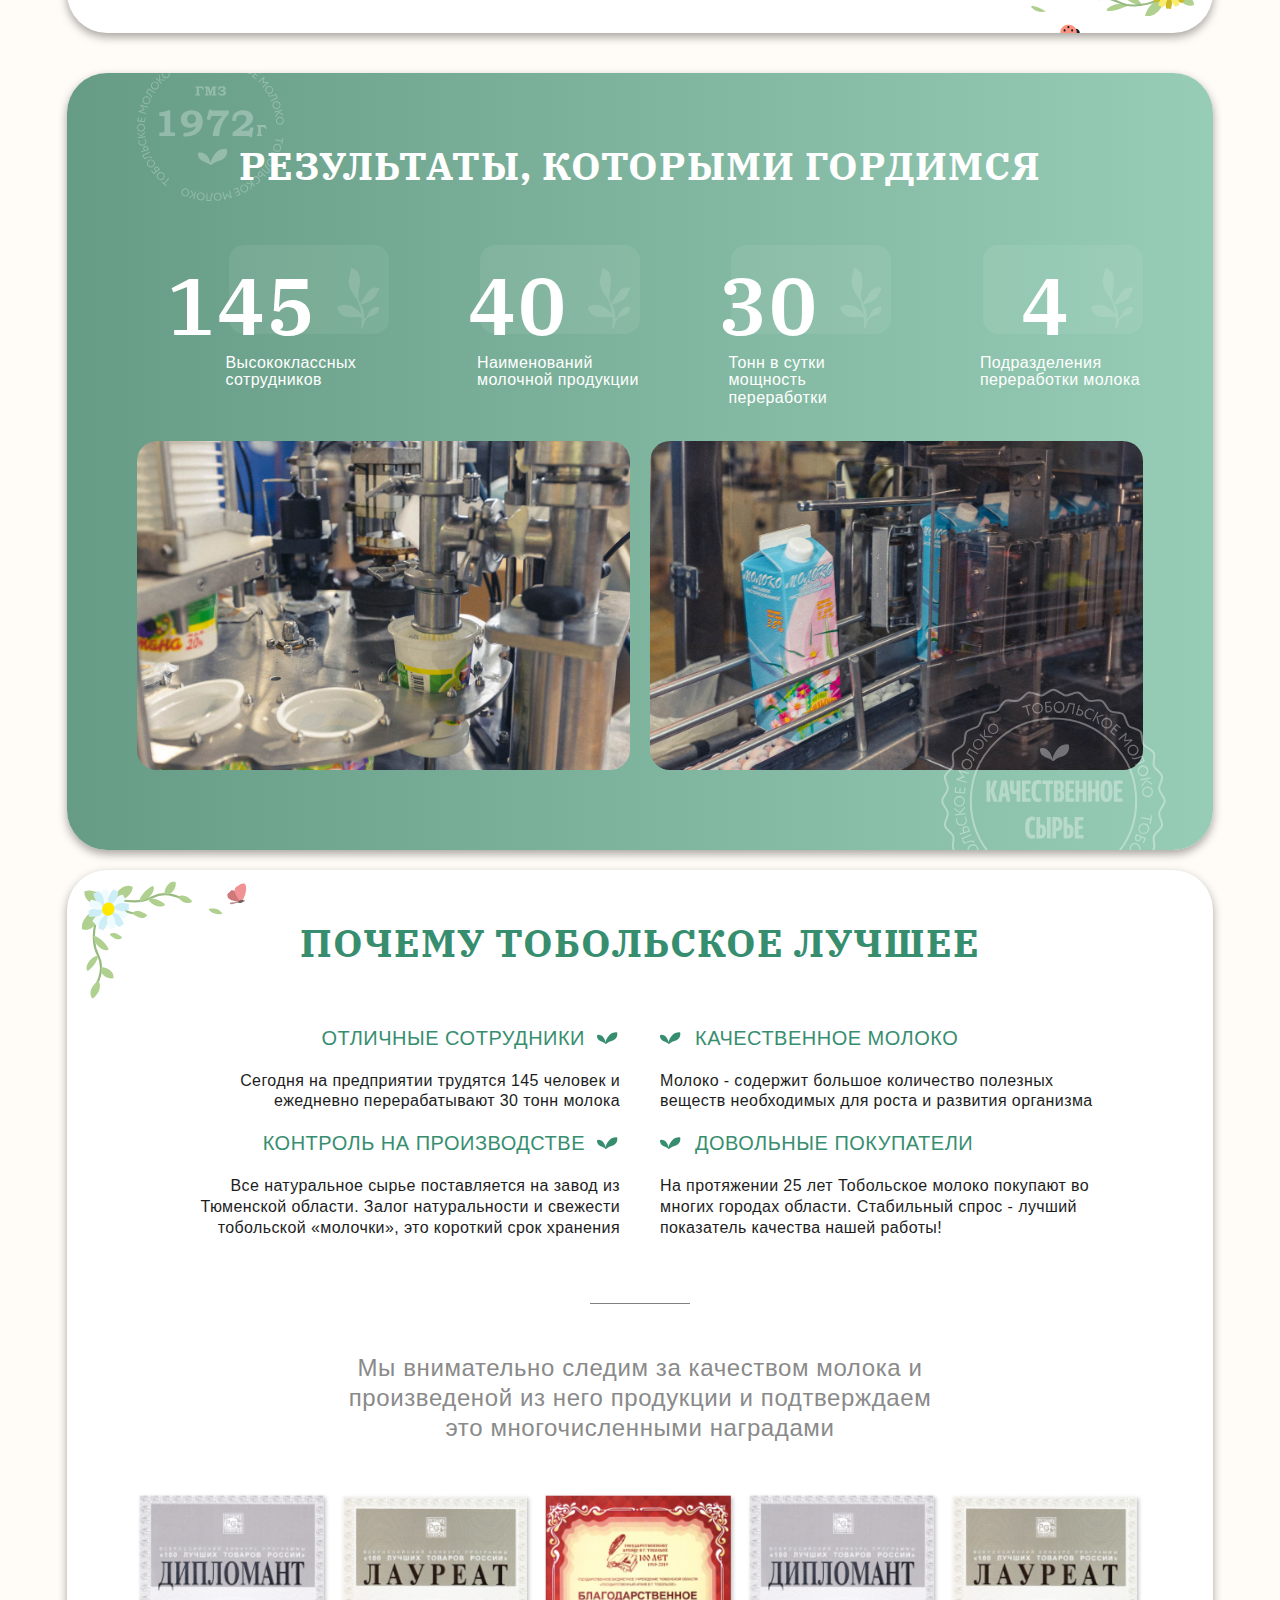
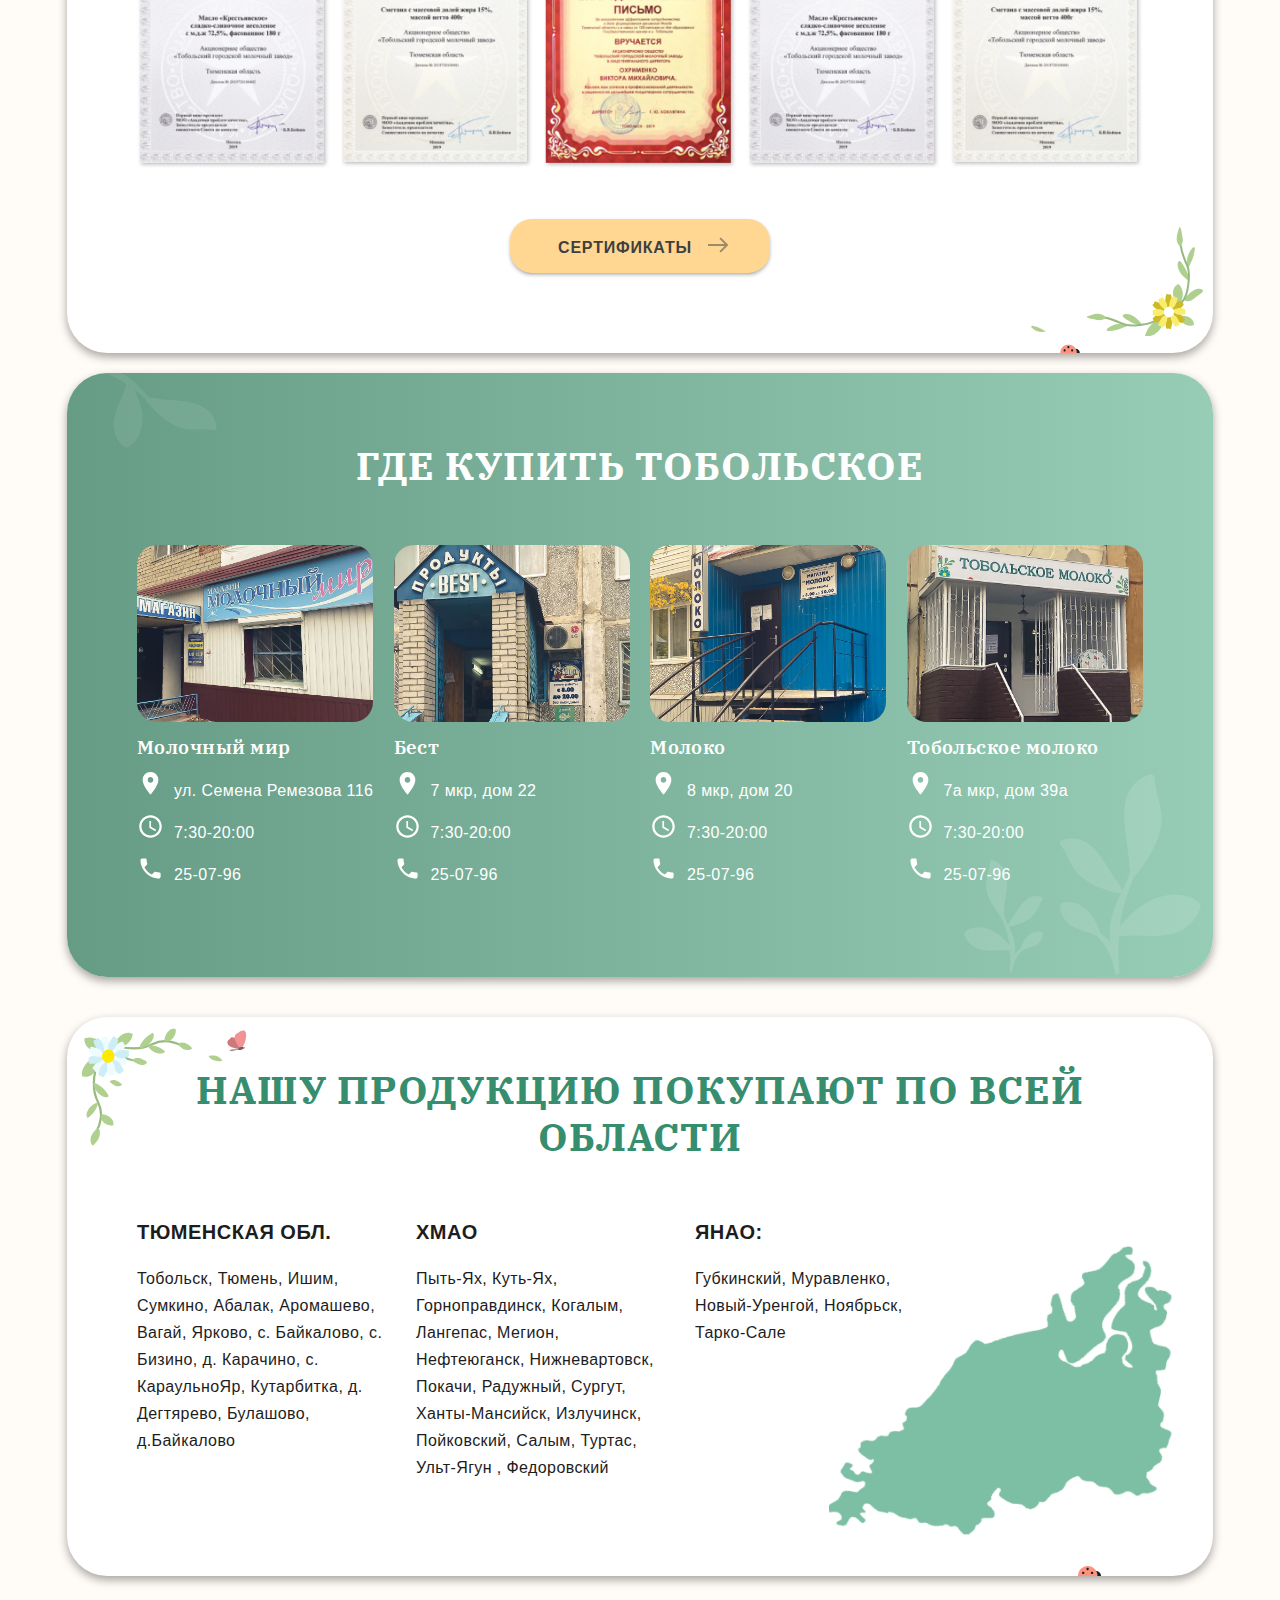
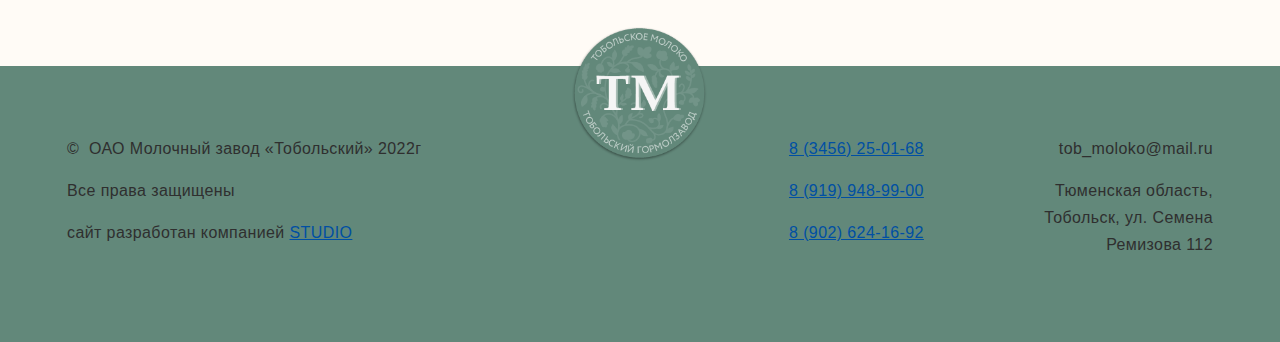
==== commit 715fa56f: "20.2.2023-1" ====
--- a/index.html
+++ b/index.html
@@ -25,16 +25,12 @@
                 <div class="top-header-content container-rows">
                     <!-- Лого мобильное-->
                     <div class="top-header-content-logocont mobile-logo">
-                        <a href="index.html" class="top-header-content-logocont-logo"><img src="img/logo3-wp.png"
-                                alt="logo" width="100">
-                        </a>
+                        <a href="index.html" class="top-header-content-logocont-logo"><img src="img/logo3-wp.png" alt="logo" width="100"></a>
                     </div>
 
                     <!-- Лого -->
                     <div class="top-header-content-logocont">
-                        <a href="index.html" class="top-header-content-logocont-logo"><img src="img/logo3-wp.png"
-                                alt="logo" width="121">
-                        </a>
+                        <a href="index.html" class="top-header-content-logocont-logo"><img src="img/logo3-wp.png" alt="logo" width="121"></a>
                     </div>
 
                     <!-- Заголовок меню -->
@@ -63,13 +59,13 @@
                                     <span class="menu-arrow arrow"></span>
                                     <ul class="sub-menu">
                                         <li>
-                                            <a href="#">История завода</a>
+                                            <a href="aboutus.html">История завода</a>
                                         </li>
                                         <li>
-                                            <a href="#">Наши партнеры</a>
+                                            <a href="aboutus.html">Наши партнеры</a>
                                         </li>
                                         <li>
-                                            <a href="#">Политика руководства</a>
+                                            <a href="aboutus.html">Политика руководства</a>
                                         </li>
                                     </ul>
                                 </li>
@@ -93,16 +89,16 @@
                     <div class="swiper-wrapper slider-cover-wrapper">
                         <!-- Слайды -->
                         <div class="swiper-slide slide-cover-width">
-                            <img class="slider-cover-slide-1" src="img/slider-cover/foto3.jpg" alt="">
+                            <img class="slider-cover-slide-1" src="img/slider-cover/foto2.jpg" alt="">
                         </div>
                         <div class="swiper-slide slide-cover-width">
-                            <img class="slider-cover-slide-2" src="img/slider-cover/foto6.jpg" alt="">
+                            <img class="slider-cover-slide-2" src="img/slider-cover/foto8.jpg" alt="">
                         </div>
                         <div class="swiper-slide slide-cover-width">
-                            <img class="slider-cover-slide-3" src="img/slider-cover/foto2.jpg" alt="">
+                            <img class="slider-cover-slide-3" src="img/slider-cover/foto3.jpg" alt="">
                         </div>
                         <div class="swiper-slide slide-cover-width">
-                            <img class="slider-cover-slide-4" src="img/slider-cover/foto8.jpg" alt="">
+                            <img class="slider-cover-slide-4" src="img/slider-cover/foto6.jpg" alt="">
                         </div>
                     </div>
             
@@ -191,7 +187,7 @@
                             </h1>
                             <p class="text-small cover-cont-wrap-p">Мы гордимся своими традициями,<br>упаковывая
                                 здоровье даруемое природой</p>
-                            <a href="#" class="btn-cover">История завода</a>
+                            <a href="aboutus.html" class="btn-cover">История завода</a>
                         </div>
                     </div>
                    
@@ -247,14 +243,13 @@
                                 <!-- 1 -->
                                 <div class="products-cols-col">
                                     <div class="products-cols-col-img1">
-                                        <img src="img/milk-1-productcard.png" alt="#">
+                                        <img src="img/milk1-2-137x280.png" alt="#">
                                     </div>
                                     <div class="products-cols-col-grey1">
                                         <div class="products-cols-col-grey1-cont">
-                                            <p class="text-name-card product-name-card">Ацидофилин 3,2%</p>
+                                            <p class="text-name-card product-name-card">Молоко</p>
                                             <!-- <p class="text-value-card product-value-card">3.2%</p> -->
-                                            <p class="text-text-card product-text-card">Натуральное сладкосливочное
-                                                масло с классическим процентом жирности отличается нежным вкусом</p>
+                                            <p class="text-text-card product-text-card">Натуральный продукт, созданный самой природой. Вырабатывается из отборного коровьего молока</p>
                                             <a href="product.html"
                                                 class="text-link-card product-link-card">подробнее</a>
                                         </div>
@@ -266,14 +261,13 @@
                                 <div class="products-cols-col">
 
                                     <div class="products-cols-col-img1">
-                                        <img src="img/milk-2-productcard.png" alt="#">
+                                        <img src="img/kefir-2-126x280.png" alt="#">
                                     </div>
                                     <div class="products-cols-col-grey1">
                                         <div class="products-cols-col-grey1-cont">
-                                            <p class="text-name-card product-name-card">Сметана 15%</p>
+                                            <p class="text-name-card product-name-card">Кефир</p>
                                             <!-- <p class="text-value-card product-value-card">32%</p> -->
-                                            <p class="text-text-card product-text-card">Натуральное сладкосливочное
-                                                масло с классическим процентом жирности отличается нежным вкусом</p>
+                                            <p class="text-text-card product-text-card">Полезнейший кисломолочный продукт обладает свежим вкусом, сочетает в себе питательные и целебные свойства</p>
                                             <a href="product.html"
                                                 class="text-link-card product-link-card">подробнее</a>
                                         </div>
@@ -284,15 +278,13 @@
                                 <div class="products-cols-col">
 
                                     <div class="products-cols-col-img1">
-                                        <img src="img/milk-3-productcard.png" alt="#">
+                                        <img src="img/smetana-1-222x280.png" alt="#">
                                     </div>
                                     <div class="products-cols-col-grey1">
                                         <div class="products-cols-col-grey1-cont">
-                                            <p class="text-name-card product-name-card">Ацидофилин 2,5%</p>
+                                            <p class="text-name-card product-name-card">Сметана</p>
                                             <!-- <p class="text-value-card product-value-card">32%</p> -->
-                                            <p class="text-text-card product-text-card">Натуральное сладкосливочное
-                                                масло с классическим процентом жирности отличается нежным вкусом
-                                                отличается нежным вкусом</p>
+                                            <p class="text-text-card product-text-card">Кисломолочный продукт, изготовлена из натуральных сливок</p>
                                             <a href="product.html"
                                                 class="text-link-card product-link-card">подробнее</a>
                                         </div>
@@ -303,14 +295,13 @@
                                 <div class="products-cols-col">
 
                                     <div class="products-cols-col-img1">
-                                        <img src="img/milk-4-productcard.png" alt="#">
+                                        <img src="img/butter-3-214x280.png" alt="#">
                                     </div>
                                     <div class="products-cols-col-grey1">
                                         <div class="products-cols-col-grey1-cont">
-                                            <p class="text-name-card product-name-card">Масло 72,5%</p>
+                                            <p class="text-name-card product-name-card">Масло</p>
                                             <!-- <p class="text-value-card product-value-card">32%</p> -->
-                                            <p class="text-text-card product-text-card">Натуральное сладкосливочное
-                                                масло с классическим процентом жирности отличается нежным вкусом</p>
+                                            <p class="text-text-card product-text-card">Натуральное, приготовленное исключительно из отборных сливок, без растительных жиров, стабилизаторов и консервантов</p>
                                             <a href="product.html"
                                                 class="text-link-card product-link-card">подробнее</a>
                                         </div>
@@ -319,7 +310,7 @@
 
                             </div>
 
-                            <div class="products-btn"><a href="page.html" class="btn-page">Продукция</a></div>
+                            <div class="products-btn"><a href="page-products.html" class="btn-page">Продукция</a></div>
                         </div>
                     </div>
                 </div>
@@ -376,8 +367,8 @@
                             </div>
 
                             <div class="progress-photo">
-                                <img class="progress-photo-img" src="img/rezults1.jpg" alt="">
-                                <img class="progress-photo-img" src="img/rezults2.jpg" alt="">
+                                <img class="progress-photo-img" src="img/process-1.jpg" alt="">
+                                <img class="progress-photo-img" src="img/process-4.jpg" alt="">
                             </div>
                         </div>
                     </div>
@@ -440,7 +431,7 @@
                                 <img src="img/certificate2.jpg" alt="">
                             </div>
 
-                            <a href="page.html" class="btn-page">Сертификаты</a>
+                            <a href="#" class="btn-page">Сертификаты</a>
                         </div>
                     </div>
                 </div>
@@ -457,7 +448,7 @@
                         <div class="shops">
                             <!-- 1 -->
                             <div class="shops-item">
-                                <img src="img/shop1.jpg" alt="">
+                                <img src="img/shop-2.jpg" alt="">
                                 <p class="typ-shops-title">Молочный мир</p>
                                 <p class=" typ-shops-information shops-item-information"><span><img
                                             src="img/location-on.svg" alt=""></span>ул. Семена Ремезова 116</p>
@@ -468,10 +459,10 @@
                             </div>
                             <!-- 2 -->
                             <div class="shops-item">
-                                <img src="img/shop1.jpg" alt="">
-                                <p class="typ-shops-title">Молочный мир</p>
-                                <p class=" typ-shops-information shops-item-information"><span><img
-                                            src="img/location-on.svg" alt=""></span>ул. Семена Ремезова 116</p>
+                                <img src="img/shop-3.jpg" alt="">
+                                <p class="typ-shops-title">Бест</p>
+                                <p class=" typ-shops-information shops-item-information"><span><img
+                                            src="img/location-on.svg" alt=""></span>7 мкр, дом 22</p>
                                 <p class=" typ-shops-information shops-item-information"><span><img
                                             src="img/access-time.svg" alt=""></span>7:30-20:00</p>
                                 <p class=" typ-shops-information shops-item-information"><span><img src="img/phone.svg"
@@ -479,10 +470,10 @@
                             </div>
                             <!-- 3 -->
                             <div class="shops-item">
-                                <img src="img/shop1.jpg" alt="">
-                                <p class="typ-shops-title">Молочный мир</p>
-                                <p class=" typ-shops-information shops-item-information"><span><img
-                                            src="img/location-on.svg" alt=""></span>ул. Семена Ремезова 116</p>
+                                <img src="img/shop-4.jpg" alt="">
+                                <p class="typ-shops-title">Молоко</p>
+                                <p class=" typ-shops-information shops-item-information"><span><img
+                                            src="img/location-on.svg" alt=""></span>8 мкр, дом 20</p>
                                 <p class=" typ-shops-information shops-item-information"><span><img
                                             src="img/access-time.svg" alt=""></span>7:30-20:00</p>
                                 <p class=" typ-shops-information shops-item-information"><span><img src="img/phone.svg"
@@ -490,10 +481,10 @@
                             </div>
                             <!-- 4 -->
                             <div class="shops-item">
-                                <img src="img/shop1.jpg" alt="">
-                                <p class="typ-shops-title">Молочный мир</p>
-                                <p class=" typ-shops-information shops-item-information"><span><img
-                                            src="img/location-on.svg" alt=""></span>ул. Семена Ремезова 116</p>
+                                <img src="img/shop-1.jpg" alt="">
+                                <p class="typ-shops-title">Тобольское молоко</p>
+                                <p class=" typ-shops-information shops-item-information"><span><img
+                                            src="img/location-on.svg" alt=""></span>7а мкр, дом 39а </p>
                                 <p class=" typ-shops-information shops-item-information"><span><img
                                             src="img/access-time.svg" alt=""></span>7:30-20:00</p>
                                 <p class=" typ-shops-information shops-item-information"><span><img src="img/phone.svg"
@@ -542,7 +533,7 @@
 <footer>
     <!-- стили контента и граница сетки -->
     <div class="footer-logocont">
-        <a href="index.html" class="footer-logocont-logo"><img src="img/logo2-footer.svg" alt="logo" width="140">
+        <a href="index.html" class="footer-logocont-logo"><img src="img/logo3-wp.png" alt="logo" width="140">
         </a>
     </div>
     <div class="footer-cont container-rows">
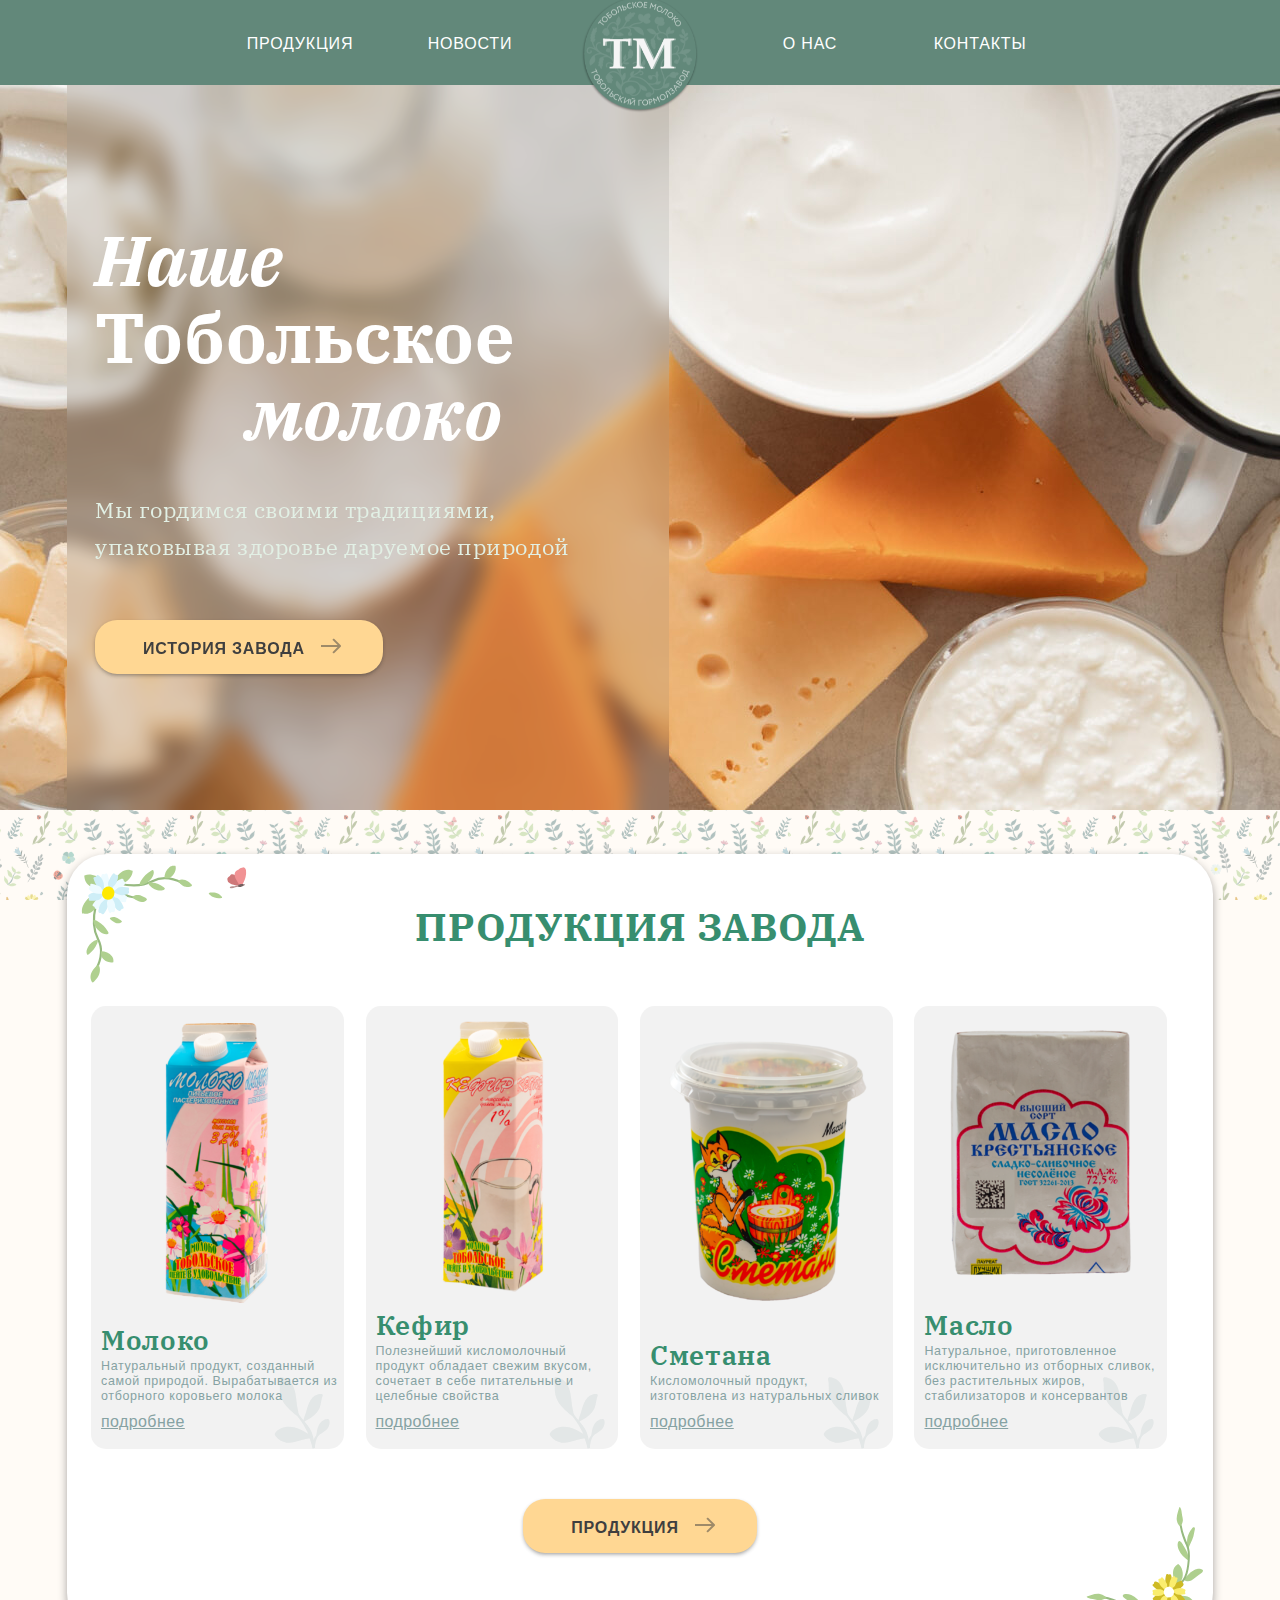
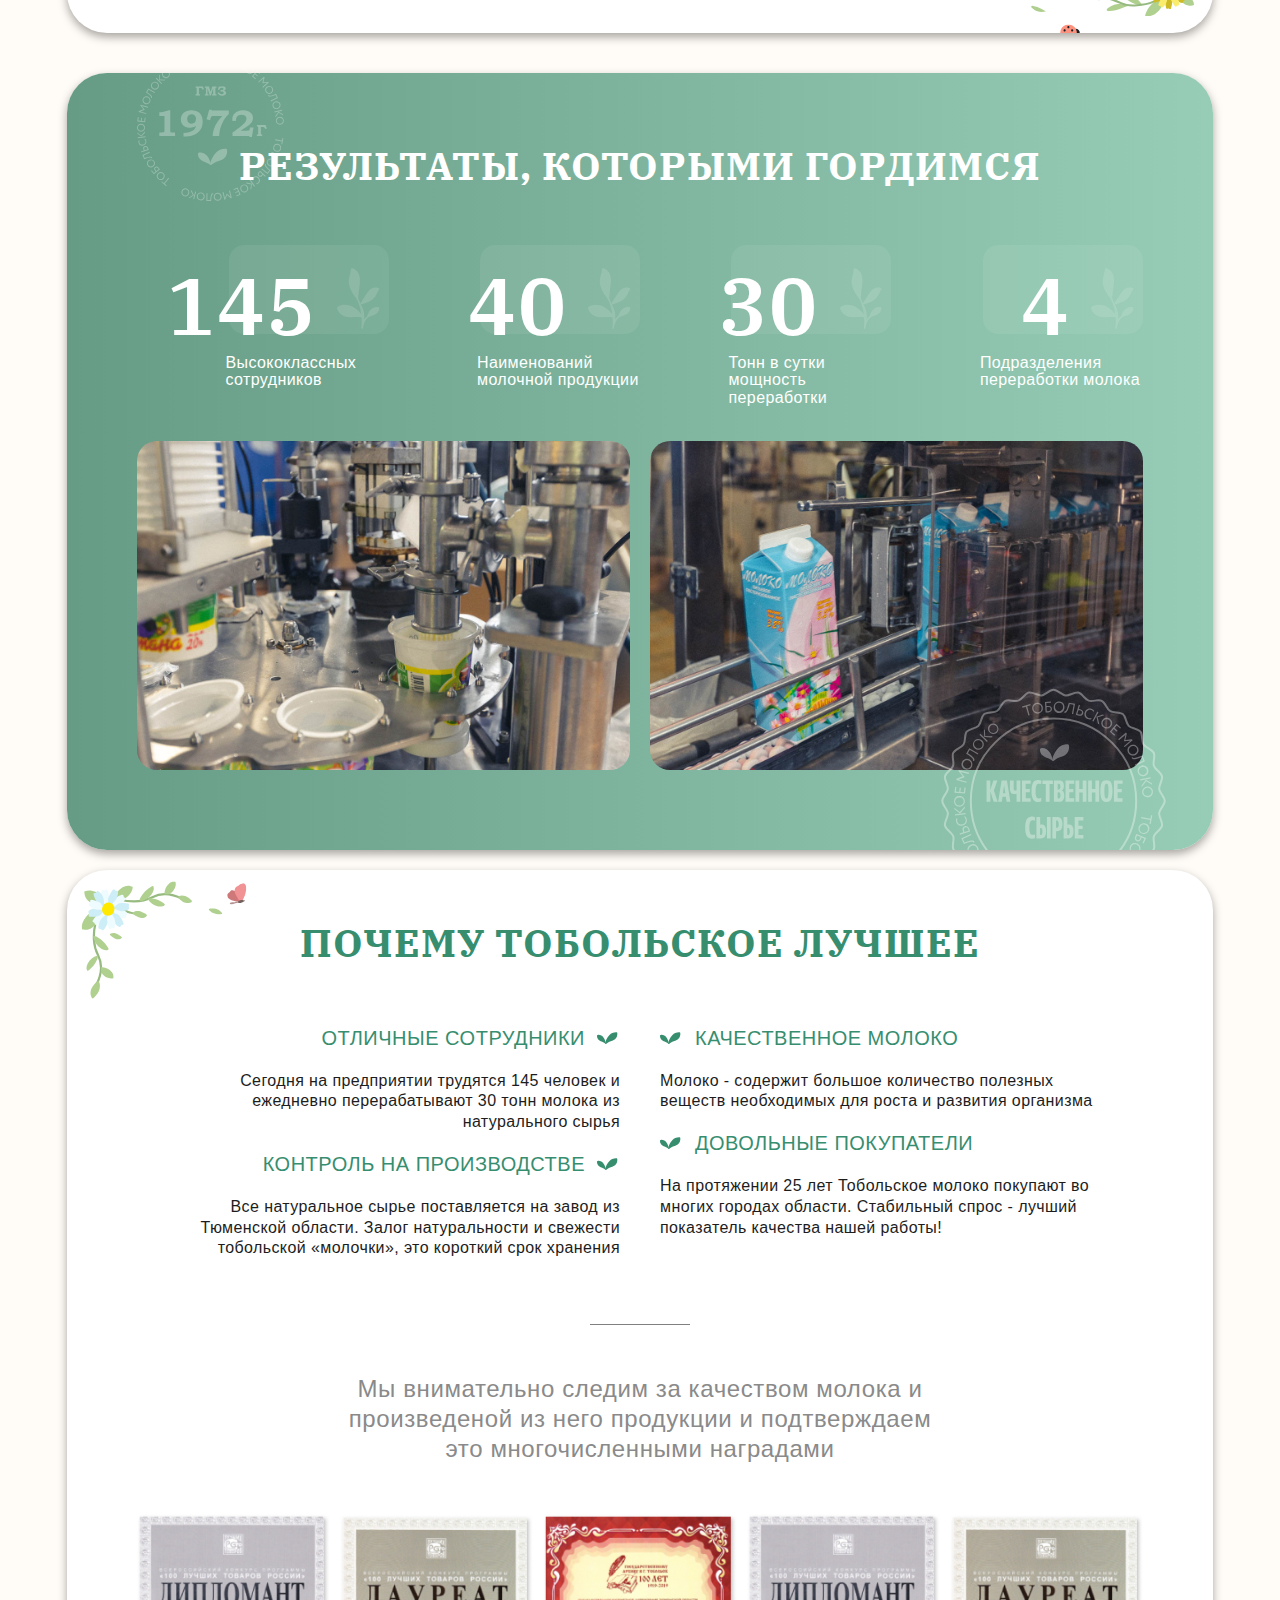
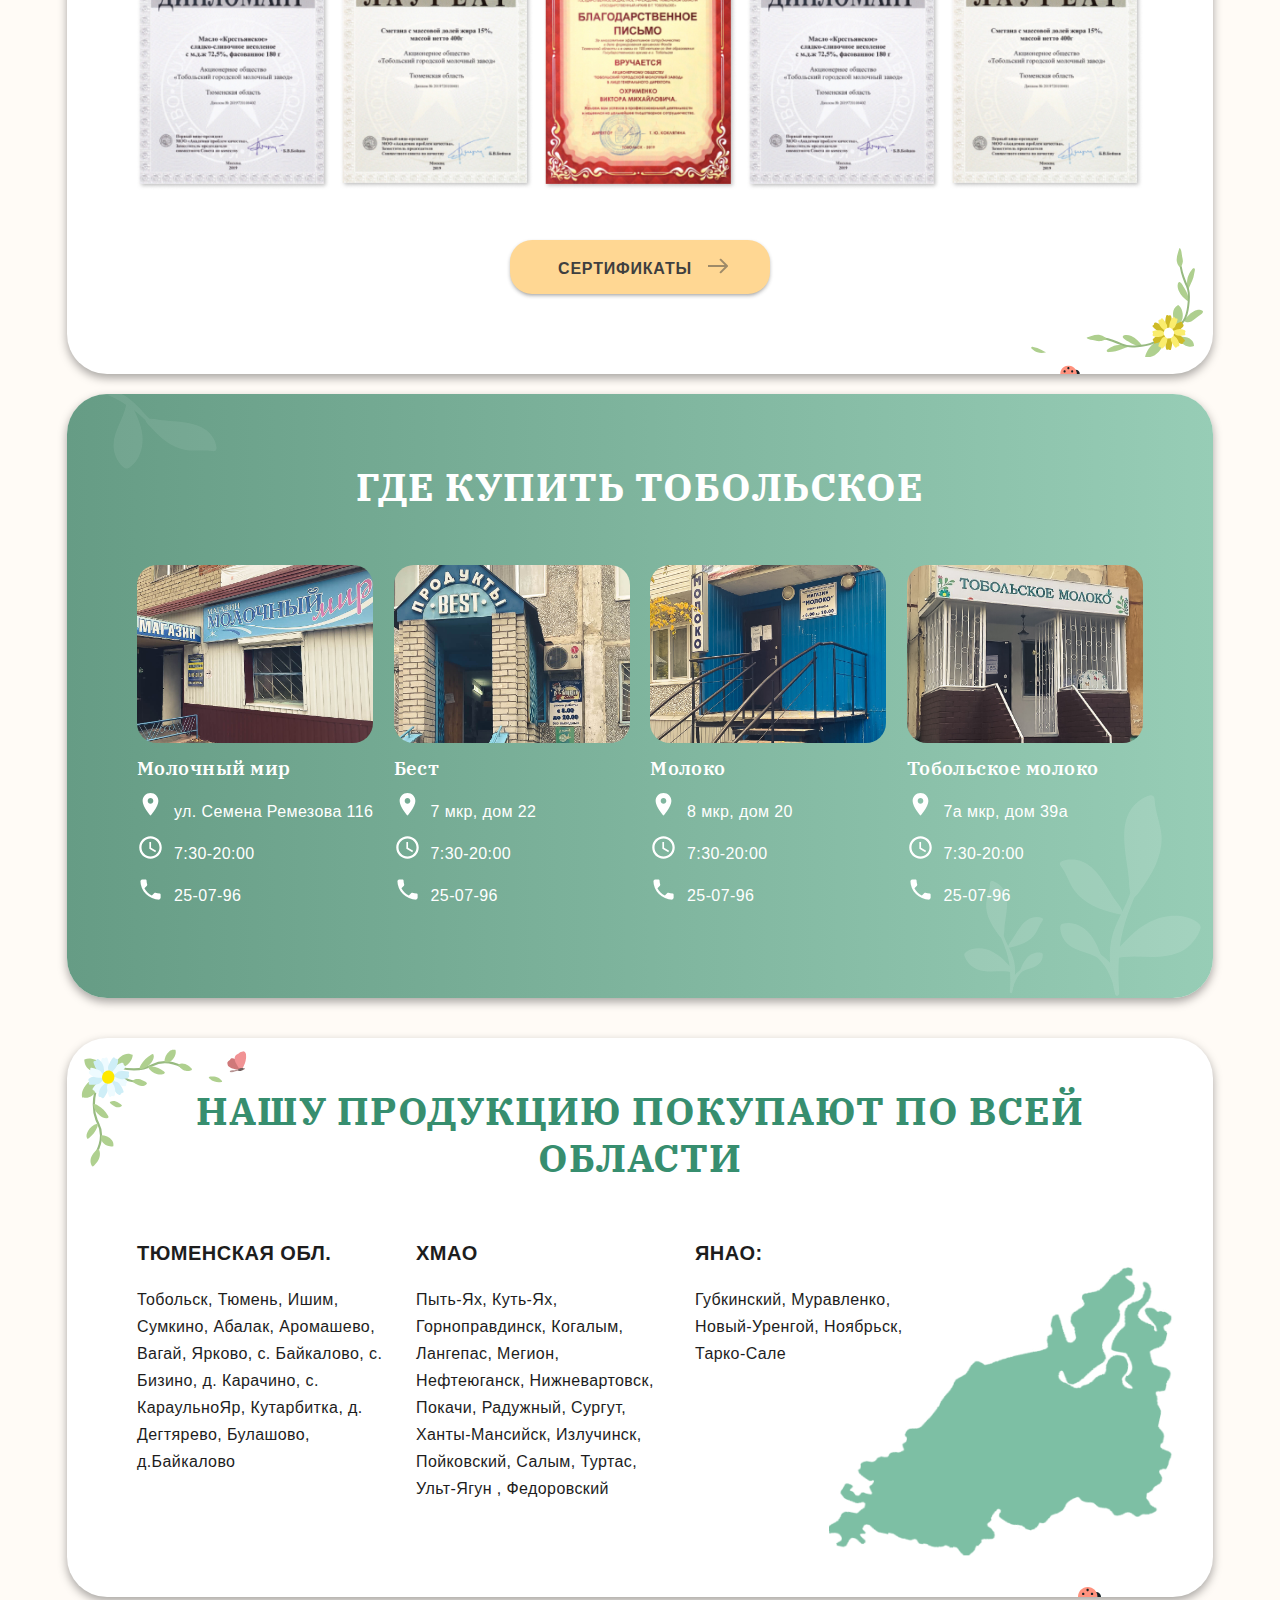
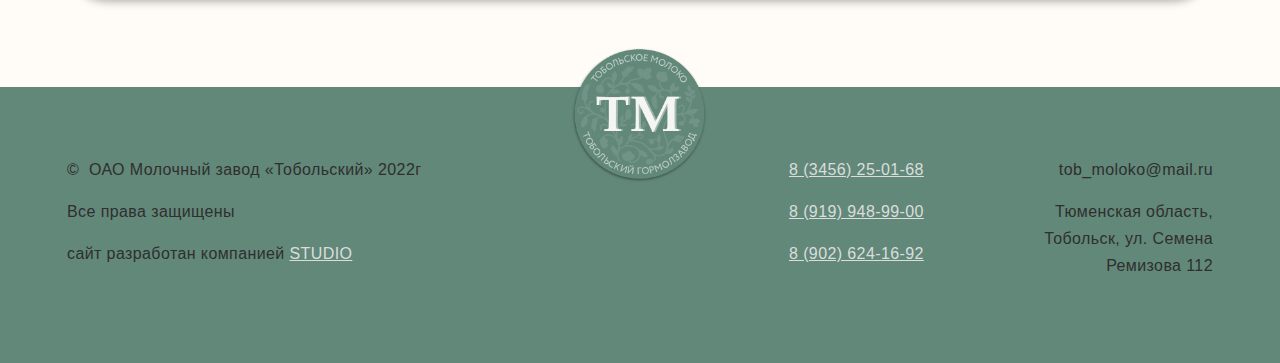
==== commit e050b04b: "20.2.2023-3" ====
--- a/index.html
+++ b/index.html
@@ -389,8 +389,7 @@
                                     <div class="benefits-cols-leftcol-row">
                                         <p class="typ-benefits-title benefits-cols-leftcol-row-title">Отличные
                                             сотрудники</p>
-                                        <p class="typ-benefits-description">Сегодня на предприятии трудятся 145 человек
-                                            и ежедневно перерабатывают 30 тонн молока </p>
+                                        <p class="typ-benefits-description">Сегодня на предприятии трудятся 145 человек и ежедневно перерабатывают 30 тонн молока из натурального сырья</p>
                                     </div>
                                     <div class="benefits-cols-leftcol-row">
                                         <p class="typ-benefits-title benefits-cols-leftcol-row-title">Контроль на
--- a/style/css/style.css
+++ b/style/css/style.css
@@ -46,6 +46,9 @@
   padding-top: 20px;
   padding-bottom: 20px; }
 
+@media (max-width: 768px) {
+  .padding-top-block {
+    padding-top: 60px; } }
 /* 5) для заголовка и изображения*/
 .padding-block-textimg {
   min-height: 200px;
@@ -310,7 +313,10 @@
 
 .footer-text-link {
   display: block;
-  margin-bottom: -9px; }
+  margin-bottom: -9px;
+  color: #dadddc; }
+  .footer-text-link:hover {
+    color: white; }
 
 @media (max-width: 375px) {
   .footer-text-link {
@@ -947,7 +953,10 @@
     .footer-cont-copyright-dev {
       display: flex; }
       .footer-cont-copyright-dev-logo {
-        text-transform: uppercase; }
+        text-transform: uppercase;
+        color: #dadddc; }
+        .footer-cont-copyright-dev-logo:hover {
+          color: white; }
   .footer-cont-contacts {
     width: 37%;
     display: flex; }
@@ -1077,6 +1086,9 @@
   .container-rows {
     width: 93.94%; } }
 @media (max-width: 1024px) {
+  h1 {
+    font-size: 6vw; }
+
   h2 {
     font-size: 2em;
     margin-bottom: 38px; }
@@ -1089,6 +1101,9 @@
 
   .text-text-card {
     font-size: 0.875em; } }
+@media (max-width: 1024px) {
+  .menu-item a {
+    min-width: 146px; } }
 @media (max-width: 1024px) {
   body {
     background-size: 20%; }
@@ -1285,7 +1300,8 @@
     .benefits-cols-leftcol {
       width: 100%; }
       .benefits-cols-leftcol p {
-        text-align: left; }
+        text-align: left;
+        line-height: 1.5; }
       .benefits-cols-leftcol-row-title:after {
         display: none; }
       .benefits-cols-leftcol-row-title:before {
@@ -1293,6 +1309,8 @@
         margin-right: 12px; }
     .benefits-cols-rightcol {
       width: 100%; }
+      .benefits-cols-rightcol p {
+        line-height: 1.5; }
   .benefits-quote p {
     width: 100%; }
   .benefits-docs {
@@ -1451,7 +1469,8 @@
         width: 98%; }
 
   .products-cols-col {
-    width: 100%; }
+    width: 100%;
+    background-position: right 105%; }
 
   .progress-numbers {
     column-gap: 20px;
@@ -1488,7 +1507,7 @@
 
   .btn-slider-right {
     margin-right: 0; } }
-@media (max-width: 480px) {
+@media (max-width: 640px) {
   .footer-cont {
     height: 265px;
     justify-content: space-between;
@@ -1565,6 +1584,9 @@
     width: 230px;
     height: 165px;
     background-size: 65%; }
+
+  .products-cols-col {
+    background-position: right 104%; }
 
   .progress-numbers-item {
     width: 60%; } }
